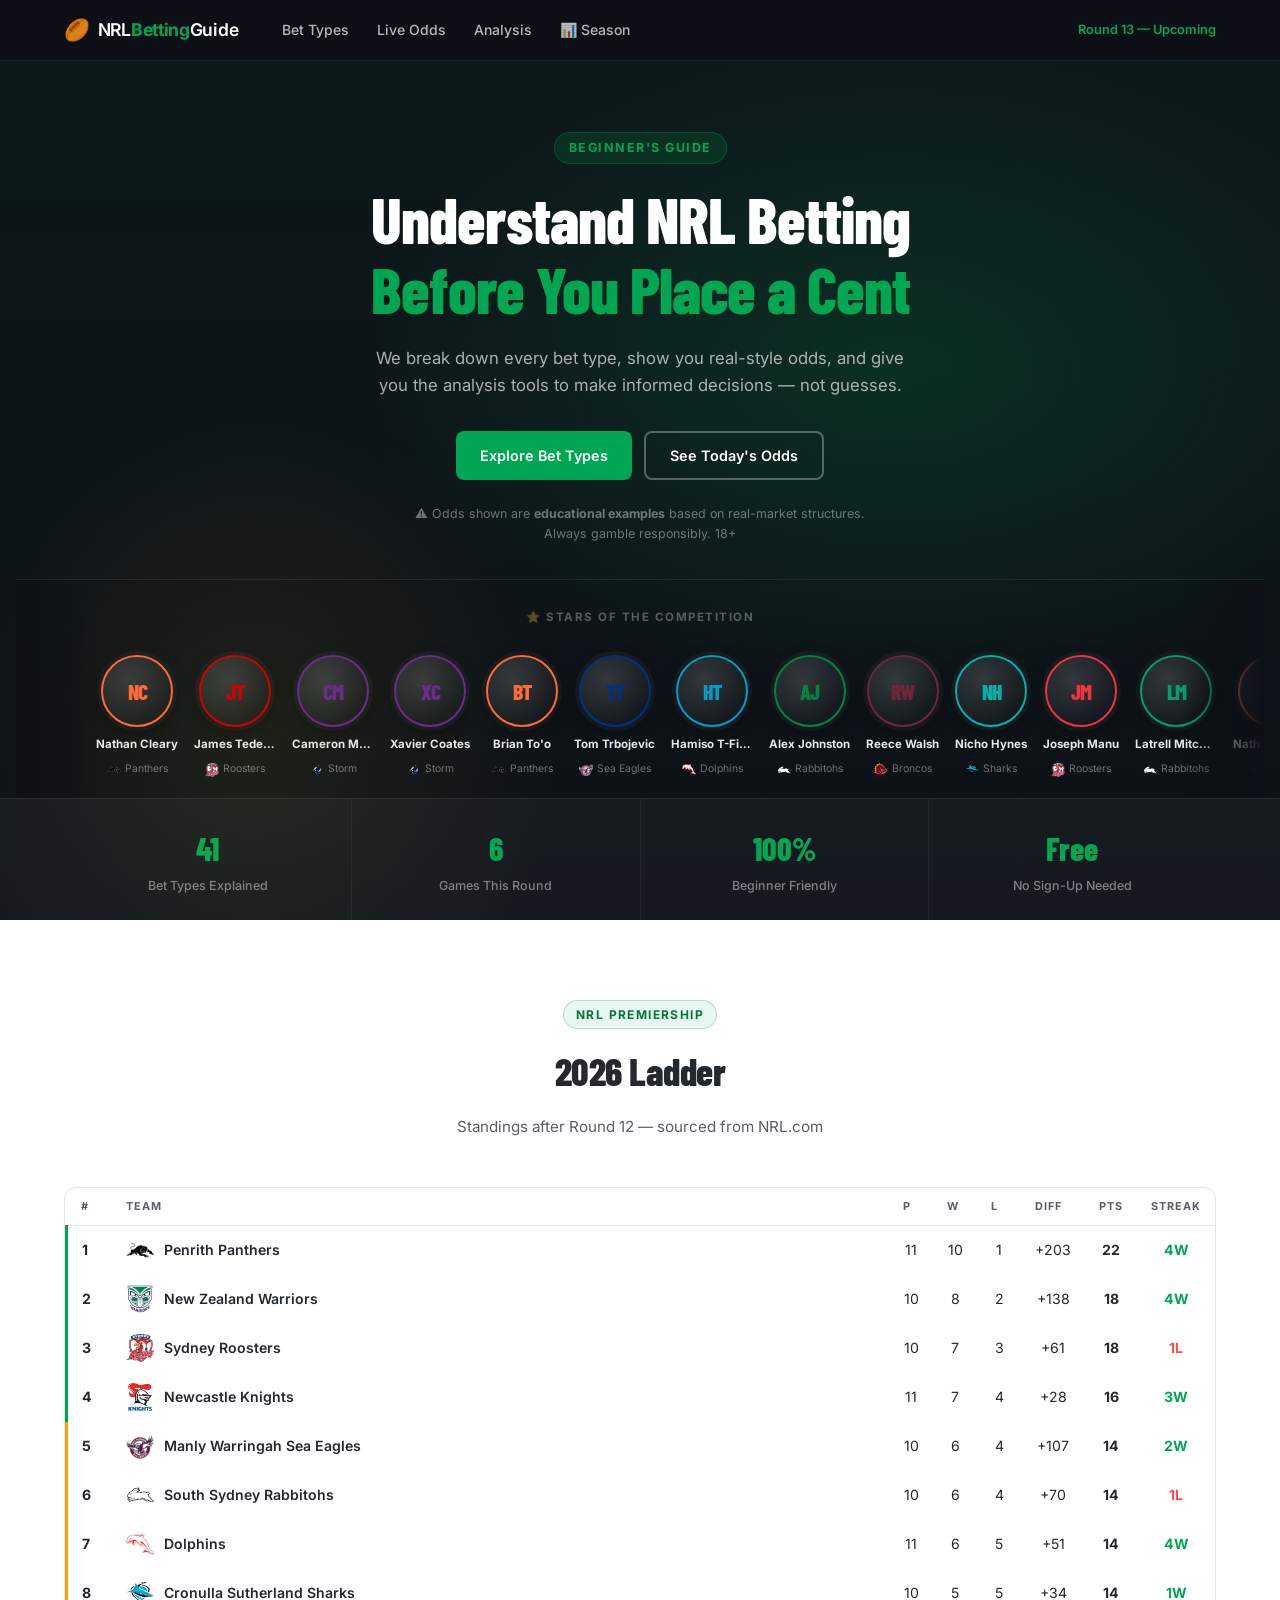
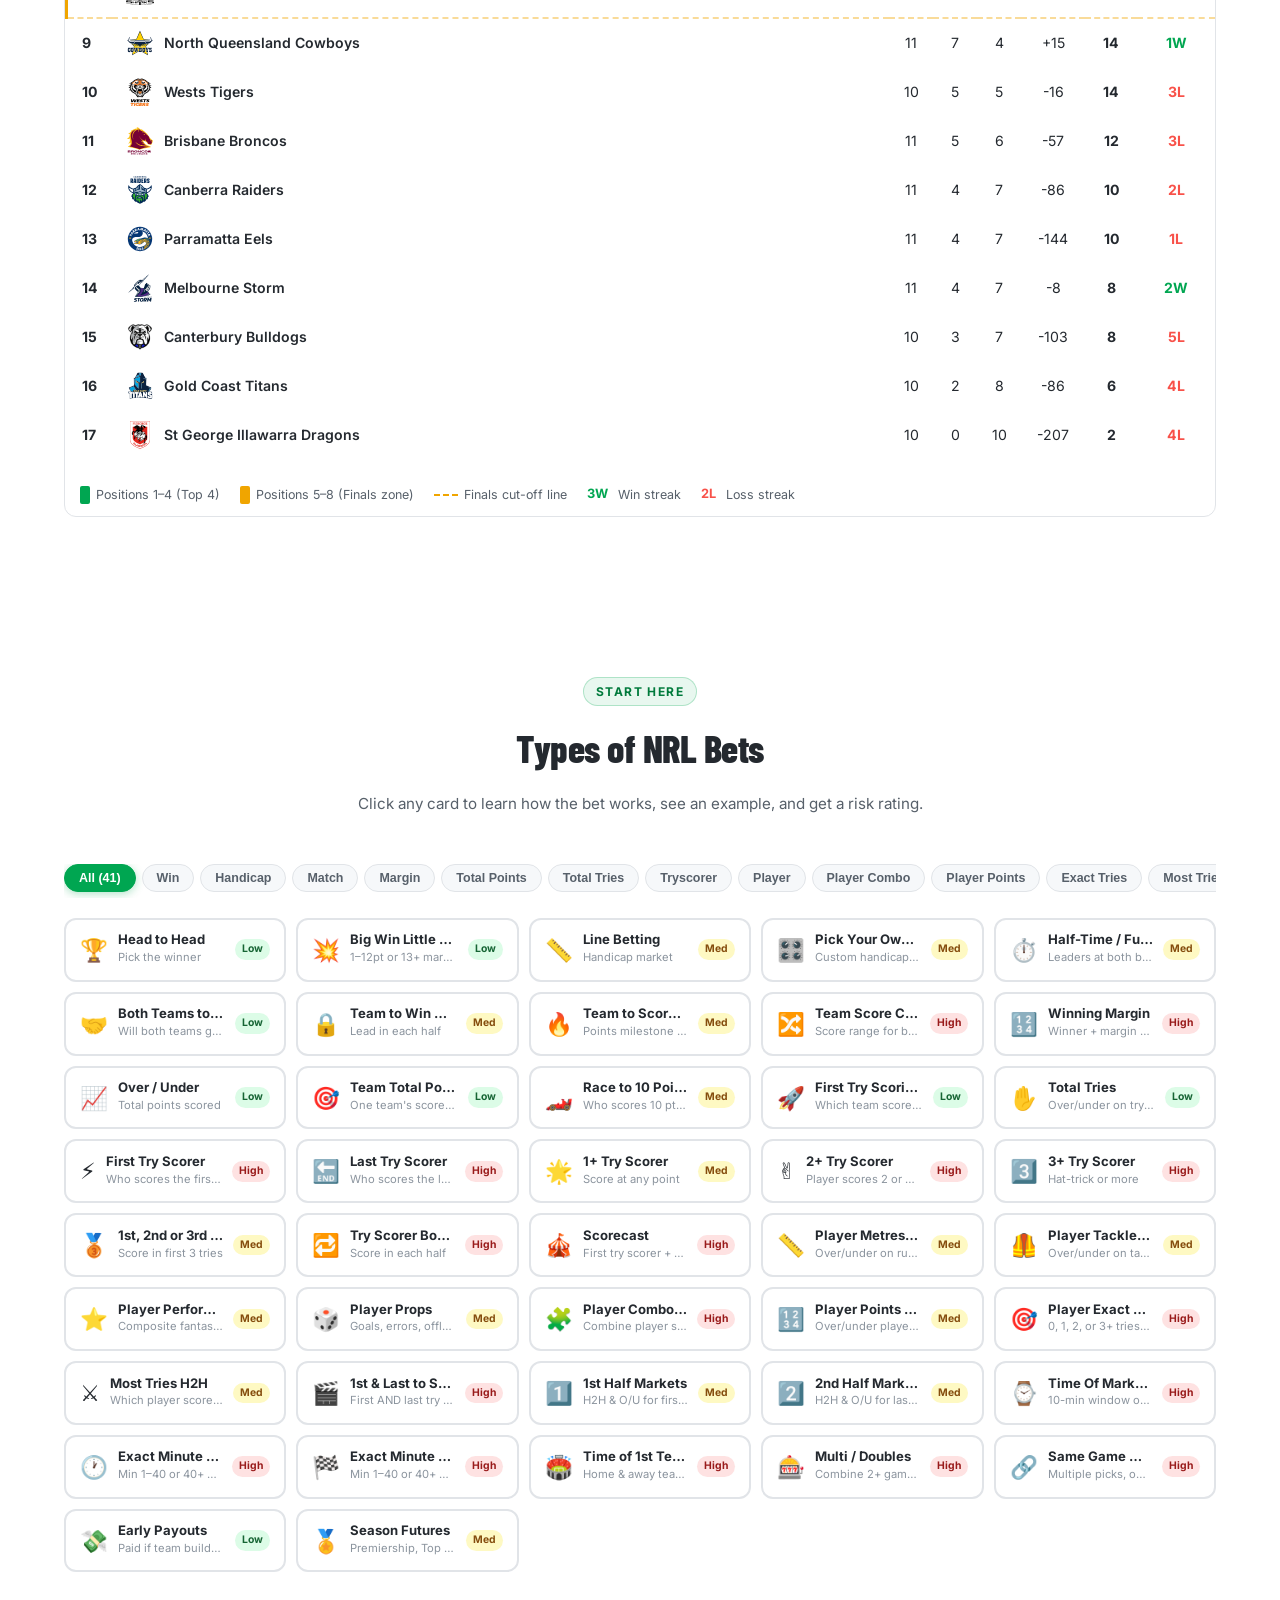
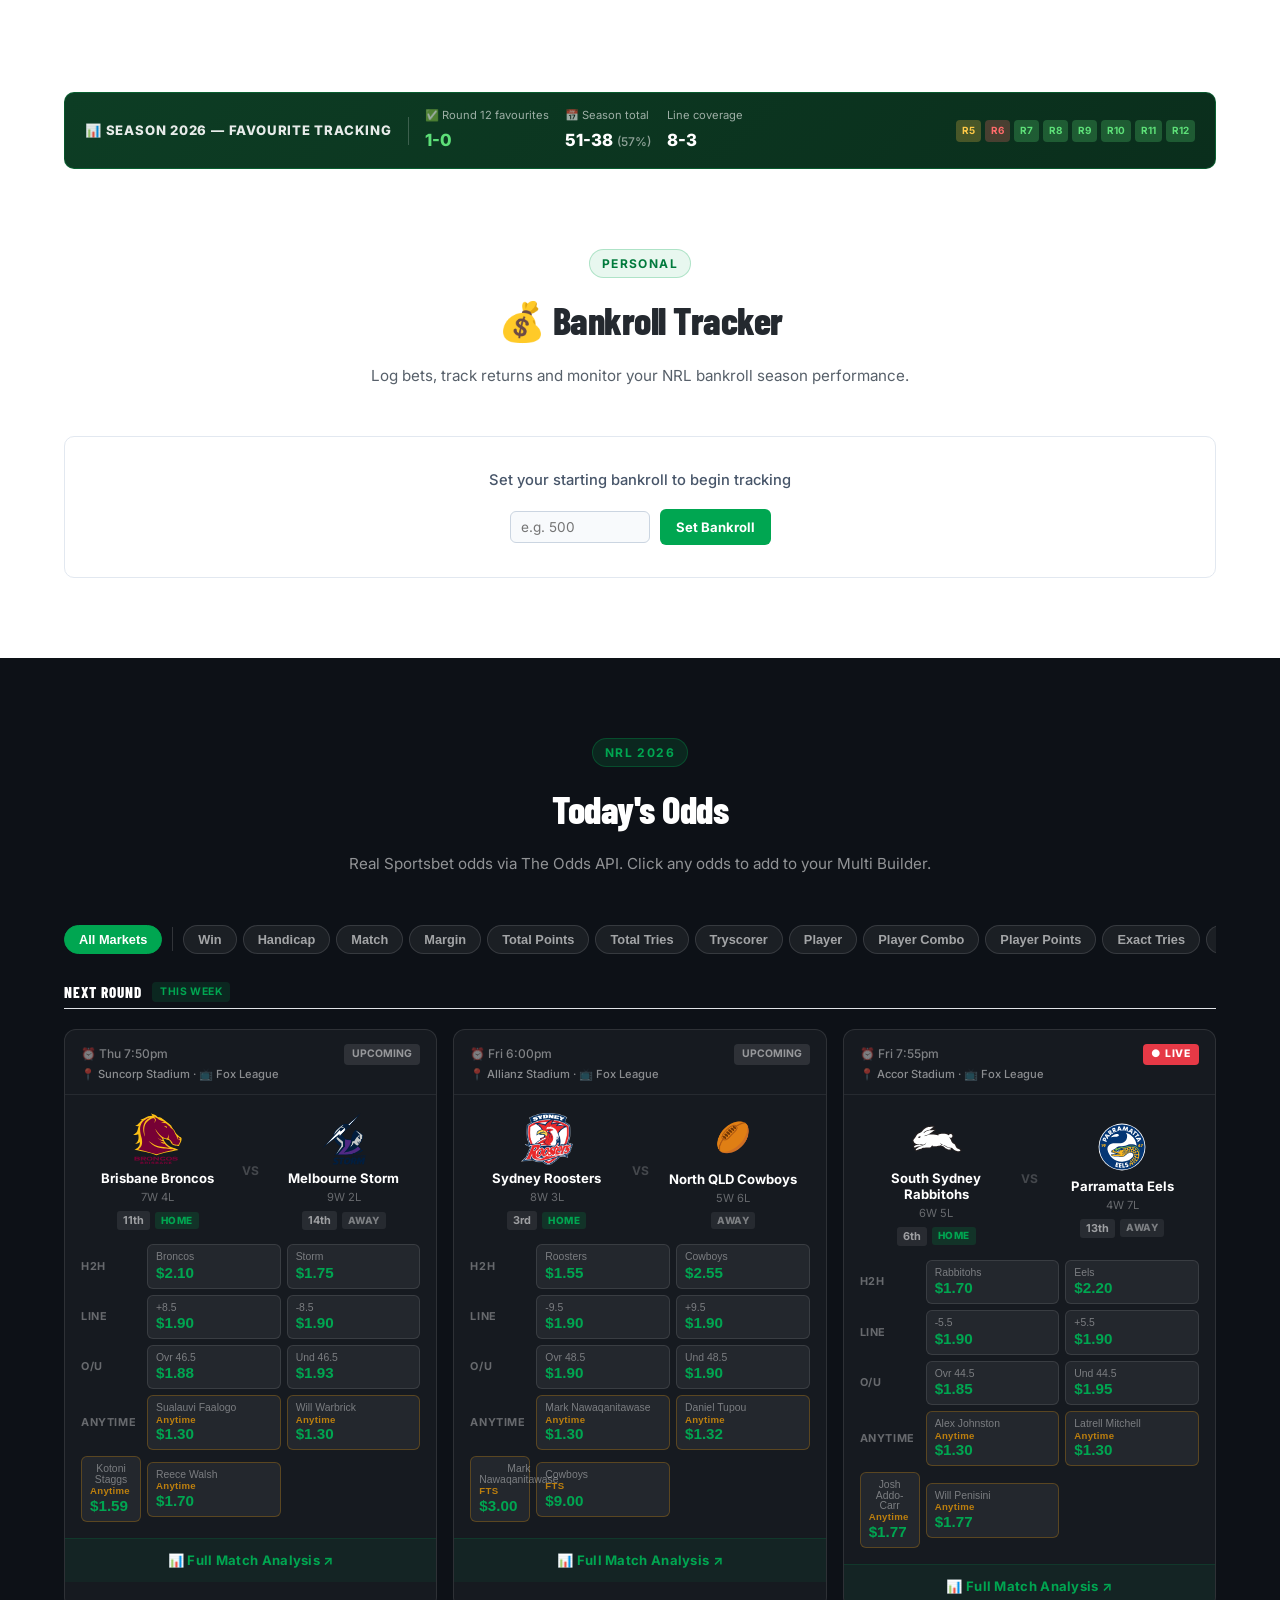
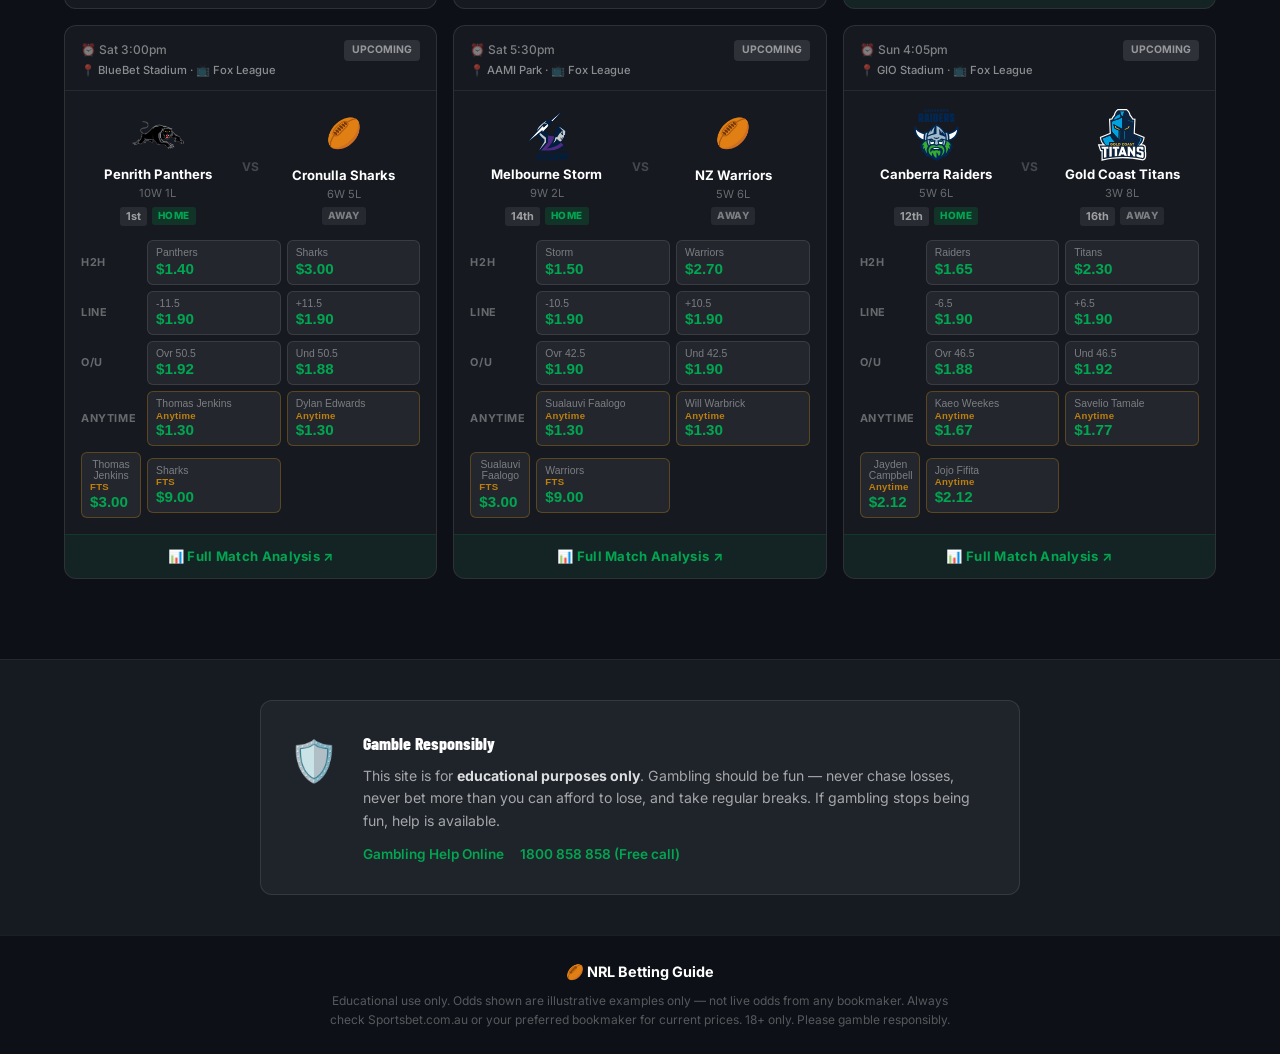
==== index.html @ 74391b48 "Update" ====
<!DOCTYPE html>
<html lang="en">
<head>
  <meta charset="UTF-8" />
  <meta name="viewport" content="width=device-width, initial-scale=1.0" />
  <title>NRL Betting Guide — Learn Smart, Bet Informed</title>
  <link rel="stylesheet" href="src/styles.css?v=25" />
  <link rel="preconnect" href="https://fonts.googleapis.com" />
  <link href="https://fonts.googleapis.com/css2?family=Inter:wght@400;500;600;700;800&family=Barlow+Condensed:wght@600;700;800&display=swap" rel="stylesheet" />
</head>
<body>

  <!-- NAV -->
  <header class="nav">
    <div class="nav__inner container">
      <div class="nav__logo">
        <span class="logo-icon">🏉</span>
        <span class="logo-text">NRL<strong>Betting</strong>Guide</span>
      </div>
      <nav class="nav__links">
        <a href="#bet-types">Bet Types</a>
        <a href="#live-odds">Live Odds</a>
        <a href="#analysis">Analysis</a>
        <a href="season.html">📊 Season</a>
      </nav>
      <div class="nav__badge" id="roundBadge">
        <span class="pulse" id="roundBadgeDot"></span> <span id="roundBadgeLabel">Round 11 — Upcoming</span>
      </div>
    </div>
  </header>

  <!-- HERO -->
  <section class="hero">
    <div class="hero__bg"></div>
    <div class="container hero__content">
      <div class="hero__label">Beginner's Guide</div>
      <h1 class="hero__title">Understand NRL Betting<br /><em>Before You Place a Cent</em></h1>
      <p class="hero__sub">We break down every bet type, show you real-style odds, and give you the analysis tools to make informed decisions — not guesses.</p>
      <div class="hero__ctas">
        <a href="#bet-types" class="btn btn--primary">Explore Bet Types</a>
        <a href="#live-odds" class="btn btn--ghost">See Today's Odds</a>
      </div>
      <div class="hero__disclaimer">
        ⚠️ Odds shown are <strong>educational examples</strong> based on real-market structures. Always gamble responsibly. 18+
      </div>
      <!-- PLAYER SHOWCASE STRIP -->
    <div class="hero__players">
      <p class="hero__players-label">⭐ Stars of the Competition</p>
      <div class="players-strip">

        <div class="player-card" style="--tc:#FF6B35" data-wiki="Nathan_Cleary" data-team="Penrith Panthers">
          <div class="player-avatar">
            <img src="" alt="Nathan Cleary" style="display:none">
            <span class="avatar-init">NC</span>
          </div>
          <span class="player-name">Nathan Cleary</span>
          <span class="player-team">🐾 Panthers</span>
        </div>

        <div class="player-card" style="--tc:#D30000" data-wiki="James_Tedesco" data-team="Sydney Roosters">
          <div class="player-avatar">
            <img src="" alt="James Tedesco" style="display:none">
            <span class="avatar-init">JT</span>
          </div>
          <span class="player-name">James Tedesco</span>
          <span class="player-team">🐓 Roosters</span>
        </div>

        <div class="player-card" style="--tc:#6B2D8B" data-wiki="Cameron_Munster" data-team="Melbourne Storm">
          <div class="player-avatar">
            <img src="" alt="Cameron Munster" style="display:none">
            <span class="avatar-init">CM</span>
          </div>
          <span class="player-name">Cameron Munster</span>
          <span class="player-team">⛈️ Storm</span>
        </div>

        <div class="player-card" style="--tc:#6B2D8B" data-wiki="Xavier_Coates" data-team="Melbourne Storm">
          <div class="player-avatar">
            <img src="" alt="Xavier Coates" style="display:none">
            <span class="avatar-init">XC</span>
          </div>
          <span class="player-name">Xavier Coates</span>
          <span class="player-team">⛈️ Storm</span>
        </div>

        <div class="player-card" style="--tc:#FF6B35" data-wiki="Brian_To'o" data-team="Penrith Panthers">
          <div class="player-avatar">
            <img src="" alt="Brian To'o" style="display:none">
            <span class="avatar-init">BT</span>
          </div>
          <span class="player-name">Brian To'o</span>
          <span class="player-team">🐾 Panthers</span>
        </div>

        <div class="player-card" style="--tc:#003087" data-wiki="Tom_Trbojevic" data-team="Manly Warringah Sea Eagles">
          <div class="player-avatar">
            <img src="" alt="Tom Trbojevic" style="display:none">
            <span class="avatar-init">TT</span>
          </div>
          <span class="player-name">Tom Trbojevic</span>
          <span class="player-team">🦅 Sea Eagles</span>
        </div>

        <div class="player-card" style="--tc:#009DC4" data-wiki="Hamiso_Tabuai-Fidow" data-team="Dolphins">
          <div class="player-avatar">
            <img src="" alt="Hamiso Tabuai-Fidow" style="display:none">
            <span class="avatar-init">HT</span>
          </div>
          <span class="player-name">Hamiso T-Fidow</span>
          <span class="player-team">🐬 Dolphins</span>
        </div>

        <div class="player-card" style="--tc:#00853F" data-wiki="Alex_Johnston_(rugby_league)" data-team="South Sydney Rabbitohs">
          <div class="player-avatar">
            <img src="" alt="Alex Johnston" style="display:none">
            <span class="avatar-init">AJ</span>
          </div>
          <span class="player-name">Alex Johnston</span>
          <span class="player-team">🐰 Rabbitohs</span>
        </div>

        <div class="player-card" style="--tc:#6F263D" data-wiki="Reece_Walsh" data-team="Brisbane Broncos">
          <div class="player-avatar">
            <img src="" alt="Reece Walsh" style="display:none">
            <span class="avatar-init">RW</span>
          </div>
          <span class="player-name">Reece Walsh</span>
          <span class="player-team">🐻 Broncos</span>
        </div>

        <div class="player-card" style="--tc:#00B2A9" data-wiki="Nicho_Hynes" data-team="Cronulla Sutherland Sharks">
          <div class="player-avatar">
            <img src="" alt="Nicho Hynes" style="display:none">
            <span class="avatar-init">NH</span>
          </div>
          <span class="player-name">Nicho Hynes</span>
          <span class="player-team">🦈 Sharks</span>
        </div>

        <div class="player-card" style="--tc:#EF3340" data-wiki="Joseph_Manu" data-team="Sydney Roosters">
          <div class="player-avatar">
            <img src="" alt="Joseph Manu" style="display:none">
            <span class="avatar-init">JM</span>
          </div>
          <span class="player-name">Joseph Manu</span>
          <span class="player-team">🐓 Roosters</span>
        </div>

        <div class="player-card" style="--tc:#009F6B" data-wiki="Latrell_Mitchell" data-team="South Sydney Rabbitohs">
          <div class="player-avatar">
            <img src="" alt="Latrell Mitchell" style="display:none">
            <span class="avatar-init">LM</span>
          </div>
          <span class="player-name">Latrell Mitchell</span>
          <span class="player-team">🐰 Rabbitohs</span>
        </div>

      </div>
    </div>
    </div>

    <div class="hero__stats">
      <div class="container">
        <div class="stats-row">
          <div class="stat">
            <span class="stat__num">41</span>
            <span class="stat__label">Bet Types Explained</span>
          </div>
          <div class="stat">
            <span class="stat__num">6</span>
            <span class="stat__label">Games This Round</span>
          </div>
          <div class="stat">
            <span class="stat__num">100%</span>
            <span class="stat__label">Beginner Friendly</span>
          </div>
          <div class="stat">
            <span class="stat__num">Free</span>
            <span class="stat__label">No Sign-Up Needed</span>
          </div>
        </div>
      </div>
    </div>
  </section>

  <!-- LADDER -->
  <section class="section" id="ladder">
    <div class="container">
      <div class="section-header">
        <div class="section-label">NRL Premiership</div>
        <h2 class="section-title">2026 Ladder</h2>
        <p class="section-sub" id="ladderSub">Loading ladder…</p>
      </div>
      <div class="ladder-wrap">
        <table class="ladder-table" id="ladderTable">
          <thead>
            <tr>
              <th class="col-pos">#</th>
              <th class="col-team">Team</th>
              <th class="col-num">P</th>
              <th class="col-num">W</th>
              <th class="col-num">L</th>
              <th class="col-num">Diff</th>
              <th class="col-pts">Pts</th>
              <th class="col-streak">Streak</th>
            </tr>
          </thead>
          <tbody id="ladderBody">
            <tr><td colspan="8" class="ladder-loading">Loading…</td></tr>
          </tbody>
        </table>
        <div class="ladder-legend">
          <span class="legend-item">
            <span class="legend-swatch legend-swatch--top4"></span>Positions 1–4 (Top 4)
          </span>
          <span class="legend-item">
            <span class="legend-swatch legend-swatch--top8"></span>Positions 5–8 (Finals zone)
          </span>
          <span class="legend-item">
            <span class="legend-dash"></span>Finals cut-off line
          </span>
          <span class="legend-item">
            <span class="legend-streak legend-streak--w">3W</span>&nbsp;Win streak
          </span>
          <span class="legend-item">
            <span class="legend-streak legend-streak--l">2L</span>&nbsp;Loss streak
          </span>
        </div>
      </div>
    </div>
  </section>

  <!-- BET TYPES -->
  <section class="section" id="bet-types">
    <div class="container">
      <div class="section-header">
        <div class="section-label">Start Here</div>
        <h2 class="section-title">Types of NRL Bets</h2>
        <p class="section-sub">Click any card to learn how the bet works, see an example, and get a risk rating.</p>
      </div>

      <div class="category-filters">
        <button class="cat-btn active" data-cat="all">All (41)</button>
        <button class="cat-btn" data-cat="win">Win</button>
        <button class="cat-btn" data-cat="handicap">Handicap</button>
        <button class="cat-btn" data-cat="match">Match</button>
        <button class="cat-btn" data-cat="margin">Margin</button>
        <button class="cat-btn" data-cat="totalpoints">Total Points</button>
        <button class="cat-btn" data-cat="totaltries">Total Tries</button>
        <button class="cat-btn" data-cat="tryscorer">Tryscorer</button>
        <button class="cat-btn" data-cat="player">Player</button>
        <button class="cat-btn" data-cat="playercombo">Player Combo</button>
        <button class="cat-btn" data-cat="playerpoints">Player Points</button>
        <button class="cat-btn" data-cat="exacttries">Exact Tries</button>
        <button class="cat-btn" data-cat="mosttries">Most Tries H2H</button>
        <button class="cat-btn" data-cat="firstandlast">1st &amp; Last</button>
        <button class="cat-btn" data-cat="firsthalf">1st Half</button>
        <button class="cat-btn" data-cat="secondhalf">2nd Half</button>
        <button class="cat-btn" data-cat="timeof">Time Of</button>
        <button class="cat-btn" data-cat="doubles">Doubles</button>
        <button class="cat-btn" data-cat="earlypayout">Early Payouts</button>
        <button class="cat-btn" data-cat="futures">Futures</button>
      </div>

      <div class="bet-type-cards" id="betTypeCards">
        <!-- Win Markets -->
        <div class="bt-card" data-tab="h2h" data-cat="win"><span class="bt-icon">🏆</span><div class="bt-info"><strong>Head to Head</strong><span>Pick the winner</span></div><span class="bt-risk risk--low">Low</span></div>
        <div class="bt-card" data-tab="bigwin" data-cat="win"><span class="bt-icon">💥</span><div class="bt-info"><strong>Big Win Little Win</strong><span>1–12pt or 13+ margin</span></div><span class="bt-risk risk--low">Low</span></div>
        <!-- Handicap Markets -->
        <div class="bt-card" data-tab="line" data-cat="handicap"><span class="bt-icon">📏</span><div class="bt-info"><strong>Line Betting</strong><span>Handicap market</span></div><span class="bt-risk risk--medium">Med</span></div>
        <div class="bt-card" data-tab="pickyourline" data-cat="handicap"><span class="bt-icon">🎛️</span><div class="bt-info"><strong>Pick Your Own Line</strong><span>Custom handicap price</span></div><span class="bt-risk risk--medium">Med</span></div>
        <!-- Match Markets -->
        <div class="bt-card" data-tab="halftime" data-cat="match"><span class="bt-icon">⏱️</span><div class="bt-info"><strong>Half-Time / Full-Time</strong><span>Leaders at both breaks</span></div><span class="bt-risk risk--medium">Med</span></div>
        <div class="bt-card" data-tab="bothteams" data-cat="match"><span class="bt-icon">🤝</span><div class="bt-info"><strong>Both Teams to Score</strong><span>Will both teams get a try?</span></div><span class="bt-risk risk--low">Low</span></div>
        <div class="bt-card" data-tab="winboth" data-cat="match"><span class="bt-icon">🔒</span><div class="bt-info"><strong>Team to Win Both Halves</strong><span>Lead in each half</span></div><span class="bt-risk risk--medium">Med</span></div>
        <div class="bt-card" data-tab="score20" data-cat="match"><span class="bt-icon">🔥</span><div class="bt-info"><strong>Team to Score 20+/30+</strong><span>Points milestone market</span></div><span class="bt-risk risk--medium">Med</span></div>
        <div class="bt-card" data-tab="teamscorecombo" data-cat="match"><span class="bt-icon">🔀</span><div class="bt-info"><strong>Team Score Combo</strong><span>Score range for both teams</span></div><span class="bt-risk risk--high">High</span></div>
        <!-- Margin Markets -->
        <div class="bt-card" data-tab="margin" data-cat="margin"><span class="bt-icon">🔢</span><div class="bt-info"><strong>Winning Margin</strong><span>Winner + margin band</span></div><span class="bt-risk risk--high">High</span></div>
        <!-- Total Points Markets -->
        <div class="bt-card" data-tab="ou" data-cat="totalpoints"><span class="bt-icon">📈</span><div class="bt-info"><strong>Over / Under</strong><span>Total points scored</span></div><span class="bt-risk risk--low">Low</span></div>
        <div class="bt-card" data-tab="teamtotal" data-cat="totalpoints"><span class="bt-icon">🎯</span><div class="bt-info"><strong>Team Total Points</strong><span>One team's score O/U</span></div><span class="bt-risk risk--low">Low</span></div>
        <div class="bt-card" data-tab="race" data-cat="totalpoints"><span class="bt-icon">🏎️</span><div class="bt-info"><strong>Race to 10 Points</strong><span>Who scores 10 pts first</span></div><span class="bt-risk risk--medium">Med</span></div>
        <div class="bt-card" data-tab="firstteam" data-cat="totalpoints"><span class="bt-icon">🚀</span><div class="bt-info"><strong>First Try Scoring Team</strong><span>Which team scores first</span></div><span class="bt-risk risk--low">Low</span></div>
        <!-- Total Tries Markets -->
        <div class="bt-card" data-tab="tries" data-cat="totaltries"><span class="bt-icon">✋</span><div class="bt-info"><strong>Total Tries</strong><span>Over/under on try count</span></div><span class="bt-risk risk--low">Low</span></div>
        <!-- Tryscorer Markets -->
        <div class="bt-card" data-tab="fts" data-cat="tryscorer"><span class="bt-icon">⚡</span><div class="bt-info"><strong>First Try Scorer</strong><span>Who scores the first try</span></div><span class="bt-risk risk--high">High</span></div>
        <div class="bt-card" data-tab="lts" data-cat="tryscorer"><span class="bt-icon">🔚</span><div class="bt-info"><strong>Last Try Scorer</strong><span>Who scores the last try</span></div><span class="bt-risk risk--high">High</span></div>
        <div class="bt-card" data-tab="anytime" data-cat="tryscorer"><span class="bt-icon">🌟</span><div class="bt-info"><strong>1+ Try Scorer</strong><span>Score at any point</span></div><span class="bt-risk risk--medium">Med</span></div>
        <div class="bt-card" data-tab="twoplus" data-cat="tryscorer"><span class="bt-icon">✌️</span><div class="bt-info"><strong>2+ Try Scorer</strong><span>Player scores 2 or more</span></div><span class="bt-risk risk--high">High</span></div>
        <div class="bt-card" data-tab="threeplus" data-cat="tryscorer"><span class="bt-icon">3️⃣</span><div class="bt-info"><strong>3+ Try Scorer</strong><span>Hat-trick or more</span></div><span class="bt-risk risk--high">High</span></div>
        <div class="bt-card" data-tab="firstsecondthird" data-cat="tryscorer"><span class="bt-icon">🥉</span><div class="bt-info"><strong>1st, 2nd or 3rd Try</strong><span>Score in first 3 tries</span></div><span class="bt-risk risk--medium">Med</span></div>
        <div class="bt-card" data-tab="bothhalf" data-cat="tryscorer"><span class="bt-icon">🔁</span><div class="bt-info"><strong>Try Scorer Both Halves</strong><span>Score in each half</span></div><span class="bt-risk risk--high">High</span></div>
        <div class="bt-card" data-tab="scorecast" data-cat="tryscorer"><span class="bt-icon">🎪</span><div class="bt-info"><strong>Scorecast</strong><span>First try scorer + winner</span></div><span class="bt-risk risk--high">High</span></div>
        <!-- Player Markets -->
        <div class="bt-card" data-tab="metres" data-cat="player"><span class="bt-icon">📏</span><div class="bt-info"><strong>Player Metres Run</strong><span>Over/under on run metres</span></div><span class="bt-risk risk--medium">Med</span></div>
        <div class="bt-card" data-tab="tackles" data-cat="player"><span class="bt-icon">🦺</span><div class="bt-info"><strong>Player Tackles Made</strong><span>Over/under on tackles</span></div><span class="bt-risk risk--medium">Med</span></div>
        <div class="bt-card" data-tab="performance" data-cat="player"><span class="bt-icon">⭐</span><div class="bt-info"><strong>Player Performance Pts</strong><span>Composite fantasy score</span></div><span class="bt-risk risk--medium">Med</span></div>
        <div class="bt-card" data-tab="props" data-cat="player"><span class="bt-icon">🎲</span><div class="bt-info"><strong>Player Props</strong><span>Goals, errors, offloads</span></div><span class="bt-risk risk--medium">Med</span></div>
        <!-- Player Combo Markets -->
        <div class="bt-card" data-tab="playercombo" data-cat="playercombo"><span class="bt-icon">🧩</span><div class="bt-info"><strong>Player Combo Markets</strong><span>Combine player stat legs</span></div><span class="bt-risk risk--high">High</span></div>
        <!-- Player Points Scored -->
        <div class="bt-card" data-tab="playerpoints" data-cat="playerpoints"><span class="bt-icon">🔢</span><div class="bt-info"><strong>Player Points Scored</strong><span>Over/under player's total pts</span></div><span class="bt-risk risk--medium">Med</span></div>
        <!-- Player Exact Tries Scored -->
        <div class="bt-card" data-tab="exacttries" data-cat="exacttries"><span class="bt-icon">🎯</span><div class="bt-info"><strong>Player Exact Tries</strong><span>0, 1, 2, or 3+ tries exactly</span></div><span class="bt-risk risk--high">High</span></div>
        <!-- Most Tries H2H -->
        <div class="bt-card" data-tab="mosttries" data-cat="mosttries"><span class="bt-icon">⚔️</span><div class="bt-info"><strong>Most Tries H2H</strong><span>Which player scores more</span></div><span class="bt-risk risk--medium">Med</span></div>
        <!-- 1st & Last to Score -->
        <div class="bt-card" data-tab="firstandlast" data-cat="firstandlast"><span class="bt-icon">🎬</span><div class="bt-info"><strong>1st &amp; Last to Score</strong><span>First AND last try scorer</span></div><span class="bt-risk risk--high">High</span></div>
        <!-- 1st Half Markets -->
        <div class="bt-card" data-tab="firsthalf" data-cat="firsthalf"><span class="bt-icon">1️⃣</span><div class="bt-info"><strong>1st Half Markets</strong><span>H2H &amp; O/U for first 40</span></div><span class="bt-risk risk--medium">Med</span></div>
        <!-- 2nd Half Markets -->
        <div class="bt-card" data-tab="secondhalf" data-cat="secondhalf"><span class="bt-icon">2️⃣</span><div class="bt-info"><strong>2nd Half Markets</strong><span>H2H &amp; O/U for last 40</span></div><span class="bt-risk risk--medium">Med</span></div>
        <!-- Time Of Markets -->
        <div class="bt-card" data-tab="timeofmarkets" data-cat="timeof"><span class="bt-icon">⌚</span><div class="bt-info"><strong>Time Of Markets</strong><span>10-min window of first try</span></div><span class="bt-risk risk--high">High</span></div>
        <!-- Exact Minute of 1st Try -->
        <div class="bt-card" data-tab="exactminute" data-cat="timeof"><span class="bt-icon">🕐</span><div class="bt-info"><strong>Exact Minute of 1st Try</strong><span>Min 1–40 or 40+ catchall</span></div><span class="bt-risk risk--high">High</span></div>
        <!-- Exact Minute of Last Try -->
        <div class="bt-card" data-tab="exactminutelast" data-cat="timeof"><span class="bt-icon">🏁</span><div class="bt-info"><strong>Exact Minute of Last Try</strong><span>Min 1–40 or 40+ catchall</span></div><span class="bt-risk risk--high">High</span></div>
        <!-- Time of 1st Team Try -->
        <div class="bt-card" data-tab="timeofteam" data-cat="timeof"><span class="bt-icon">🏟️</span><div class="bt-info"><strong>Time of 1st Team Try</strong><span>Home &amp; away team timing</span></div><span class="bt-risk risk--high">High</span></div>
        <!-- Doubles Markets -->
        <div class="bt-card" data-tab="multi" data-cat="doubles"><span class="bt-icon">🎰</span><div class="bt-info"><strong>Multi / Doubles</strong><span>Combine 2+ games</span></div><span class="bt-risk risk--high">High</span></div>
        <div class="bt-card" data-tab="sgm" data-cat="doubles"><span class="bt-icon">🔗</span><div class="bt-info"><strong>Same Game Multi</strong><span>Multiple picks, one game</span></div><span class="bt-risk risk--high">High</span></div>
        <!-- Early Payouts -->
        <div class="bt-card" data-tab="earlypayout" data-cat="earlypayout"><span class="bt-icon">💸</span><div class="bt-info"><strong>Early Payouts</strong><span>Paid if team builds big lead</span></div><span class="bt-risk risk--low">Low</span></div>
        <!-- Futures -->
        <div class="bt-card" data-tab="futures" data-cat="futures"><span class="bt-icon">🏅</span><div class="bt-info"><strong>Season Futures</strong><span>Premiership, Top 8, awards</span></div><span class="bt-risk risk--medium">Med</span></div>
      </div>

      <!-- Detail panel — rendered by JS on card click -->
      <div class="panel-detail hidden" id="panelDetail"></div>
    </div>
  </section>

  <!-- NEXT GAME COUNTDOWN -->
  <div id="countdownSection" style="display:none;padding:12px 0 0">
    <div class="container">
      <div id="countdownChip" style="display:inline-flex;align-items:center;gap:8px;background:var(--dark-2);border:1px solid var(--border);border-radius:8px;padding:8px 16px;font-size:0.82rem;color:var(--text-muted)"></div>
    </div>
  </div>

  <!-- RESULTS HISTORY -->
  <section class="section" id="results-section" style="padding:20px 0 0;display:none">
    <div class="container">
      <div id="resultsBar" style="background:linear-gradient(135deg,#0d3d24 0%,#0a2e1c 100%);border:1px solid rgba(0,178,81,0.3);border-radius:10px;padding:14px 20px;display:flex;align-items:center;flex-wrap:wrap;gap:16px">
      </div>
    </div>
  </section>

  <!-- BANKROLL TRACKER -->
  <section class="section" id="bankroll">
    <div class="container">
      <div class="section-header">
        <div class="section-label">PERSONAL</div>
        <h2 class="section-title">💰 Bankroll Tracker</h2>
        <p class="section-sub">Log bets, track returns and monitor your NRL bankroll season performance.</p>
      </div>

      <!-- Summary Stats -->
      <div class="bank-stats" id="bankStats">
        <div class="bank-stat">
          <span class="bank-stat-label">Starting Bank</span>
          <span class="bank-stat-value" id="bankStart">$0.00</span>
        </div>
        <div class="bank-stat">
          <span class="bank-stat-label">Current Bank</span>
          <span class="bank-stat-value" id="bankCurrent">$0.00</span>
        </div>
        <div class="bank-stat">
          <span class="bank-stat-label">P&amp;L</span>
          <span class="bank-stat-value" id="bankPnl">$0.00</span>
        </div>
        <div class="bank-stat">
          <span class="bank-stat-label">ROI</span>
          <span class="bank-stat-value" id="bankRoi">0.0%</span>
        </div>
        <div class="bank-stat">
          <span class="bank-stat-label">Record</span>
          <span class="bank-stat-value" id="bankRecord">0W-0L</span>
        </div>
        <div class="bank-stat">
          <span class="bank-stat-label">Strike Rate</span>
          <span class="bank-stat-value" id="bankStrike">–</span>
        </div>
      </div>

      <!-- Log a Bet Form -->
      <div class="bank-form" id="bankForm">
        <div class="bank-form-title">＋ Log a Bet</div>
        <div class="bank-form-row">
          <div class="bank-field">
            <label class="bank-label">Game</label>
            <input class="bank-input" id="betGame" type="text" placeholder="e.g. Broncos vs Storm">
          </div>
          <div class="bank-field">
            <label class="bank-label">Pick</label>
            <input class="bank-input" id="betPick" type="text" placeholder="e.g. Broncos -1.5">
          </div>
          <div class="bank-field bank-field--sm">
            <label class="bank-label">Odds</label>
            <input class="bank-input" id="betOdd" type="number" step="0.01" min="1.01" placeholder="1.90">
          </div>
          <div class="bank-field bank-field--sm">
            <label class="bank-label">Stake ($)</label>
            <input class="bank-input" id="betStake" type="number" step="0.50" min="0.50" placeholder="10.00">
          </div>
          <div class="bank-field bank-field--sm">
            <label class="bank-label">&nbsp;</label>
            <button class="bank-btn bank-btn--add" onclick="logBet()">Add Bet</button>
          </div>
        </div>
      </div>

      <!-- Bet History -->
      <div id="bankTableWrap" style="display:none">
        <table class="bank-table">
          <thead>
            <tr>
              <th>Date</th>
              <th>Game</th>
              <th>Pick</th>
              <th>Odds</th>
              <th>Stake</th>
              <th>Return</th>
              <th>Result</th>
              <th></th>
            </tr>
          </thead>
          <tbody id="bankTableBody"></tbody>
        </table>
      </div>

      <!-- Setup prompt (shown when bank not configured) -->
      <div id="bankSetup" style="display:none">
        <div class="bank-setup">
          <div class="bank-setup-text">Set your starting bankroll to begin tracking</div>
          <div class="bank-setup-row">
            <input class="bank-input bank-input--setup" id="bankStartInput" type="number" min="1" step="10" placeholder="e.g. 500">
            <button class="bank-btn bank-btn--add" onclick="initBank()">Set Bankroll</button>
          </div>
        </div>
      </div>

    </div>
  </section>

  <!-- LIVE ODDS -->
  <section class="section section--dark" id="live-odds">
    <div class="container">
      <div class="section-header">
        <div class="section-label">NRL 2026</div>
        <h2 class="section-title">Today's Odds</h2>
        <p class="section-sub">Real Sportsbet odds via The Odds API. Click any odds to add to your Multi Builder.</p>
        <span id="oddsUpdated" style="display:none;font-size:0.75rem;color:var(--nrl-green);margin-top:4px;display:block"></span>
      </div>

      <div class="odds-filter" id="oddsFilter">
        <button class="filter-btn active" data-filter="all">All Markets</button>
        <div class="filter-divider"></div>
        <button class="filter-btn" data-filter="win">Win</button>
        <button class="filter-btn" data-filter="handicap">Handicap</button>
        <button class="filter-btn" data-filter="match">Match</button>
        <button class="filter-btn" data-filter="margin">Margin</button>
        <button class="filter-btn" data-filter="totalPoints">Total Points</button>
        <button class="filter-btn" data-filter="totalTries">Total Tries</button>
        <button class="filter-btn" data-filter="tryscorer">Tryscorer</button>
        <button class="filter-btn" data-filter="player">Player</button>
        <button class="filter-btn" data-filter="playerCombo">Player Combo</button>
        <button class="filter-btn" data-filter="playerPoints">Player Points</button>
        <button class="filter-btn" data-filter="playerExact">Exact Tries</button>
        <button class="filter-btn" data-filter="mostTries">Most Tries H2H</button>
        <button class="filter-btn" data-filter="firstLast">1st &amp; Last</button>
        <button class="filter-btn" data-filter="firstHalf">1st Half</button>
        <button class="filter-btn" data-filter="secondHalf">2nd Half</button>
        <button class="filter-btn" data-filter="timeOf">Time Of 1st Try</button>
        <button class="filter-btn" data-filter="exactMinute">Exact Min 1st Try</button>
        <button class="filter-btn" data-filter="exactMinuteLast">Exact Min Last Try</button>
        <button class="filter-btn" data-filter="timeOfTeam">Time Of Team Try</button>
        <button class="filter-btn" data-filter="doubles">Doubles</button>
        <button class="filter-btn" data-filter="earlyPayout">Early Payout</button>
        <button class="filter-btn" data-filter="byo">BYO</button>
      </div>
      <p id="est-notice" style="display:none;font-size:0.76rem;color:var(--text-3,#8b949e);margin-top:-4px;margin-bottom:12px">
        ⚡ Estimated odds — mathematically derived from live H2H prices. For educational reference only.
      </p>

      <div class="games-grid" id="gamesGrid"></div>
    </div>
  </section>

  <!-- CALCULATOR -->

  <!-- MULTI BUILDER (floating, populated from Live Odds) -->
  <div class="multi-floating" id="multiFloating" style="display:none">
    <div class="multi-header">
      <span>🎰 Multi Builder</span>
      <span class="multi-count" id="multiCount">0 legs</span>
    </div>
    <div class="multi-legs" id="multiLegs">
      <div class="multi-empty">Click any odds button to add a leg.</div>
    </div>
    <div class="multi-result">
      <div class="multi-row"><span>Combined Odds</span><span id="multiOdds">—</span></div>
      <div class="multi-row"><span>$10 stake returns</span><span id="multiReturn">—</span></div>
      <div class="multi-row"><span>Est. win chance</span><span id="multiChance">—</span></div>
    </div>
  </div>

  <!-- RESPONSIBLE GAMBLING -->
  <section class="rg-section">
    <div class="container">
      <div class="rg-card">
        <div class="rg-icon">🛡️</div>
        <div class="rg-content">
          <h3>Gamble Responsibly</h3>
          <p>This site is for <strong>educational purposes only</strong>. Gambling should be fun — never chase losses, never bet more than you can afford to lose, and take regular breaks. If gambling stops being fun, help is available.</p>
          <div class="rg-links">
            <a href="https://www.gamblinghelponline.org.au" target="_blank" rel="noopener">Gambling Help Online</a>
            <a href="tel:1800858858">1800 858 858 (Free call)</a>
          </div>
        </div>
      </div>
    </div>
  </section>

  <!-- FOOTER -->
  <footer class="footer">
    <div class="container footer__inner">
      <div class="footer__logo">🏉 NRL Betting Guide</div>
      <p>Educational use only. Odds shown are illustrative examples only — not live odds from any bookmaker. Always check Sportsbet.com.au or your preferred bookmaker for current prices. 18+ only. Please gamble responsibly.</p>
    </div>
  </footer>

  <script src="src/data.js?v=23"></script>
  <script src="src/teamData.js?v=23"></script>
  <script src="src/oddsEngine.js?v=23"></script>
  <script src="src/betTypes.js?v=23"></script>
  <script src="src/app.js?v=24"></script>
</body>
</html>
---- src/styles.css ----
/* ── Reset & Base ── */
*, *::before, *::after { box-sizing: border-box; margin: 0; padding: 0; }

:root {
  --nrl-green: #00a651;
  --nrl-green-dark: #007a3c;
  --nrl-green-light: #e8f7ef;
  --nrl-yellow: #f5c518;
  --nrl-red: #e63946;
  --nrl-orange: #ff6b35;
  --dark: #0d1117;
  --dark-2: #161b22;
  --dark-3: #21262d;
  --surface: #ffffff;
  --surface-2: #f6f8fa;
  --border: #e1e4e8;
  --text: #24292f;
  --text-2: #57606a;
  --text-3: #8b949e;
  --radius: 12px;
  --radius-sm: 8px;
  --shadow: 0 4px 24px rgba(0,0,0,0.08);
  --shadow-lg: 0 8px 48px rgba(0,0,0,0.14);
  --transition: 0.2s ease;
  --font: 'Inter', system-ui, sans-serif;
  --font-heading: 'Barlow Condensed', system-ui, sans-serif;
}

html { scroll-behavior: smooth; overflow-x: hidden; }

body {
  font-family: var(--font);
  color: var(--text);
  background: var(--surface);
  line-height: 1.6;
  font-size: 15px;
  overflow-x: hidden;
}

.container {
  max-width: 1200px;
  margin: 0 auto;
  padding: 0 24px;
}

a { color: var(--nrl-green); text-decoration: none; }
a:hover { text-decoration: underline; }

/* ── Nav ── */
.nav {
  position: fixed;
  top: 0;
  left: 0;
  right: 0;
  z-index: 100;
  background: rgba(13, 17, 23, 0.97);
  backdrop-filter: blur(12px);
  border-bottom: 1px solid rgba(255,255,255,0.08);
}

.nav__inner {
  display: flex;
  align-items: center;
  gap: 32px;
  height: 60px;
}

.nav__logo {
  display: flex;
  align-items: center;
  gap: 8px;
  color: #fff;
  font-size: 1.1rem;
  font-weight: 600;
  letter-spacing: -0.3px;
  white-space: nowrap;
}

.logo-icon { font-size: 1.3rem; }

.logo-text strong { color: var(--nrl-green); }

.nav__links {
  display: flex;
  gap: 4px;
  flex: 1;
}

.nav__links a {
  color: rgba(255,255,255,0.7);
  font-size: 0.875rem;
  font-weight: 500;
  padding: 6px 12px;
  border-radius: 6px;
  transition: all var(--transition);
}

.nav__links a:hover {
  color: #fff;
  background: rgba(255,255,255,0.08);
  text-decoration: none;
}

.nav__badge {
  display: flex;
  align-items: center;
  gap: 8px;
  color: var(--nrl-green);
  font-size: 0.8rem;
  font-weight: 600;
  white-space: nowrap;
}

.pulse {
  width: 8px;
  height: 8px;
  border-radius: 50%;
  background: var(--nrl-green);
  display: none; /* hidden until JS sets live state */
  animation: pulse 2s infinite;
}
.badge--live .pulse { display: inline-block; }
.badge--live #roundBadgeLabel { color: var(--nrl-green); }
.nav__badge:not(.badge--live) #roundBadgeLabel { color: var(--text-muted); }

@keyframes pulse {
  0%, 100% { opacity: 1; transform: scale(1); }
  50% { opacity: 0.5; transform: scale(1.4); }
}

/* ── Buttons ── */
.btn {
  display: inline-flex;
  align-items: center;
  gap: 8px;
  padding: 11px 24px;
  border-radius: var(--radius-sm);
  font-weight: 600;
  font-size: 0.9rem;
  cursor: pointer;
  border: none;
  transition: all var(--transition);
  text-decoration: none !important;
}

.btn--primary {
  background: var(--nrl-green);
  color: #fff;
}

.btn--primary:hover {
  background: var(--nrl-green-dark);
  transform: translateY(-1px);
  box-shadow: 0 4px 16px rgba(0,166,81,0.35);
}

.btn--ghost {
  background: transparent;
  color: #fff;
  border: 2px solid rgba(255,255,255,0.3);
}

.btn--ghost:hover {
  border-color: rgba(255,255,255,0.7);
  background: rgba(255,255,255,0.05);
}

.full-width { width: 100%; justify-content: center; }

/* ── Hero ── */
.hero {
  position: relative;
  background: var(--dark);
  overflow: hidden;
  display: flex;
  flex-direction: column;
  padding-top: 60px;
}

.hero__bg {
  position: absolute;
  inset: 0;
  background:
    radial-gradient(ellipse 60% 50% at 70% 40%, rgba(0,166,81,0.18) 0%, transparent 70%),
    radial-gradient(ellipse 40% 60% at 20% 80%, rgba(245,197,24,0.08) 0%, transparent 60%),
    linear-gradient(180deg, rgba(0,166,81,0.05) 0%, transparent 100%);
}

.hero__content {
  position: relative;
  text-align: center;
  display: flex;
  flex-direction: column;
  align-items: center;
  padding: 72px 0 0;
}

.hero__label {
  display: inline-block;
  background: rgba(0,166,81,0.15);
  color: var(--nrl-green);
  border: 1px solid rgba(0,166,81,0.3);
  font-size: 0.78rem;
  font-weight: 700;
  letter-spacing: 1.5px;
  text-transform: uppercase;
  padding: 5px 14px;
  border-radius: 100px;
  margin-bottom: 20px;
}

.hero__title {
  font-family: var(--font-heading);
  font-size: clamp(2.4rem, 5vw, 4rem);
  font-weight: 800;
  color: #fff;
  line-height: 1.1;
  letter-spacing: -1px;
  margin-bottom: 20px;
}

.hero__title em {
  font-style: normal;
  color: var(--nrl-green);
}

.hero__sub {
  font-size: 1.05rem;
  color: rgba(255,255,255,0.65);
  max-width: 560px;
  margin: 0 auto 32px;
}

.hero__ctas {
  display: flex;
  gap: 12px;
  justify-content: center;
  margin-bottom: 24px;
}

.hero__disclaimer {
  font-size: 0.78rem;
  color: rgba(255,255,255,0.4);
  max-width: 480px;
  margin: 0 auto;
}

/* ── Player Showcase Strip ── */
.hero__players {
  position: relative;
  padding: 28px 0 8px;
  border-top: 1px solid rgba(255,255,255,0.08);
  overflow: hidden;
  margin-top: 36px;
  /* break out of .container's 24px padding */
  margin-left: -24px;
  margin-right: -24px;
  width: calc(100% + 48px);
  /* Force compositing layer so child transforms are properly contained on iOS Safari */
  transform: translateZ(0);
}

.hero__players::before,
.hero__players::after {
  content: '';
  position: absolute;
  top: 0;
  bottom: 0;
  width: 80px;
  z-index: 2;
  pointer-events: none;
}

.hero__players::before {
  left: 0;
  background: linear-gradient(to right, var(--dark), transparent);
}

.hero__players::after {
  right: 0;
  background: linear-gradient(to left, var(--dark), transparent);
}

.hero__players-label {
  text-align: center;
  font-size: 0.72rem;
  font-weight: 700;
  letter-spacing: 1.5px;
  text-transform: uppercase;
  color: rgba(255,255,255,0.3);
  margin-bottom: 20px;
}

.players-strip {
  display: flex;
  gap: 16px;
  /* No overflow-x:auto here — conflicts with translateX animation on iOS Safari */
  padding: 8px 80px 12px;
  scrollbar-width: none;
  /* auto-scroll via animation */
  animation: scroll-players 40s linear infinite;
  will-change: transform;
  backface-visibility: hidden;
}

.players-strip:hover {
  animation-play-state: paused;
}

.players-strip::-webkit-scrollbar { display: none; }

@keyframes scroll-players {
  0%   { transform: translateX(0); }
  100% { transform: translateX(-50%); }
}

.player-card {
  flex: 0 0 auto;
  display: flex;
  flex-direction: column;
  align-items: center;
  gap: 8px;
  scroll-snap-align: start;
  cursor: default;
  transition: transform 0.2s ease;
}

.player-card:hover {
  transform: translateY(-4px);
}

.player-avatar {
  width: 72px;
  height: 72px;
  border-radius: 50%;
  overflow: hidden;
  border: 2.5px solid var(--tc, #00a651);
  box-shadow: 0 0 0 4px rgba(255,255,255,0.04), 0 4px 16px rgba(0,0,0,0.35);
  background: linear-gradient(135deg, rgba(255,255,255,0.08), rgba(255,255,255,0.02));
  display: flex;
  align-items: center;
  justify-content: center;
  position: relative;
}

.player-avatar img {
  width: 100%;
  height: 100%;
  object-fit: cover;
  object-position: top center;
  display: block;
}

.avatar-init {
  font-family: var(--font-heading);
  font-size: 1.35rem;
  font-weight: 800;
  color: var(--tc, #00a651);
  letter-spacing: -1px;
  display: flex;
  align-items: center;
  justify-content: center;
  width: 100%;
  height: 100%;
  background: radial-gradient(circle at 40% 35%, rgba(255,255,255,0.1), transparent 70%);
}

.player-name {
  font-size: 0.72rem;
  font-weight: 700;
  color: rgba(255,255,255,0.9);
  text-align: center;
  white-space: nowrap;
  max-width: 82px;
  overflow: hidden;
  text-overflow: ellipsis;
}

.player-team {
  font-size: 0.65rem;
  color: rgba(255,255,255,0.4);
  text-align: center;
  white-space: nowrap;
  display: flex;
  align-items: center;
  gap: 4px;
}

.team-logo-xs {
  width: 14px;
  height: 14px;
  object-fit: contain;
  vertical-align: middle;
}

/* Game card team logos */
.team-logo-wrap {
  display: flex;
  align-items: center;
  justify-content: center;
  height: 56px;
  margin-bottom: 4px;
}

.team-logo {
  width: 52px;
  height: 52px;
  object-fit: contain;
}

.team-emoji {
  font-size: 2.5rem;
  line-height: 1;
}

.hero__stats {
  background: rgba(255,255,255,0.04);
  border-top: 1px solid rgba(255,255,255,0.08);
}

.stats-row {
  display: flex;
  gap: 0;
  justify-content: center;
}

.stat {
  flex: 1;
  display: flex;
  flex-direction: column;
  align-items: center;
  padding: 24px 16px;
  border-right: 1px solid rgba(255,255,255,0.06);
}

.stat:last-child { border-right: none; }

.stat__num {
  font-family: var(--font-heading);
  font-size: 2rem;
  font-weight: 800;
  color: var(--nrl-green);
}

.stat__label {
  font-size: 0.78rem;
  color: rgba(255,255,255,0.45);
  font-weight: 500;
  margin-top: 2px;
}

/* ── Sections ── */
.section {
  padding: 80px 0;
}

.section--dark {
  background: var(--dark);
  color: #fff;
}

.section--dark .section-sub { color: rgba(255,255,255,0.55); }
.section--dark .section-label { background: rgba(0,166,81,0.15); color: var(--nrl-green); border-color: rgba(0,166,81,0.3); }

.section-header {
  text-align: center;
  margin-bottom: 48px;
}

.section-label {
  display: inline-block;
  background: var(--nrl-green-light);
  color: var(--nrl-green-dark);
  border: 1px solid rgba(0,166,81,0.25);
  font-size: 0.75rem;
  font-weight: 700;
  letter-spacing: 1.4px;
  text-transform: uppercase;
  padding: 4px 12px;
  border-radius: 100px;
  margin-bottom: 12px;
}

.section-title {
  font-family: var(--font-heading);
  font-size: clamp(1.8rem, 3vw, 2.6rem);
  font-weight: 800;
  letter-spacing: -0.5px;
  margin-bottom: 12px;
}

.section--dark .section-title { color: #fff; }

.section-sub {
  color: var(--text-2);
  font-size: 0.95rem;
  max-width: 600px;
  margin: 0 auto;
}

/* ── Category Filters ── */
.category-filters {
  display: flex;
  gap: 6px;
  overflow-x: auto;
  flex-wrap: nowrap;
  margin-bottom: 20px;
  padding-bottom: 6px;
  scrollbar-width: thin;
  scrollbar-color: rgba(0,0,0,0.15) transparent;
  -webkit-overflow-scrolling: touch;
}
.category-filters::-webkit-scrollbar { height: 4px; }
.category-filters::-webkit-scrollbar-track { background: transparent; }
.category-filters::-webkit-scrollbar-thumb { background: rgba(0,0,0,0.15); border-radius: 2px; }

.cat-btn {
  background: var(--surface-2);
  border: 1px solid var(--border);
  padding: 6px 14px;
  border-radius: 100px;
  font-size: 0.78rem;
  font-weight: 600;
  color: var(--text-2);
  cursor: pointer;
  transition: all var(--transition);
  white-space: nowrap;
  flex-shrink: 0;
}

.cat-btn:hover { border-color: var(--nrl-green); color: var(--nrl-green-dark); }

.cat-btn.active {
  background: var(--nrl-green);
  border-color: var(--nrl-green);
  color: #fff;
  box-shadow: 0 2px 8px rgba(0,166,81,0.3);
}

/* ── Bet Type Card Grid ── */
.bet-type-cards {
  display: grid;
  grid-template-columns: repeat(auto-fill, minmax(200px, 1fr));
  gap: 10px;
  margin-bottom: 20px;
}

.bt-card {
  display: flex;
  align-items: center;
  gap: 10px;
  padding: 12px 14px;
  background: var(--surface);
  border: 2px solid var(--border);
  border-radius: var(--radius);
  cursor: pointer;
  transition: all var(--transition);
  user-select: none;
}

.bt-card:hover {
  border-color: var(--nrl-green);
  background: var(--nrl-green-light);
  transform: translateY(-1px);
  box-shadow: 0 4px 12px rgba(0,166,81,0.12);
}

.bt-card.active {
  border-color: var(--nrl-green);
  background: var(--nrl-green-light);
  box-shadow: 0 0 0 3px rgba(0,166,81,0.15);
}

.bt-icon { font-size: 1.4rem; flex-shrink: 0; }

.bt-info {
  flex: 1;
  min-width: 0;
  display: flex;
  flex-direction: column;
  gap: 1px;
}

.bt-info strong {
  font-size: 0.82rem;
  color: var(--text);
  line-height: 1.2;
  white-space: nowrap;
  overflow: hidden;
  text-overflow: ellipsis;
}

.bt-info span {
  font-size: 0.7rem;
  color: var(--text-3);
  white-space: nowrap;
  overflow: hidden;
  text-overflow: ellipsis;
}

.bt-risk {
  font-size: 0.65rem;
  font-weight: 700;
  padding: 2px 7px;
  border-radius: 100px;
  white-space: nowrap;
  flex-shrink: 0;
}

/* ── Panel Detail ── */
.panel-detail {
  background: var(--surface);
  border: 1px solid var(--border);
  border-radius: var(--radius);
  overflow: hidden;
  box-shadow: var(--shadow);
  margin-top: 4px;
  animation: fadeIn 0.2s ease;
}

.panel-detail.hidden { display: none; }

@keyframes fadeIn {
  from { opacity: 0; transform: translateY(6px); }
  to { opacity: 1; transform: translateY(0); }
}

/* ── Multi Floating ── */
.multi-floating {
  position: fixed;
  bottom: 20px;
  right: 20px;
  width: 300px;
  background: var(--dark-2);
  border: 1px solid rgba(255,255,255,0.12);
  border-radius: var(--radius);
  box-shadow: 0 8px 32px rgba(0,0,0,0.4);
  z-index: 90;
  overflow: hidden;
}

.panel-content {
  display: grid;
  grid-template-columns: 1fr 400px;
  gap: 0;
}

.panel-info {
  padding: 36px;
  border-right: 1px solid var(--border);
}

.panel-top {
  display: flex;
  align-items: flex-start;
  gap: 16px;
  margin-bottom: 20px;
}

.bet-icon {
  font-size: 2rem;
  line-height: 1;
  flex-shrink: 0;
  margin-top: 2px;
}

.panel-top h3 {
  font-family: var(--font-heading);
  font-size: 1.5rem;
  font-weight: 800;
  letter-spacing: -0.3px;
  line-height: 1.2;
}

.bet-tagline {
  color: var(--text-2);
  font-size: 0.88rem;
  margin-top: 2px;
}

.risk-badge {
  margin-left: auto;
  padding: 4px 12px;
  border-radius: 100px;
  font-size: 0.75rem;
  font-weight: 700;
  white-space: nowrap;
}

.risk--low { background: #dcfce7; color: #166534; }
.risk--medium { background: #fef9c3; color: #854d0e; }
.risk--high { background: #fee2e2; color: #991b1b; }

.panel-desc {
  color: var(--text-2);
  line-height: 1.7;
  margin-bottom: 20px;
  font-size: 0.95rem;
}

.example-box {
  background: var(--surface-2);
  border: 1px solid var(--border);
  border-left: 4px solid var(--nrl-green);
  border-radius: var(--radius-sm);
  padding: 16px;
  margin-bottom: 20px;
  font-size: 0.9rem;
}

.example-label {
  font-weight: 700;
  font-size: 0.8rem;
  color: var(--nrl-green-dark);
  margin-bottom: 6px;
}

.example-box p { color: var(--text); }
.example-box strong { color: var(--dark); }

.tips-grid {
  display: flex;
  flex-direction: column;
  gap: 10px;
}

.tip-card {
  display: flex;
  gap: 12px;
  padding: 12px;
  background: var(--surface-2);
  border-radius: var(--radius-sm);
  border: 1px solid var(--border);
}

.tip-icon { font-size: 1.1rem; flex-shrink: 0; margin-top: 1px; }

.tip-card strong {
  display: block;
  font-size: 0.85rem;
  margin-bottom: 2px;
}

.tip-card p {
  color: var(--text-2);
  font-size: 0.82rem;
  line-height: 1.5;
}

.panel-odds {
  padding: 28px;
  background: var(--surface-2);
  display: flex;
  flex-direction: column;
  gap: 16px;
}

/* ── Odds Preview Card ── */
.odds-preview-card {
  background: var(--surface);
  border: 1px solid var(--border);
  border-radius: var(--radius);
  padding: 20px;
  box-shadow: var(--shadow);
}

.odds-match {
  display: flex;
  align-items: center;
  justify-content: space-between;
  font-weight: 700;
  font-size: 0.9rem;
  margin-bottom: 16px;
  gap: 8px;
}

.vs {
  color: var(--text-3);
  font-size: 0.75rem;
  font-weight: 600;
  flex-shrink: 0;
}

.odds-row {
  display: grid;
  grid-template-columns: 1fr 1fr;
  gap: 8px;
  margin-bottom: 12px;
}

.odd-btn {
  display: flex;
  flex-direction: column;
  align-items: center;
  padding: 12px;
  border: 2px solid var(--border);
  border-radius: var(--radius-sm);
  cursor: pointer;
  transition: all var(--transition);
  gap: 4px;
  text-align: center;
}

.odd-btn:hover {
  border-color: var(--nrl-green);
  background: var(--nrl-green-light);
}

.odd-btn.active-pick {
  border-color: var(--nrl-green);
  background: var(--nrl-green-light);
}

.odd-team { font-size: 0.78rem; color: var(--text-2); font-weight: 600; }
.odd-val { font-size: 1.3rem; font-weight: 800; color: var(--nrl-green-dark); }

.odds-note {
  font-size: 0.78rem;
  color: var(--text-3);
  line-height: 1.5;
}

/* ── Implied Prob ── */
.implied-prob {
  background: var(--surface);
  border: 1px solid var(--border);
  border-radius: var(--radius-sm);
  padding: 16px;
}

.prob-label {
  font-size: 0.78rem;
  font-weight: 700;
  color: var(--text-2);
  text-transform: uppercase;
  letter-spacing: 0.8px;
  margin-bottom: 10px;
}

.prob-bar-wrap {
  display: flex;
  flex-direction: column;
  gap: 6px;
  margin-bottom: 8px;
}

.prob-bar {
  background: var(--nrl-green);
  color: #fff;
  font-size: 0.72rem;
  font-weight: 700;
  padding: 5px 10px;
  border-radius: 4px;
  min-width: 80px;
  white-space: nowrap;
}

.prob-bar--alt {
  background: var(--dark-3);
}

.prob-note {
  font-size: 0.75rem;
  color: var(--text-3);
}

.stat-grid {
  display: flex;
  gap: 12px;
}

.mini-stat {
  flex: 1;
  text-align: center;
  background: var(--surface-2);
  border-radius: var(--radius-sm);
  padding: 10px;
}

.mini-stat span {
  display: block;
  font-size: 1.3rem;
  font-weight: 800;
  color: var(--nrl-green-dark);
}

.mini-stat small {
  font-size: 0.72rem;
  color: var(--text-2);
}

/* ── FTS List ── */
.fts-list {
  display: flex;
  flex-direction: column;
  gap: 6px;
  margin-bottom: 12px;
}

.fts-item {
  display: flex;
  justify-content: space-between;
  align-items: center;
  padding: 10px 12px;
  border: 1px solid var(--border);
  border-radius: var(--radius-sm);
  font-size: 0.87rem;
  background: var(--surface);
  transition: all var(--transition);
}

.fts-item:hover {
  border-color: var(--nrl-green);
  background: var(--nrl-green-light);
}

.fts-item.best-value {
  border-color: var(--nrl-green);
  background: var(--nrl-green-light);
}

.fts-name { font-weight: 600; color: var(--text); }
.fts-name small { display: block; color: var(--text-3); font-weight: 400; font-size: 0.75rem; }
.fts-odd { font-weight: 800; color: var(--nrl-green-dark); font-size: 1rem; }

/* ── Margin Table ── */
.margin-table { font-size: 0.87rem; margin-bottom: 12px; }

.margin-row {
  display: flex;
  justify-content: space-between;
  padding: 8px 10px;
  border-radius: 5px;
  font-weight: 500;
  transition: background var(--transition);
}

.margin-row:hover { background: var(--surface-2); }

.margin-row.header {
  font-size: 0.72rem;
  font-weight: 700;
  text-transform: uppercase;
  letter-spacing: 0.8px;
  color: var(--text-3);
}

.margin-row.best-value {
  background: var(--nrl-green-light);
  color: var(--nrl-green-dark);
  font-weight: 700;
}

.margin-row.separator {
  border-top: 1px solid var(--border);
  margin-top: 4px;
  padding-top: 10px;
  font-size: 0.72rem;
  font-weight: 700;
  text-transform: uppercase;
  letter-spacing: 0.8px;
  color: var(--text-3);
}

/* ── Multi Builder ── */
.multi-builder {
  background: var(--surface);
  border: 1px solid var(--border);
  border-radius: var(--radius);
  overflow: hidden;
}

.multi-header {
  display: flex;
  justify-content: space-between;
  align-items: center;
  padding: 12px 16px;
  background: var(--dark);
  color: #fff;
  font-weight: 700;
  font-size: 0.9rem;
}

.multi-count {
  background: var(--nrl-green);
  color: #fff;
  padding: 2px 8px;
  border-radius: 100px;
  font-size: 0.75rem;
}

.multi-empty {
  padding: 20px;
  text-align: center;
  color: var(--text-3);
  font-size: 0.85rem;
}

.multi-legs {
  min-height: 80px;
}

.multi-leg-item {
  display: flex;
  justify-content: space-between;
  align-items: center;
  padding: 10px 16px;
  border-bottom: 1px solid var(--border);
  font-size: 0.85rem;
}

.multi-leg-item .remove-leg {
  color: var(--nrl-red);
  cursor: pointer;
  background: none;
  border: none;
  font-size: 1rem;
  padding: 0 4px;
}

.multi-result {
  border-top: 1px solid var(--border);
  padding: 12px 16px;
  background: var(--surface-2);
}

.multi-row {
  display: flex;
  justify-content: space-between;
  font-size: 0.85rem;
  padding: 4px 0;
  color: var(--text-2);
}

.multi-row:last-child { font-weight: 700; color: var(--nrl-green-dark); }

/* ── Odds Filter ── */
.odds-filter {
  display: flex;
  gap: 6px;
  margin-bottom: 12px;
  overflow-x: auto;
  padding-bottom: 6px;
  scrollbar-width: thin;
  scrollbar-color: rgba(255,255,255,0.15) transparent;
  -webkit-overflow-scrolling: touch;
  flex-wrap: nowrap;
  align-items: center;
}
.odds-filter::-webkit-scrollbar { height: 4px; }
.odds-filter::-webkit-scrollbar-track { background: transparent; }
.odds-filter::-webkit-scrollbar-thumb { background: rgba(255,255,255,0.15); border-radius: 2px; }

.filter-divider {
  width: 1px;
  height: 24px;
  background: rgba(255,255,255,0.15);
  flex-shrink: 0;
  margin: 0 4px;
}

.filter-btn {
  background: rgba(255,255,255,0.06);
  border: 1px solid rgba(255,255,255,0.12);
  color: rgba(255,255,255,0.6);
  padding: 6px 14px;
  border-radius: 100px;
  font-size: 0.8rem;
  font-weight: 600;
  cursor: pointer;
  transition: all var(--transition);
  white-space: nowrap;
  flex-shrink: 0;
}

.filter-btn:hover {
  background: rgba(255,255,255,0.1);
  color: #fff;
}

.filter-btn.active {
  background: var(--nrl-green);
  border-color: var(--nrl-green);
  color: #fff;
}

/* ── Games Grid ── */
.games-grid {
  display: grid;
  grid-template-columns: repeat(auto-fill, minmax(360px, 1fr));
  gap: 16px;
}

/* ── Round Group Headers ── */
.round-group-header {
  grid-column: 1 / -1;
  display: flex;
  align-items: center;
  gap: 10px;
  padding: 8px 0 4px;
  margin-top: 8px;
  border-bottom: 1px solid var(--border);
  margin-bottom: 4px;
}
.round-group-header:first-child { margin-top: 0; }
.round-group-label {
  font-size: 0.95rem;
  font-weight: 800;
  text-transform: uppercase;
  letter-spacing: 1px;
  color: var(--text-primary);
  font-family: 'Barlow Condensed', system-ui, sans-serif;
}
.round-group-tag {
  font-size: 0.65rem;
  font-weight: 700;
  text-transform: uppercase;
  letter-spacing: 0.6px;
  padding: 2px 8px;
  border-radius: 4px;
  background: rgba(255,255,255,0.07);
  color: var(--text-muted);
}
.round-group-tag--live {
  background: rgba(0,166,81,0.15);
  color: var(--nrl-green);
}

.game-card {
  background: rgba(255,255,255,0.04);
  border: 1px solid rgba(255,255,255,0.1);
  border-radius: var(--radius);
  overflow: hidden;
  transition: all var(--transition);
}

.game-card:hover {
  border-color: rgba(0,166,81,0.4);
  background: rgba(255,255,255,0.06);
  transform: translateY(-2px);
  box-shadow: 0 8px 32px rgba(0,0,0,0.3);
}

.game-header {
  padding: 14px 16px 10px;
  border-bottom: 1px solid rgba(255,255,255,0.07);
  display: flex;
  justify-content: space-between;
  align-items: flex-start;
  gap: 8px;
}

.game-header-left {
  display: flex;
  flex-direction: column;
  gap: 3px;
}

.game-time {
  font-size: 0.75rem;
  color: rgba(255,255,255,0.45);
  font-weight: 500;
}

.game-broadcaster {
  font-size: 0.7rem;
  color: rgba(255,255,255,0.5);
  font-weight: 500;
}

.game-live-badge {
  background: var(--nrl-red);
  color: #fff;
  font-size: 0.65rem;
  font-weight: 800;
  padding: 2px 8px;
  border-radius: 4px;
  letter-spacing: 0.8px;
  animation: pulse-badge 1.5s infinite;
}

@keyframes pulse-badge {
  0%, 100% { opacity: 1; }
  50% { opacity: 0.6; }
}

.game-upcoming-badge {
  background: rgba(255,255,255,0.1);
  color: rgba(255,255,255,0.5);
  font-size: 0.65rem;
  font-weight: 700;
  padding: 2px 8px;
  border-radius: 4px;
}

.game-teams {
  padding: 16px;
}

.team-matchup {
  display: flex;
  align-items: center;
  justify-content: space-between;
  margin-bottom: 14px;
  gap: 8px;
}

.team-info {
  display: flex;
  flex-direction: column;
  align-items: center;
  text-align: center;
  flex: 1;
}

.team-emoji { font-size: 1.8rem; margin-bottom: 4px; }

.team-name {
  font-weight: 700;
  font-size: 0.82rem;
  color: #fff;
  line-height: 1.2;
}

.team-record {
  font-size: 0.7rem;
  color: rgba(255,255,255,0.35);
  margin-top: 2px;
}

.team-meta {
  display: flex;
  align-items: center;
  justify-content: center;
  gap: 5px;
  margin-top: 4px;
  flex-wrap: wrap;
}

.team-ladder-pos {
  font-size: 0.68rem;
  font-weight: 700;
  color: rgba(255,255,255,0.55);
  background: rgba(255,255,255,0.08);
  padding: 1px 6px;
  border-radius: 3px;
  white-space: nowrap;
}

.team-ha {
  font-size: 0.62rem;
  font-weight: 800;
  letter-spacing: 0.5px;
  text-transform: uppercase;
  padding: 1px 6px;
  border-radius: 3px;
  white-space: nowrap;
}

.team-ha--home {
  background: rgba(0,166,81,0.18);
  color: #00a651;
}

.team-ha--away {
  background: rgba(255,255,255,0.07);
  color: rgba(255,255,255,0.4);
}

.match-vs {
  font-size: 0.75rem;
  font-weight: 700;
  color: rgba(255,255,255,0.2);
  flex-shrink: 0;
}

.game-odds {
  display: flex;
  flex-direction: column;
  gap: 6px;
}

.odds-type-row {
  display: grid;
  grid-template-columns: 60px 1fr 1fr;
  gap: 6px;
  align-items: center;
}

.odds-type-label {
  font-size: 0.68rem;
  font-weight: 700;
  color: rgba(255,255,255,0.35);
  text-transform: uppercase;
  letter-spacing: 0.6px;
}

.game-odd-btn {
  background: rgba(255,255,255,0.06);
  border: 1px solid rgba(255,255,255,0.1);
  border-radius: 6px;
  padding: 7px 8px;
  text-align: center;
  cursor: pointer;
  transition: all var(--transition);
  display: flex;
  flex-direction: column;
  gap: 1px;
}

.game-odd-btn:hover, .game-odd-btn.selected {
  background: rgba(0,166,81,0.2);
  border-color: var(--nrl-green);
}

.game-odd-btn.selected {
  box-shadow: 0 0 0 2px var(--nrl-green);
}

.game-odd-label {
  font-size: 0.65rem;
  color: rgba(255,255,255,0.4);
  line-height: 1;
}

.game-odd-sublabel {
  font-size: 0.6rem;
  color: rgba(255,165,0,0.7);
  line-height: 1;
  font-weight: 600;
  letter-spacing: 0.3px;
}

.game-odd-val {
  font-size: 0.95rem;
  font-weight: 800;
  color: var(--nrl-green);
}

.est-btn {
  border-color: rgba(255,165,0,0.25);
}
.est-btn:hover, .est-btn.selected {
  background: rgba(255,165,0,0.15);
  border-color: rgba(255,165,0,0.6);
}
.est-btn.selected {
  box-shadow: 0 0 0 2px rgba(255,165,0,0.5);
}

.game-analysis-toggle {
  display: block;
  width: 100%;
  background: rgba(0,166,81,0.07);
  border: none;
  border-top: 1px solid rgba(0,166,81,0.15);
  color: var(--nrl-green);
  font-size: 0.82rem;
  font-weight: 700;
  padding: 11px;
  cursor: pointer;
  transition: all var(--transition);
  text-align: center;
  text-decoration: none !important;
  letter-spacing: 0.3px;
}

.game-analysis-toggle:hover {
  background: rgba(0,166,81,0.14);
  color: #fff;
}

.analysis-row {
  display: flex;
  justify-content: space-between;
  font-size: 0.8rem;
  padding: 5px 0;
  border-bottom: 1px solid rgba(255,255,255,0.05);
  color: rgba(255,255,255,0.65);
}

.analysis-row:last-child { border-bottom: none; }

.analysis-row strong { color: rgba(255,255,255,0.9); }

.analysis-rec {
  margin-top: 10px;
  padding: 10px;
  background: rgba(0,166,81,0.1);
  border: 1px solid rgba(0,166,81,0.2);
  border-radius: var(--radius-sm);
  font-size: 0.8rem;
  color: var(--nrl-green);
  font-weight: 600;
}

/* ── Analysis Tool ── */
.card {
  background: var(--surface);
  border: 1px solid var(--border);
  border-radius: var(--radius);
  padding: 24px;
  box-shadow: var(--shadow);
}

.card h3 {
  font-family: var(--font-heading);
  font-size: 1.1rem;
  font-weight: 800;
  margin-bottom: 18px;
}

.form-group {
  margin-bottom: 14px;
}

.form-group label {
  display: block;
  font-size: 0.82rem;
  font-weight: 700;
  color: var(--text-2);
  margin-bottom: 5px;
  text-transform: uppercase;
  letter-spacing: 0.5px;
}

.form-group input {
  width: 100%;
  padding: 10px 12px;
  border: 1px solid var(--border);
  border-radius: var(--radius-sm);
  font-size: 1rem;
  font-weight: 600;
  color: var(--text);
  background: var(--surface);
  transition: border-color var(--transition);
  font-family: var(--font);
}

.form-group input:focus {
  outline: none;
  border-color: var(--nrl-green);
  box-shadow: 0 0 0 3px rgba(0,166,81,0.1);
}

.form-group small {
  display: block;
  font-size: 0.72rem;
  color: var(--text-3);
  margin-top: 5px;
}

/* ── Calculator ── */
.calc-layout {
  display: grid;
  grid-template-columns: 1fr 1fr 1fr;
  gap: 20px;
  align-items: start;
}

.calc-result {
  margin-top: 16px;
  border-top: 1px solid var(--border);
  padding-top: 14px;
}

.calc-row {
  display: flex;
  justify-content: space-between;
  font-size: 0.9rem;
  padding: 6px 0;
  color: var(--text-2);
}

.calc-row.profit {
  font-weight: 800;
  color: var(--nrl-green-dark);
  font-size: 1rem;
}

.scenarios {
  display: flex;
  flex-direction: column;
  gap: 6px;
}

.scenario-item {
  display: flex;
  justify-content: space-between;
  align-items: center;
  padding: 10px 12px;
  background: var(--surface-2);
  border: 1px solid var(--border);
  border-radius: var(--radius-sm);
  font-size: 0.85rem;
}

.scenario-odds { font-weight: 700; color: var(--text-2); }
.scenario-return { font-weight: 800; color: var(--nrl-green-dark); }
.scenario-label { font-size: 0.75rem; color: var(--text-3); }

.sizing-guide {
  display: flex;
  flex-direction: column;
  gap: 10px;
}

.sizing-row {
  display: flex;
  gap: 12px;
  align-items: flex-start;
  padding: 12px;
  background: var(--surface-2);
  border-radius: var(--radius-sm);
  border: 1px solid var(--border);
}

.sizing-label {
  background: #dcfce7;
  color: #166534;
  padding: 3px 10px;
  border-radius: 100px;
  font-size: 0.75rem;
  font-weight: 700;
  white-space: nowrap;
  flex-shrink: 0;
}

.sizing--moderate { background: #fef9c3; color: #854d0e; }
.sizing--risky { background: #fee2e2; color: #991b1b; }

.sizing-detail {
  font-size: 0.82rem;
  color: var(--text-2);
  line-height: 1.5;
}

/* ── Responsible Gambling ── */
.rg-section {
  background: var(--dark-2);
  padding: 40px 0;
  border-top: 1px solid rgba(255,255,255,0.06);
}

.rg-card {
  display: flex;
  gap: 24px;
  align-items: flex-start;
  background: rgba(255,255,255,0.04);
  border: 1px solid rgba(255,255,255,0.1);
  border-radius: var(--radius);
  padding: 28px;
  max-width: 760px;
  margin: 0 auto;
}

.rg-icon { font-size: 2.5rem; flex-shrink: 0; }

.rg-content h3 {
  font-family: var(--font-heading);
  font-size: 1.1rem;
  font-weight: 800;
  color: #fff;
  margin-bottom: 8px;
}

.rg-content p {
  color: rgba(255,255,255,0.6);
  font-size: 0.88rem;
  line-height: 1.6;
  margin-bottom: 12px;
}

.rg-content strong { color: rgba(255,255,255,0.85); }

.rg-links {
  display: flex;
  gap: 16px;
  flex-wrap: wrap;
}

.rg-links a {
  color: var(--nrl-green);
  font-size: 0.85rem;
  font-weight: 600;
}

/* ── Footer ── */
.footer {
  background: var(--dark);
  padding: 24px 0;
  border-top: 1px solid rgba(255,255,255,0.06);
}

.footer__inner {
  display: flex;
  flex-direction: column;
  gap: 8px;
  text-align: center;
}

.footer__logo {
  color: #fff;
  font-weight: 700;
  font-size: 0.9rem;
}

.footer p {
  color: rgba(255,255,255,0.3);
  font-size: 0.75rem;
  line-height: 1.6;
  max-width: 640px;
  margin: 0 auto;
}

/* ── Responsive ── */
@media (max-width: 960px) {
  .panel-content {
    grid-template-columns: 1fr;
  }
  .panel-info { border-right: none; border-bottom: 1px solid var(--border); }
  .calc-layout { grid-template-columns: 1fr; }
}

@media (max-width: 720px) {
  .nav__links { display: none; }
  .hero__ctas { flex-direction: column; align-items: center; }
  .stats-row { flex-wrap: wrap; }
  .stat { flex: 0 0 50%; border-right: 1px solid rgba(255,255,255,0.06); }
  .games-grid { grid-template-columns: 1fr; }
  .bet-type-tabs { gap: 3px; }
  .tab-btn { padding: 7px 10px; font-size: 0.78rem; }

  /* Disable auto-scroll animation on mobile — use manual swipe instead */
  .players-strip {
    animation: none;
    overflow-x: auto;
    -webkit-overflow-scrolling: touch;
    scroll-snap-type: x mandatory;
    padding: 8px 24px 12px;
    justify-content: flex-start;
  }
  .player-card { scroll-snap-align: start; }

  /* Pull hero__players flush on mobile without the negative margin trick */
  .hero__players {
    margin-left: -24px;
    margin-right: -24px;
    width: calc(100% + 48px);
  }

  /* Hide the fade gradients on mobile (they obscure cards on small screens) */
  .hero__players::before,
  .hero__players::after { display: none; }
}

/* ── Ladder ── */
.ladder-wrap {
  overflow-x: auto;
  -webkit-overflow-scrolling: touch;
  border-radius: 12px;
  border: 1px solid var(--border);
}

.ladder-table {
  width: 100%;
  border-collapse: collapse;
  min-width: 480px;
  font-size: 0.88rem;
}

.ladder-table thead tr {
  background: rgba(255,255,255,0.04);
}

.ladder-table th {
  padding: 10px 14px;
  text-align: left;
  font-size: 0.68rem;
  font-weight: 700;
  letter-spacing: 1px;
  text-transform: uppercase;
  color: var(--text-2);
  border-bottom: 1px solid var(--border);
  white-space: nowrap;
}

.ladder-table td {
  padding: 10px 14px;
  border-bottom: 1px solid rgba(255,255,255,0.04);
  color: var(--text);
  white-space: nowrap;
}

.ladder-table tbody tr:last-child td { border-bottom: none; }

.ladder-table tbody tr:hover { background: rgba(255,255,255,0.03); }

/* Zone colouring */
.ladder-row--top4  td:first-child { border-left: 3px solid var(--nrl-green); }
.ladder-row--top8  td:first-child { border-left: 3px solid #f0a500; }
.ladder-row--out   td:first-child { border-left: 3px solid transparent; }

/* Finals cutoff line */
.ladder-row--cutoff td {
  border-bottom: 2px dashed rgba(240,165,0,0.4);
}

.col-pos   { width: 36px; }
.col-team  { min-width: 160px; }
.col-num   { width: 44px; text-align: center; }
.col-pts   { width: 44px; text-align: center; font-weight: 700; color: var(--nrl-green); }
.col-streak { width: 64px; text-align: center; }

.ladder-team { display: flex; align-items: center; gap: 10px; }
.ladder-logo { display: flex; align-items: center; flex-shrink: 0; width: 28px; height: 28px; }
.ladder-logo img.team-logo { width: 28px; height: 28px; object-fit: contain; }
.ladder-logo .team-emoji  { font-size: 1.2rem; line-height: 1; }
.ladder-name  { font-weight: 600; }

.ladder-streak--w { color: var(--nrl-green); font-weight: 700; }
.ladder-streak--l { color: #f85149; font-weight: 700; }

.ladder-pos { font-weight: 700; color: var(--text-2); }

.ladder-loading { text-align: center; padding: 24px; color: var(--text-2); }

.ladder-diff--pos { color: var(--nrl-green); }
.ladder-diff--neg { color: #f85149; }

/* Ladder legend */
.ladder-legend {
  display: flex;
  flex-wrap: wrap;
  gap: 8px 20px;
  margin-top: 14px;
  padding: 10px 14px;
  background: rgba(255,255,255,0.03);
  border: 1px solid rgba(255,255,255,0.07);
  border-radius: 8px;
  font-size: 0.78rem;
  color: var(--text-2);
}
.legend-item {
  display: flex;
  align-items: center;
  gap: 6px;
  white-space: nowrap;
}
.legend-swatch {
  display: inline-block;
  width: 10px;
  height: 18px;
  border-radius: 2px;
  flex-shrink: 0;
}
.legend-swatch--top4 { background: var(--nrl-green); }
.legend-swatch--top8 { background: #f0a500; }
.legend-dash {
  display: inline-block;
  width: 24px;
  height: 0;
  border-top: 2px dashed #f0a500;
  flex-shrink: 0;
}
.legend-streak {
  font-weight: 700;
  font-size: 0.8rem;
}
.legend-streak--w { color: var(--nrl-green); }
.legend-streak--l { color: #f85149; }

@media (max-width: 600px) {
  .col-streak { display: none; }
}

/* ── Results History Bar ── */
.results-heading {
  font-weight: 800;
  font-size: 0.82rem;
  color: #fff;
  text-transform: uppercase;
  letter-spacing: 0.06em;
  white-space: nowrap;
  opacity: 0.9;
}
.results-divider {
  width: 1px;
  height: 28px;
  background: rgba(255,255,255,0.2);
  flex-shrink: 0;
}
.results-stat {
  display: flex;
  flex-direction: column;
  gap: 2px;
}
.results-label {
  font-size: 0.7rem;
  color: rgba(255,255,255,0.6);
  white-space: nowrap;
}
.results-value {
  font-size: 1.05rem;
  font-weight: 800;
  color: #fff;
}
.results-value--good { color: #5ddf78; }
.results-value--mid  { color: #ffc947; }
.results-value--bad  { color: #ff6b6b; }
.results-pct {
  font-size: 0.75rem;
  font-weight: 500;
  color: rgba(255,255,255,0.55);
}
.results-form {
  display: flex;
  gap: 4px;
  align-items: center;
  margin-left: auto;
}
.rf-pip {
  font-size: 0.62rem;
  font-weight: 700;
  padding: 3px 6px;
  border-radius: 4px;
  white-space: nowrap;
}
.rf-good { background: rgba(93,223,120,0.25); color: #5ddf78; }
.rf-mid  { background: rgba(255,201,71,0.25);  color: #ffc947; }
.rf-bad  { background: rgba(255,107,107,0.25); color: #ff6b6b; }

/* ── Bankroll Tracker ── */
.bank-header { display: flex; align-items: center; justify-content: space-between; flex-wrap: wrap; gap: 12px; margin-bottom: 18px; }
.bank-stats { display: flex; gap: 20px; flex-wrap: wrap; }
.bank-stat { display: flex; flex-direction: column; gap: 2px; }
.bank-stat-label { font-size: 0.68rem; font-weight: 700; text-transform: uppercase; letter-spacing: 0.8px; color: var(--text-muted); }
.bank-stat-val { font-size: 1.15rem; font-weight: 800; color: var(--text-primary); font-family: 'Barlow Condensed', system-ui, sans-serif; }
.bank-stat-val.pos { color: #3fb950; }
.bank-stat-val.neg { color: #f85149; }
.bank-starting { display: flex; align-items: center; gap: 6px; font-size: 0.8rem; color: var(--text-muted); }
.bank-starting input { width: 70px; background: rgba(255,255,255,0.06); border: 1px solid var(--border); border-radius: 5px; color: var(--text-primary); font-size: 0.82rem; padding: 3px 7px; font-family: inherit; }
.bank-starting input:focus { outline: none; border-color: var(--nrl-green); }
.bank-form { display: grid; grid-template-columns: 1fr 1fr auto auto auto; gap: 8px; align-items: end; margin-bottom: 16px; }
.bank-form-field { display: flex; flex-direction: column; gap: 4px; }
.bank-form-label { font-size: 0.65rem; font-weight: 700; text-transform: uppercase; letter-spacing: 0.8px; color: var(--text-muted); }
.bank-form input { background: rgba(255,255,255,0.06); border: 1px solid var(--border); border-radius: 6px; color: var(--text-primary); font-size: 0.85rem; padding: 7px 10px; font-family: inherit; width: 100%; }
.bank-form input:focus { outline: none; border-color: var(--nrl-green); }
.bank-log-btn { background: var(--nrl-green); color: #fff; border: none; border-radius: 6px; padding: 8px 16px; font-size: 0.82rem; font-weight: 700; cursor: pointer; font-family: inherit; white-space: nowrap; height: 36px; }
.bank-log-btn:hover { background: #008f46; }
.bank-table { width: 100%; border-collapse: collapse; font-size: 0.8rem; }
.bank-table th { font-size: 0.65rem; font-weight: 700; text-transform: uppercase; letter-spacing: 0.6px; color: var(--text-muted); padding: 5px 8px; border-bottom: 1px solid var(--border); text-align: left; }
.bank-table td { padding: 8px; border-bottom: 1px solid rgba(255,255,255,0.04); vertical-align: middle; }
.bank-table tr:last-child td { border-bottom: none; }
.bet-status-btn { border: none; border-radius: 4px; font-size: 0.68rem; font-weight: 700; padding: 2px 8px; cursor: pointer; font-family: inherit; transition: all 0.15s; }
.bet-status-btn.pending { background: rgba(255,255,255,0.07); color: var(--text-muted); }
.bet-status-btn.won  { background: rgba(63,185,80,.18);  color: #3fb950; }
.bet-status-btn.lost { background: rgba(248,81,73,.18);  color: #f85149; }
.bet-delete-btn { background: none; border: none; color: var(--text-muted); cursor: pointer; font-size: 0.85rem; padding: 2px 4px; line-height: 1; }
.bet-delete-btn:hover { color: #f85149; }
.bank-empty { text-align: center; color: var(--text-muted); font-size: 0.85rem; padding: 24px 0; }
.bank-clear-btn { background: none; border: none; color: var(--text-muted); font-size: 0.72rem; cursor: pointer; font-family: inherit; text-decoration: underline; }
.bank-clear-btn:hover { color: #f85149; }
@media (max-width: 700px) {
  .bank-form { grid-template-columns: 1fr 1fr; }
  .bank-log-btn { grid-column: 1 / -1; }
}

/* ── Bankroll Tracker (new layout) ─────────────────────────────────────── */
.bank-stats { display: flex; gap: 0; flex-wrap: wrap; background: #fff; border: 1px solid #e2e8f0; border-radius: 10px; overflow: hidden; margin-bottom: 20px; }
.bank-stat { flex: 1; min-width: 100px; padding: 14px 18px; border-right: 1px solid #e2e8f0; display: flex; flex-direction: column; gap: 3px; }
.bank-stat:last-child { border-right: none; }
.bank-stat-label { font-size: 0.65rem; font-weight: 700; text-transform: uppercase; letter-spacing: 0.8px; color: #64748b; }
.bank-stat-value { font-size: 1.2rem; font-weight: 800; color: #1e293b; font-family: 'Barlow Condensed', system-ui, sans-serif; }
.bank-stat-value.bank-pos { color: #16a34a; }
.bank-stat-value.bank-neg { color: #dc2626; }
.bank-pos { color: #16a34a; }
.bank-neg { color: #dc2626; }

.bank-form { background: #fff; border: 1px solid #e2e8f0; border-radius: 10px; padding: 16px; margin-bottom: 16px; }
.bank-form-title { font-size: 0.78rem; font-weight: 700; text-transform: uppercase; letter-spacing: 0.8px; color: #64748b; margin-bottom: 12px; }
.bank-form-row { display: flex; gap: 10px; align-items: flex-end; flex-wrap: wrap; }
.bank-field { display: flex; flex-direction: column; gap: 4px; flex: 1; min-width: 120px; }
.bank-field--sm { flex: 0 0 100px; min-width: 80px; }
.bank-label { font-size: 0.65rem; font-weight: 700; text-transform: uppercase; letter-spacing: 0.7px; color: #475569; }
.bank-input { background: #f8fafc; border: 1px solid #cbd5e1; border-radius: 6px; color: #1e293b; font-size: 0.85rem; padding: 7px 10px; font-family: inherit; width: 100%; box-sizing: border-box; }
.bank-input:focus { outline: none; border-color: var(--nrl-green); box-shadow: 0 0 0 3px rgba(0,178,81,0.12); }
.bank-input--setup { width: 140px; }

.bank-btn { border: none; border-radius: 6px; padding: 8px 16px; font-size: 0.82rem; font-weight: 700; cursor: pointer; font-family: inherit; white-space: nowrap; transition: background 0.15s; }
.bank-btn--add { background: var(--nrl-green); color: #fff; height: 36px; }
.bank-btn--add:hover { background: #008f46; }
.bank-btn--reset { background: none; border: 1px solid #cbd5e1; color: #94a3b8; font-size: 0.72rem; }
.bank-btn--reset:hover { border-color: #dc2626; color: #dc2626; }

.bank-setup { background: #fff; border: 1px solid #e2e8f0; border-radius: 10px; padding: 32px 24px; text-align: center; }
.bank-setup-text { color: #475569; font-size: 0.92rem; margin-bottom: 16px; font-weight: 500; }
.bank-setup-row { display: flex; gap: 10px; justify-content: center; align-items: center; }

.bank-table { width: 100%; border-collapse: collapse; font-size: 0.8rem; background: #fff; border: 1px solid #e2e8f0; border-radius: 10px; overflow: hidden; }
.bank-table th { font-size: 0.63rem; font-weight: 700; text-transform: uppercase; letter-spacing: 0.6px; color: #64748b; padding: 10px 10px; border-bottom: 1px solid #e2e8f0; text-align: left; background: #f8fafc; }
.bank-table td { padding: 9px 10px; border-bottom: 1px solid #f1f5f9; vertical-align: middle; color: #1e293b; }
.bank-table tr:last-child td { border-bottom: none; }
.bank-row--won td { background: #f0fdf4; }
.bank-row--lost td { background: #fff5f5; }

.bank-badge { display: inline-block; border-radius: 4px; font-size: 0.65rem; font-weight: 700; letter-spacing: 0.5px; padding: 2px 7px; }
.bank-badge--won { background: #dcfce7; color: #16a34a; }
.bank-badge--lost { background: #fee2e2; color: #dc2626; }
.bank-badge--pending { background: #f1f5f9; color: #64748b; }

.bank-actions { white-space: nowrap; display: flex; gap: 4px; }
.bank-action { border: none; border-radius: 4px; font-size: 0.75rem; font-weight: 700; cursor: pointer; font-family: inherit; padding: 3px 8px; transition: all 0.15s; }
.bank-action--won  { background: #dcfce7; color: #16a34a; }
.bank-action--won:hover { background: #bbf7d0; }
.bank-action--lost { background: #fee2e2; color: #dc2626; }
.bank-action--lost:hover { background: #fecaca; }
.bank-action--del  { background: #f1f5f9; color: #94a3b8; }
.bank-action--del:hover { background: #fee2e2; color: #dc2626; }

@media (max-width: 700px) {
  .bank-stat { min-width: calc(50% - 1px); }
  .bank-form-row { flex-direction: column; }
  .bank-field--sm { flex: 1; min-width: unset; }
  .bank-table th:nth-child(1), .bank-table td:nth-child(1) { display: none; }
}
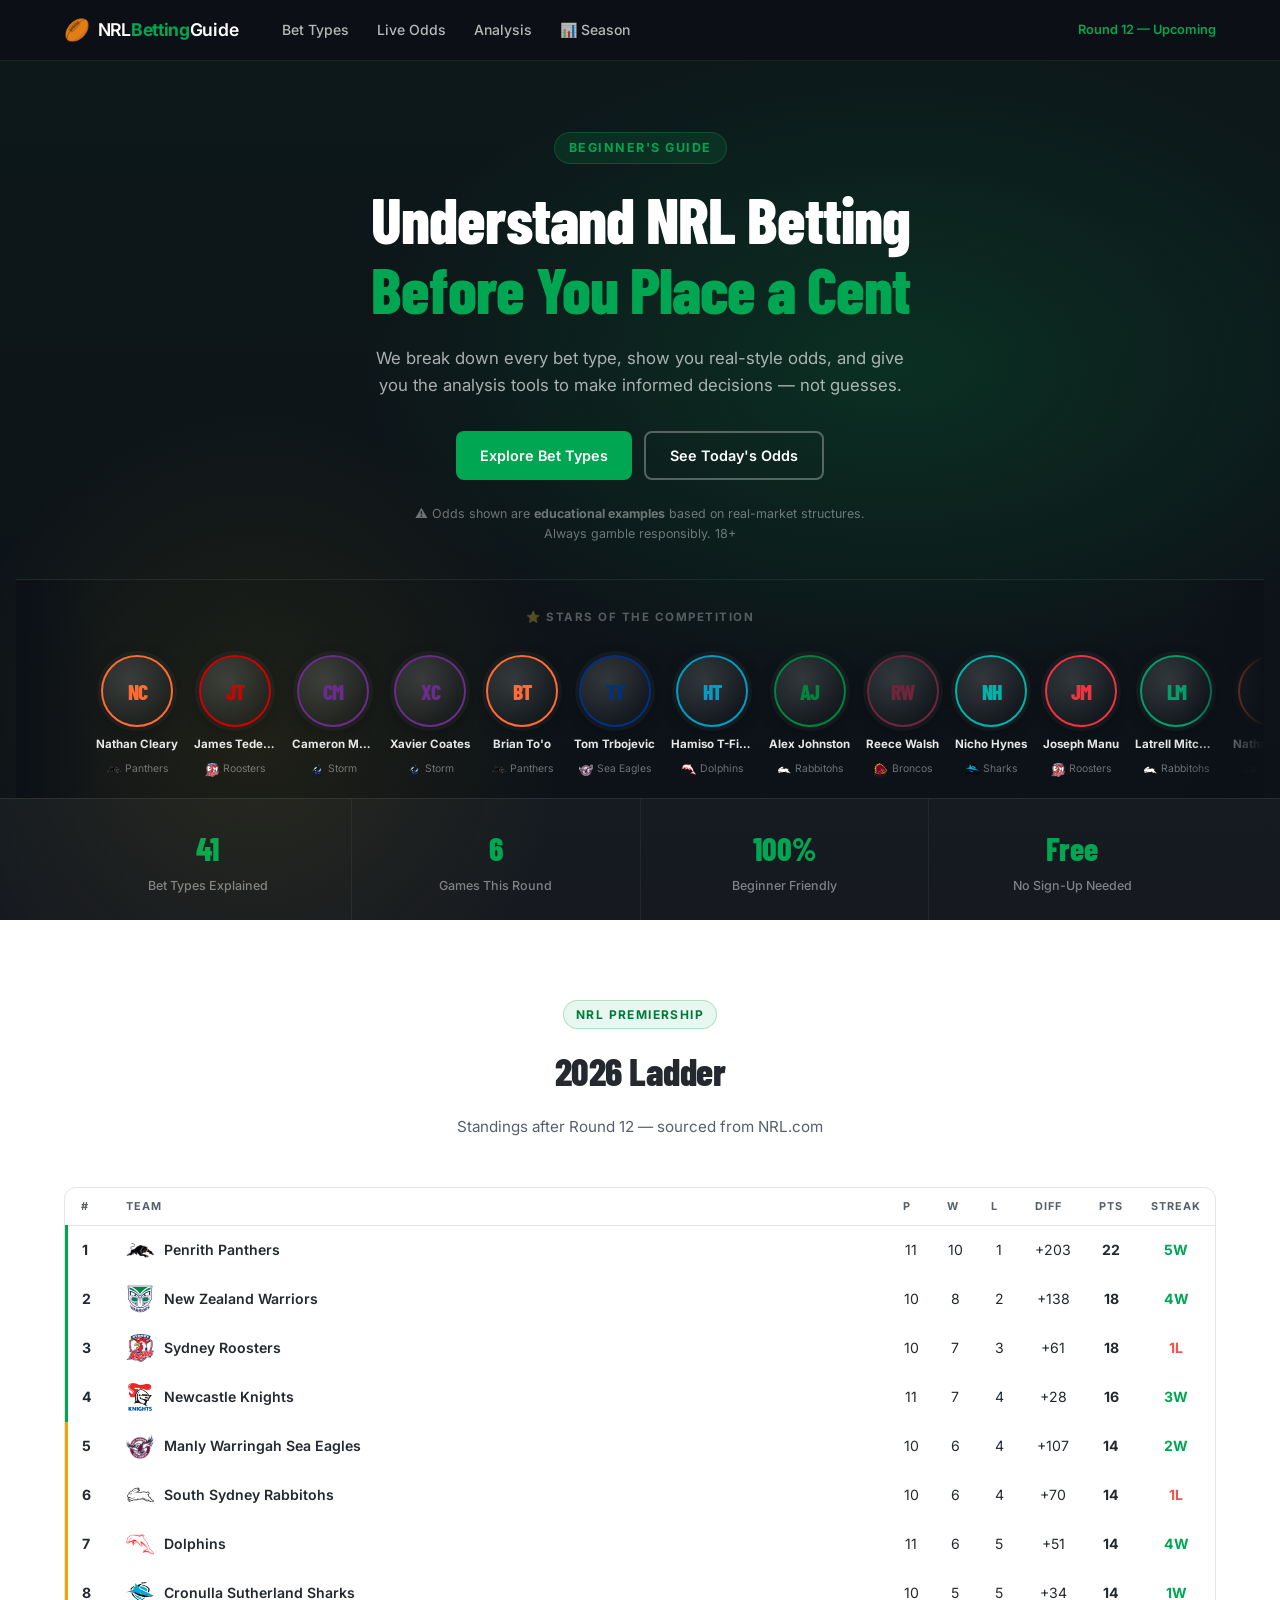
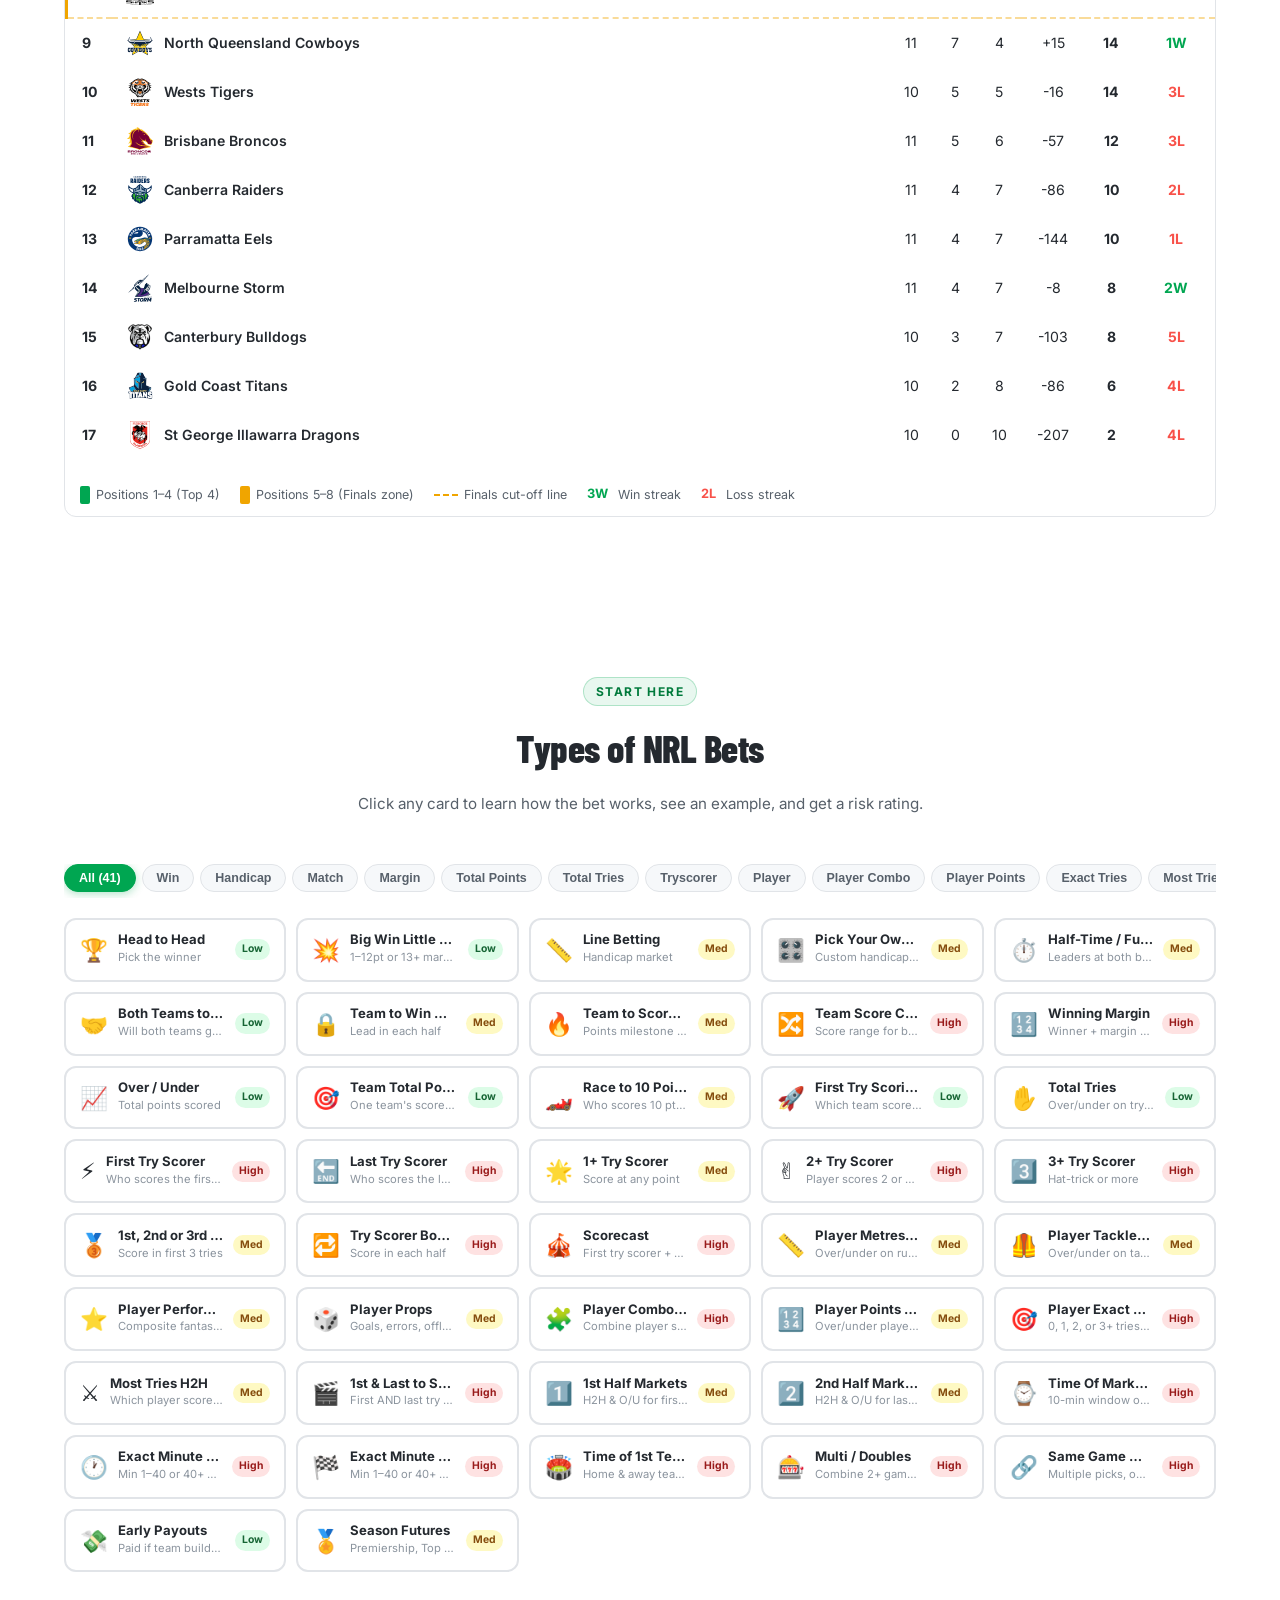
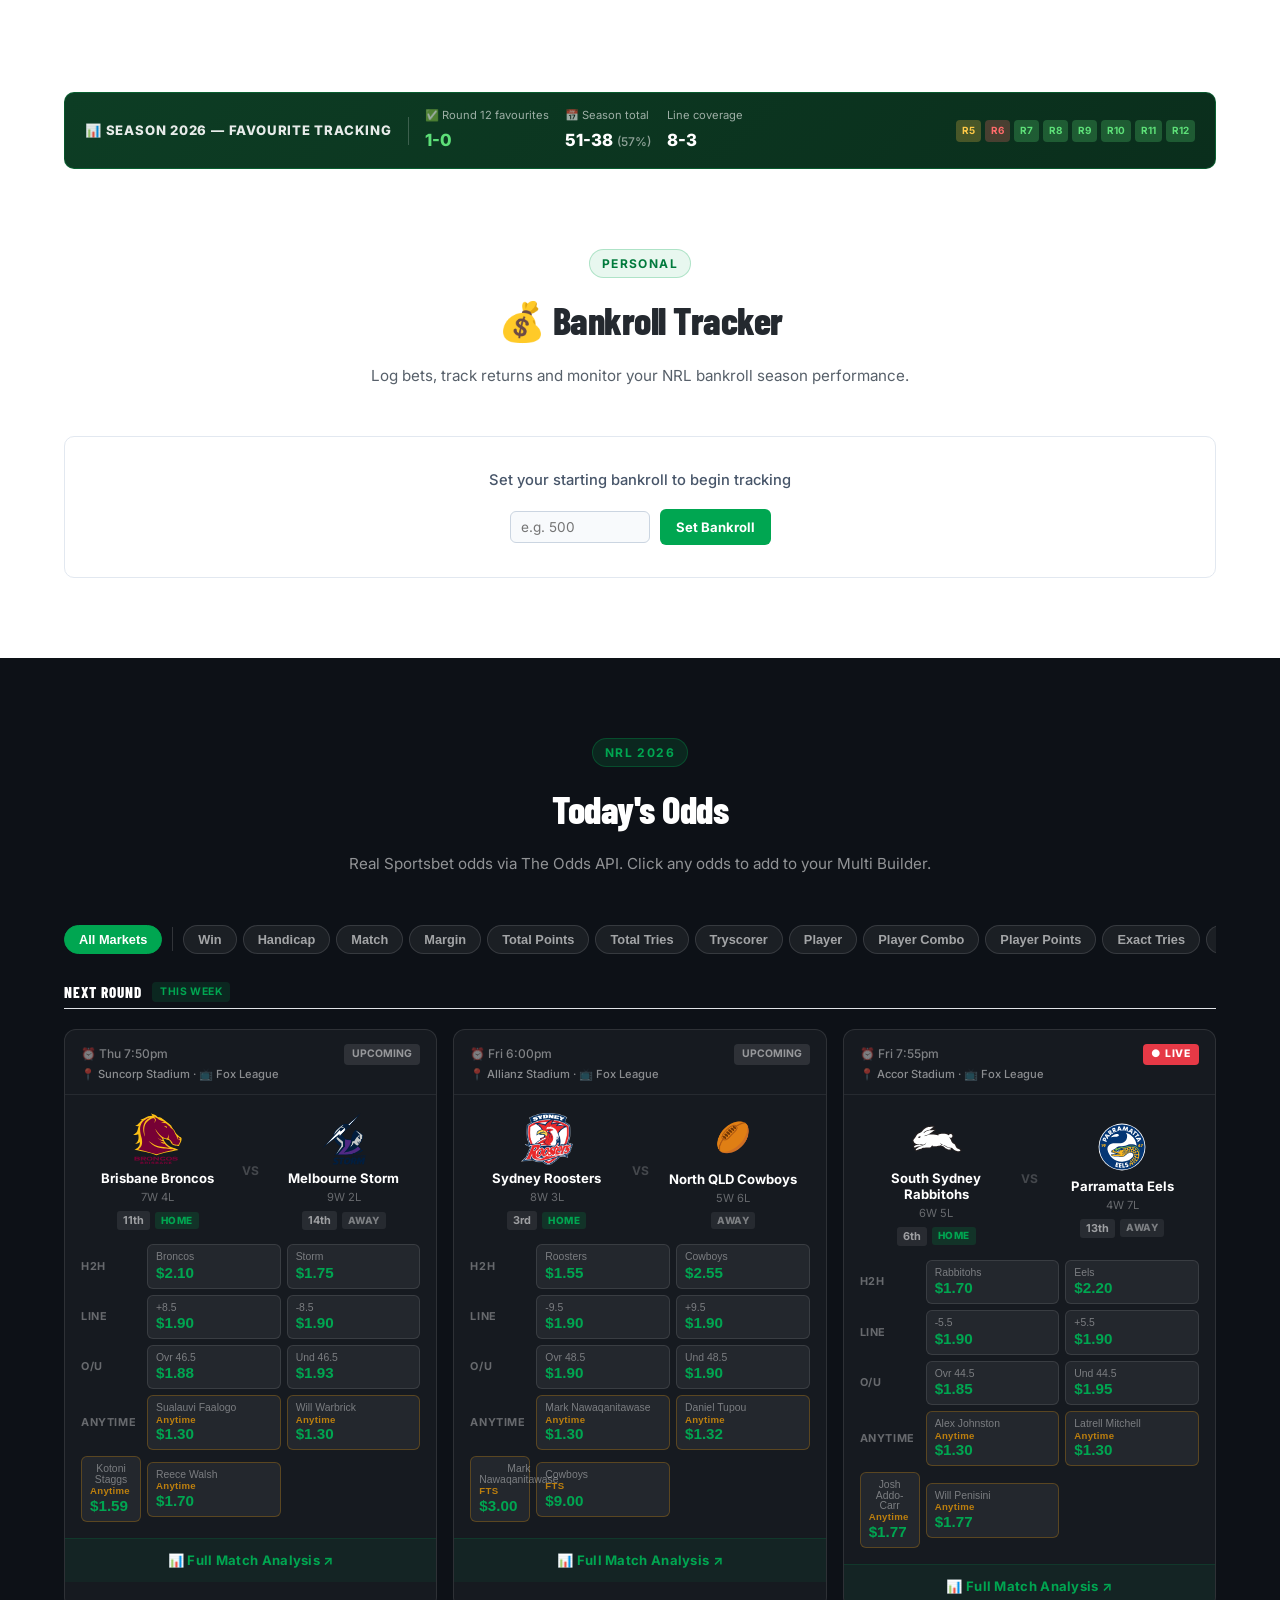
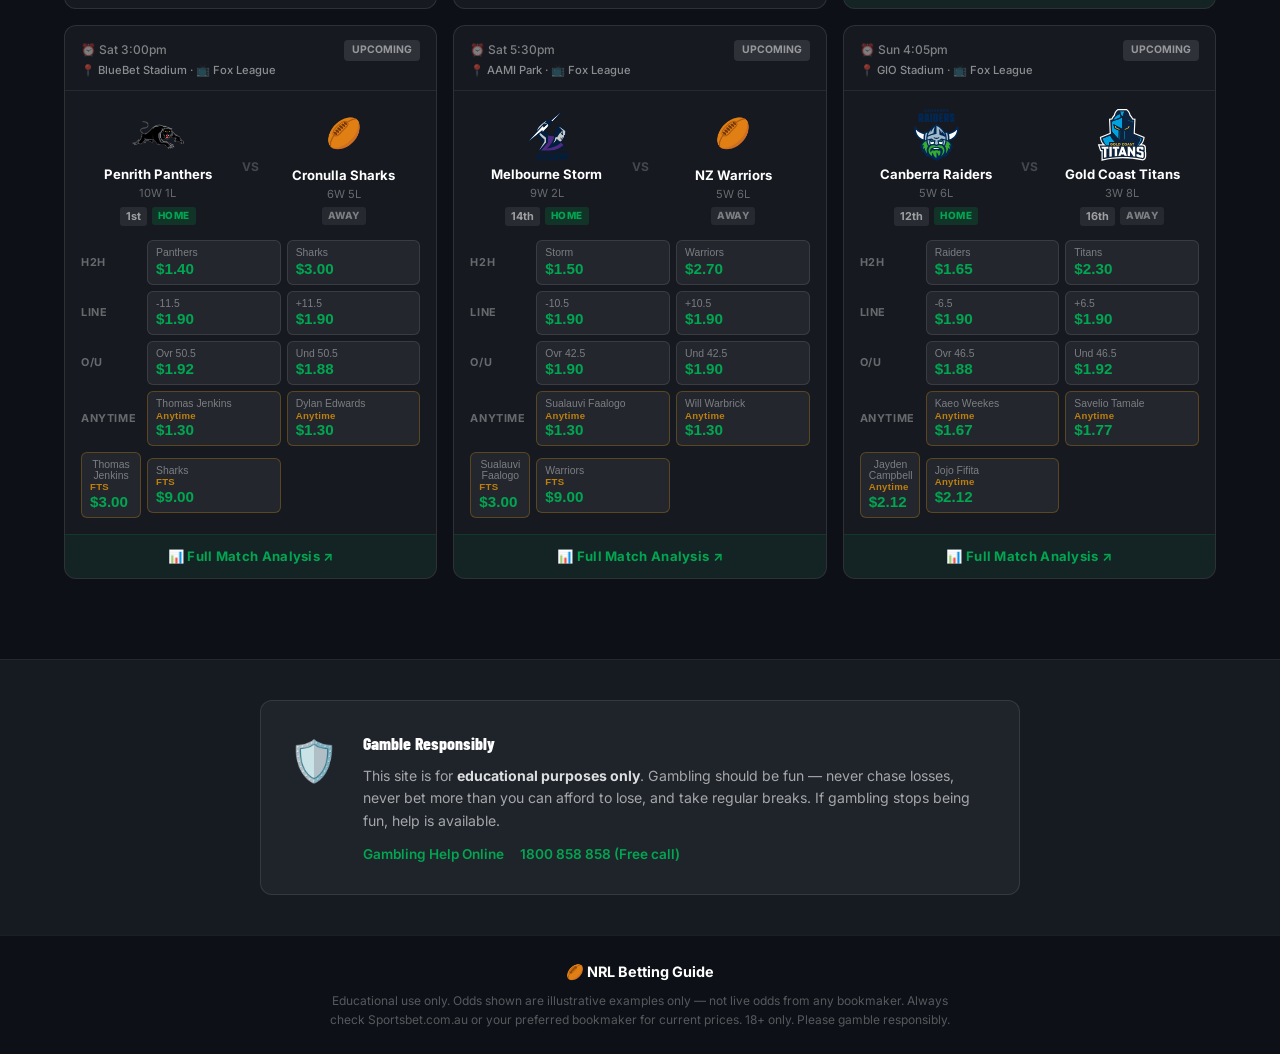
==== commit 9f91ecbb: "fix: correct round badge and ladder label for mid-round states update-form.py now computes upcomingR" ====
--- a/index.html
+++ b/index.html
@@ -538,6 +538,6 @@
   <script src="src/teamData.js?v=23"></script>
   <script src="src/oddsEngine.js?v=23"></script>
   <script src="src/betTypes.js?v=23"></script>
-  <script src="src/app.js?v=24"></script>
+  <script src="src/app.js?v=25"></script>
 </body>
 </html>
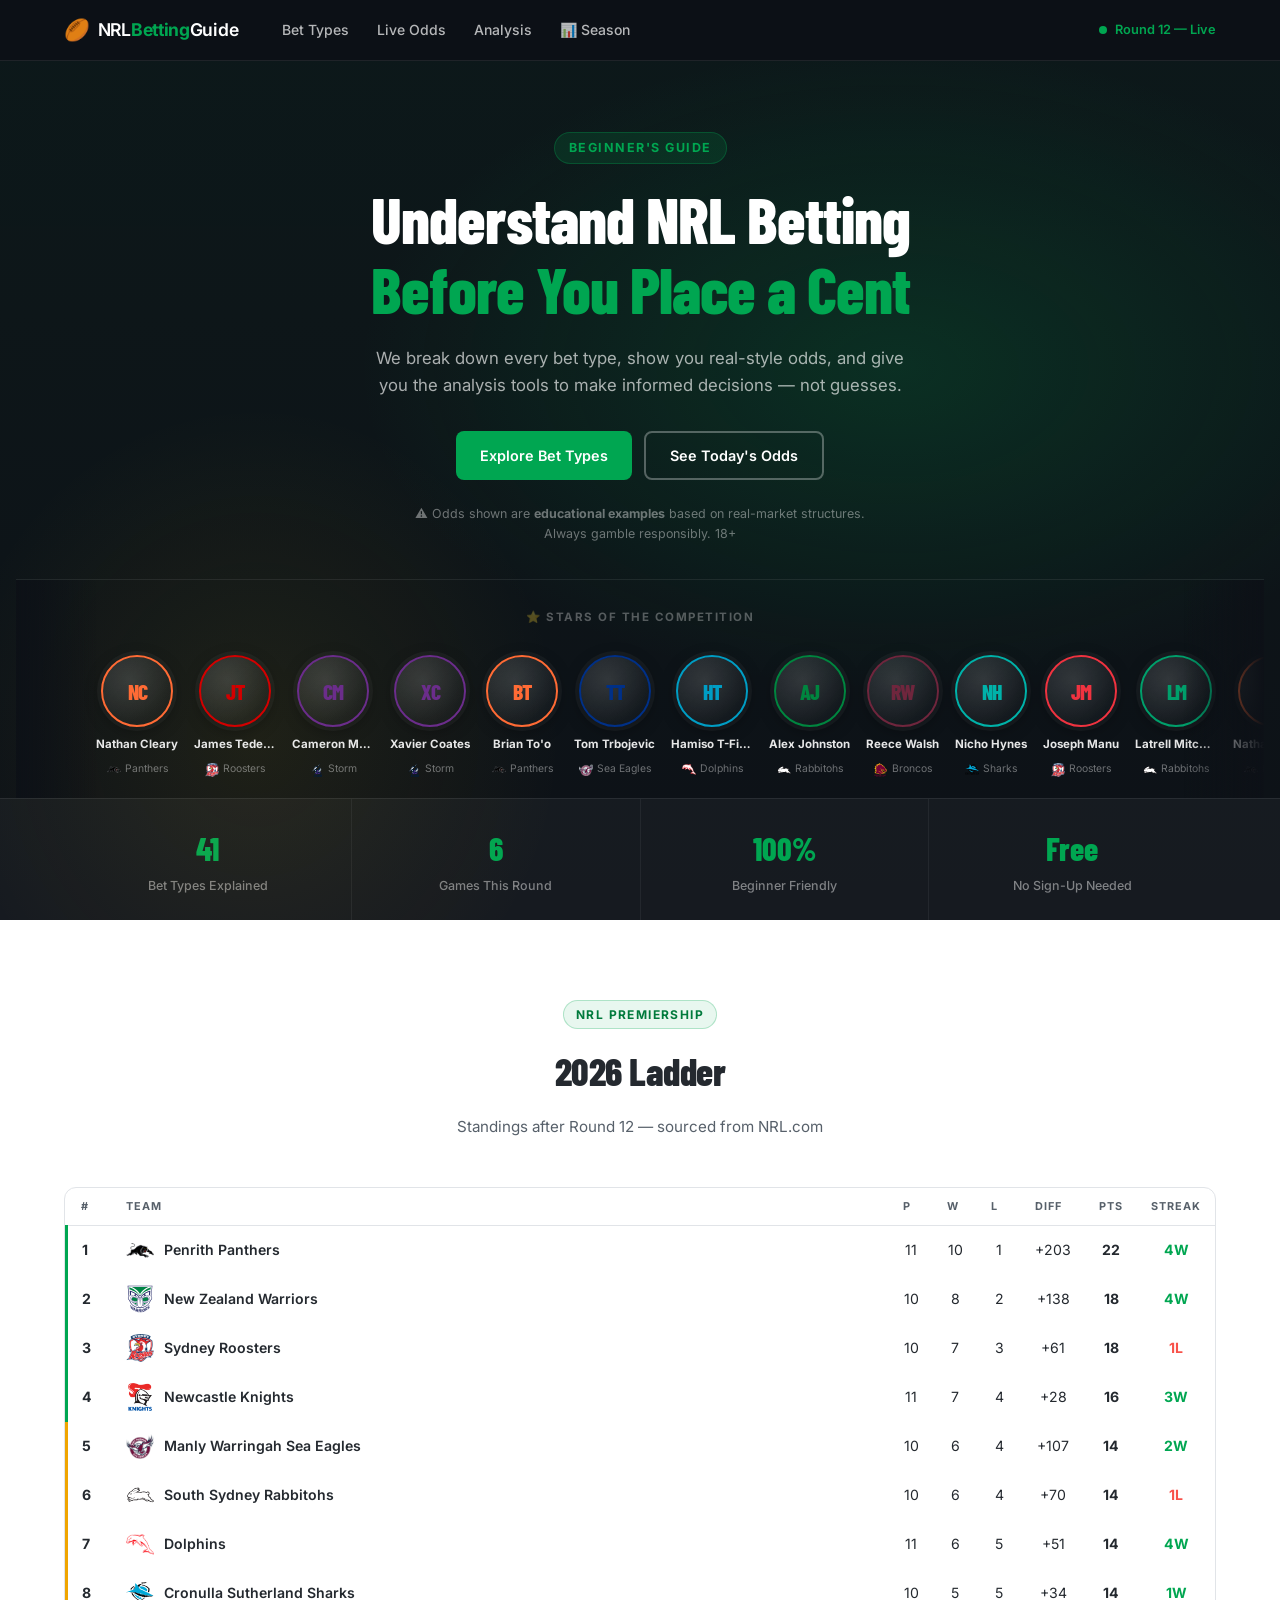
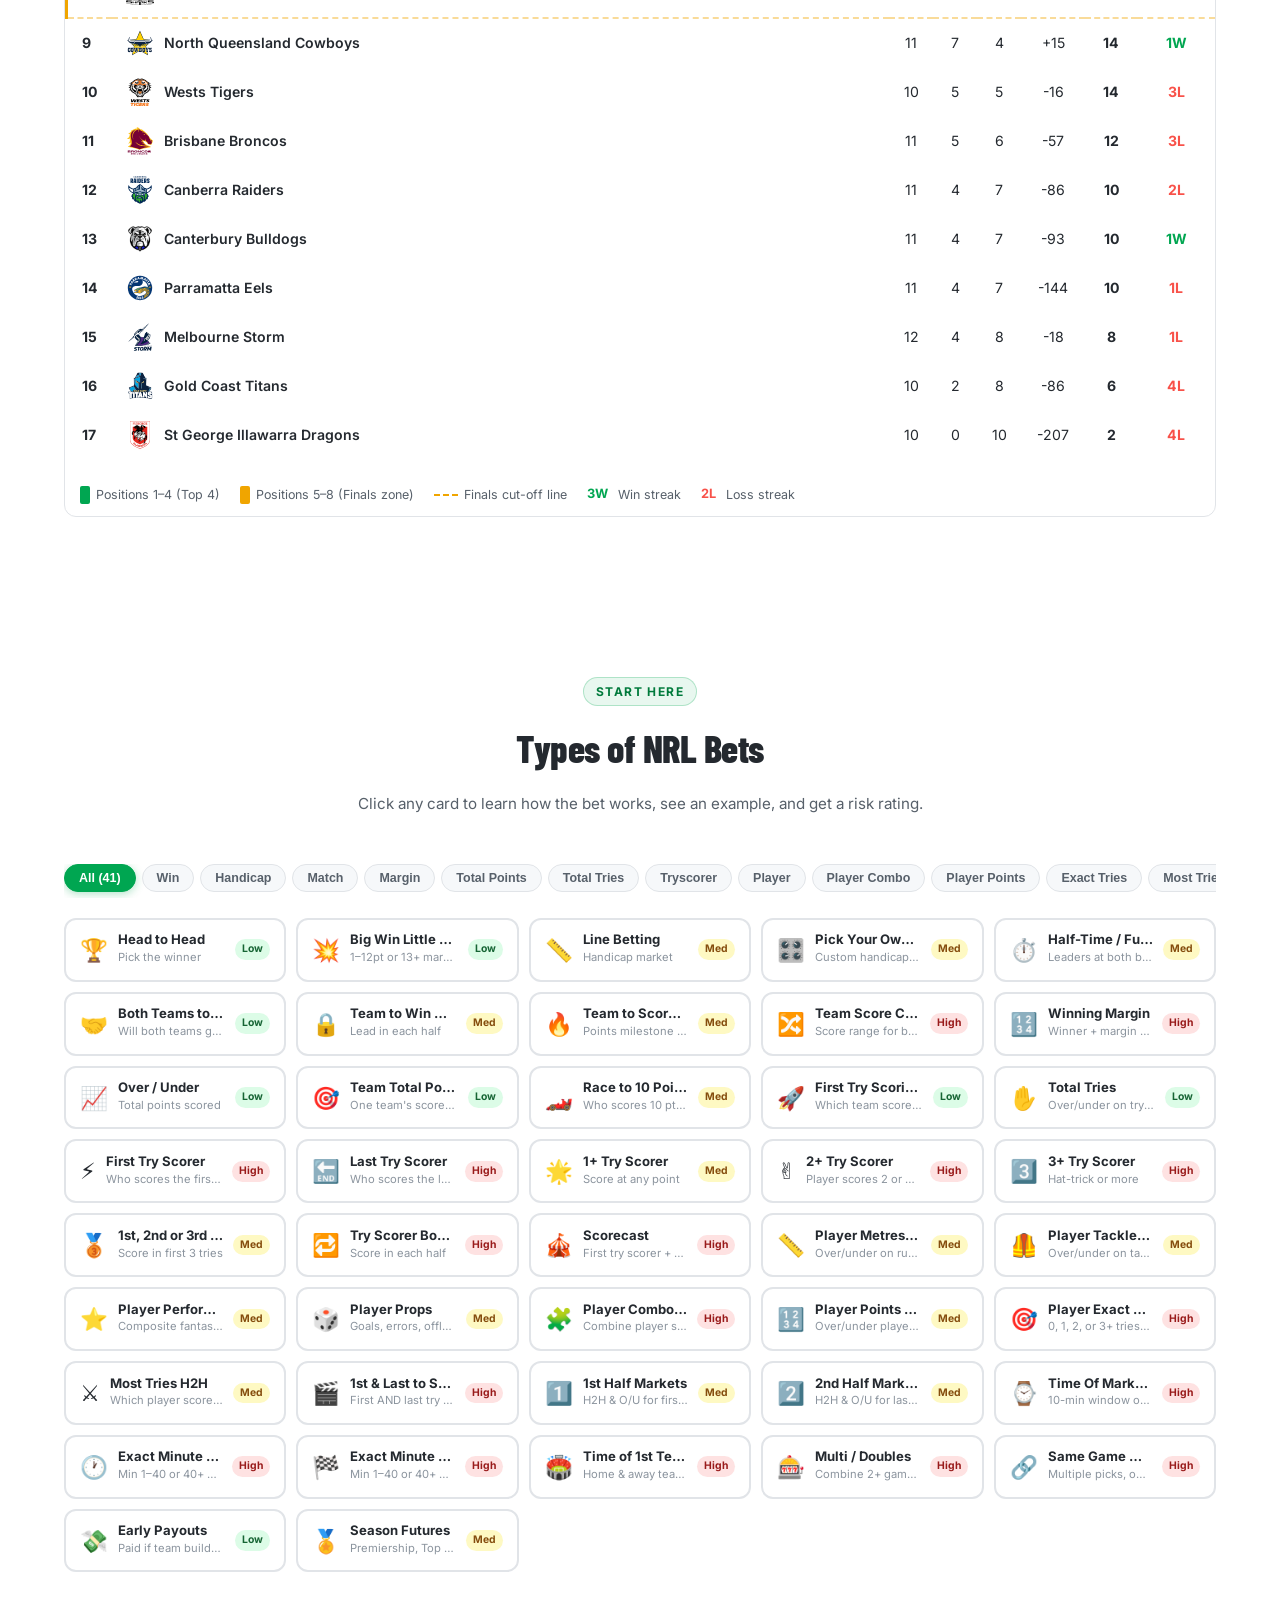
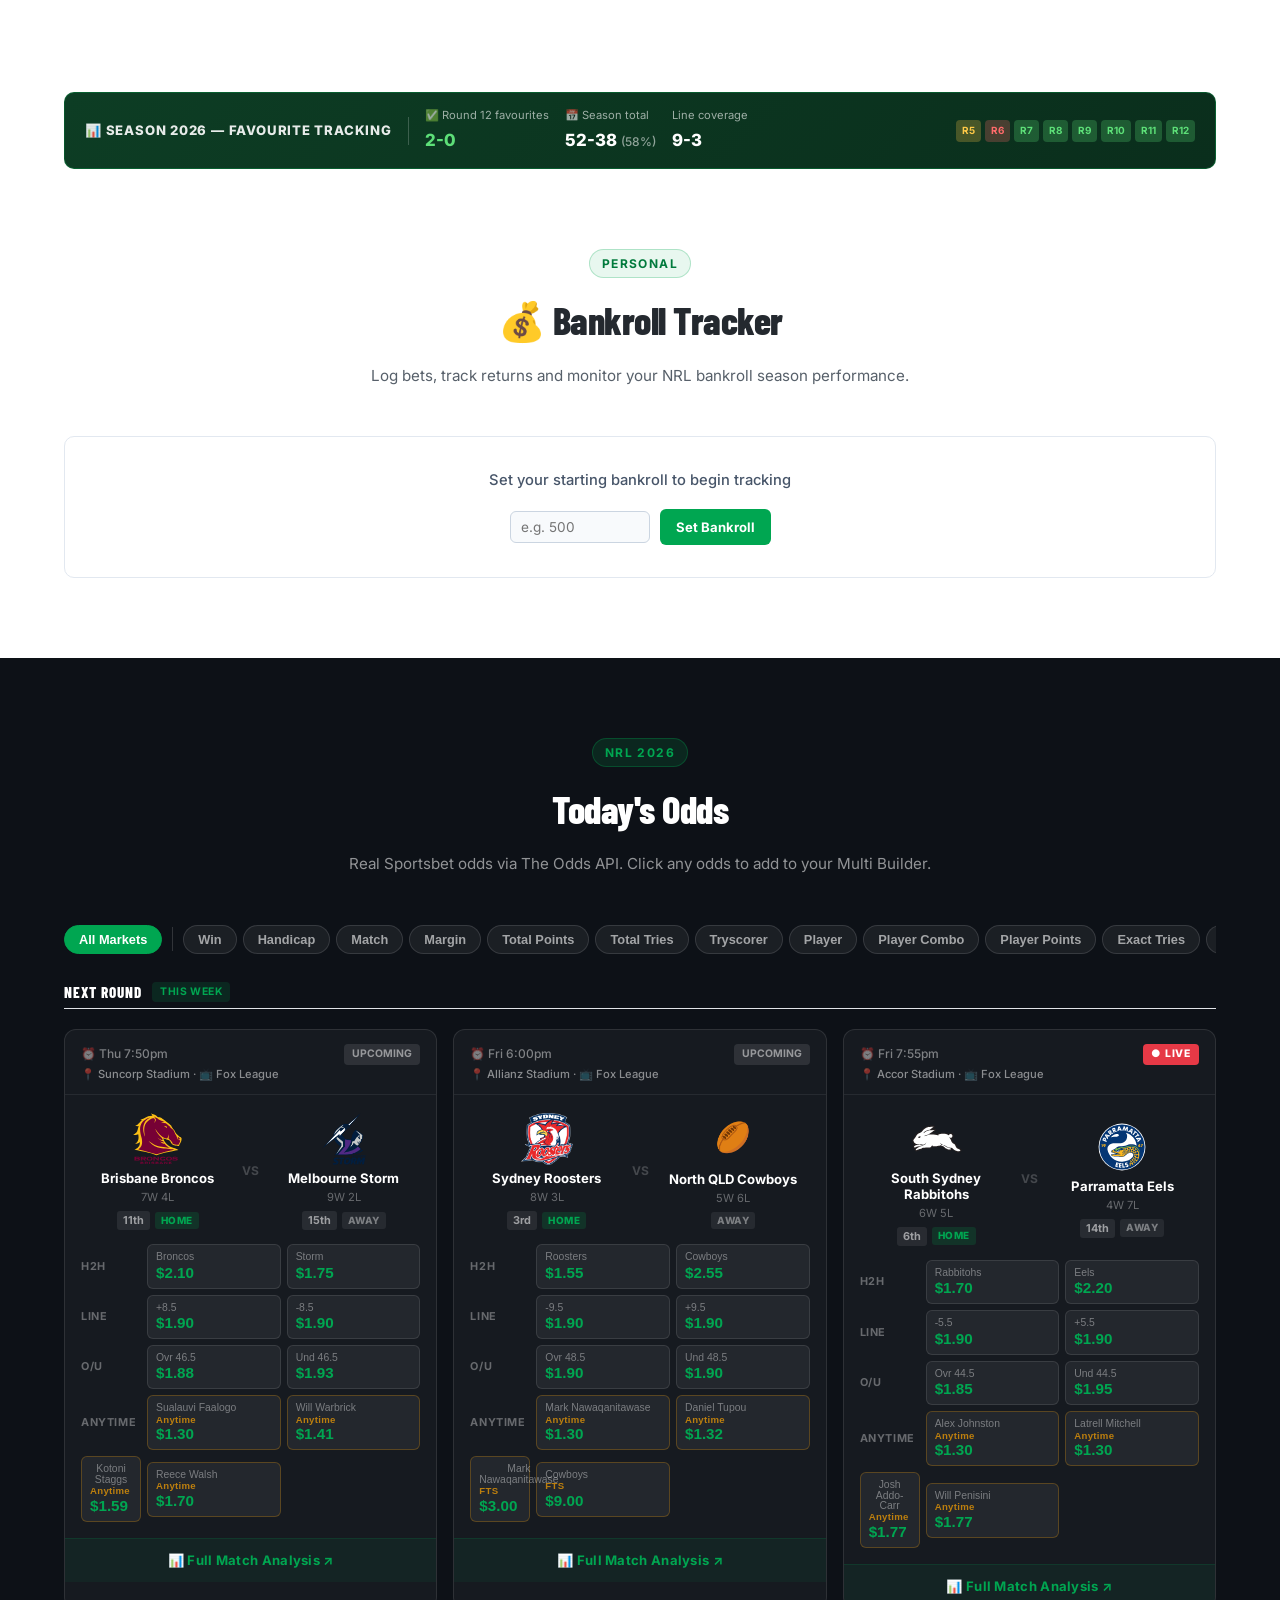
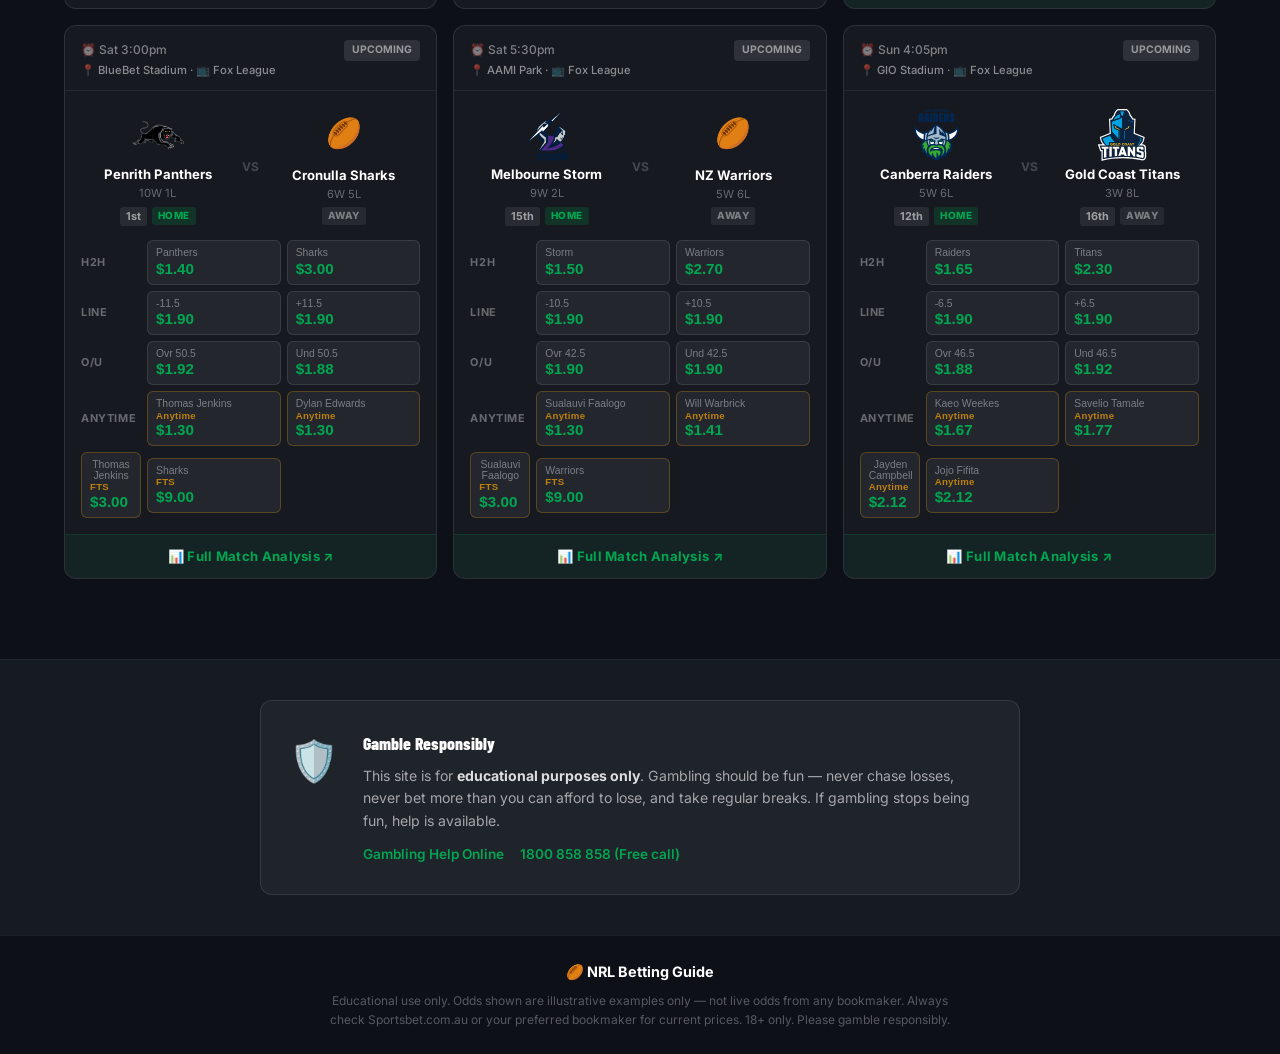
==== commit 4c2be1bc: "fix: show Round X — Live badge when early round games have already kicked off Stores _roundFirstKick" ====
--- a/index.html
+++ b/index.html
@@ -538,6 +538,6 @@
   <script src="src/teamData.js?v=23"></script>
   <script src="src/oddsEngine.js?v=23"></script>
   <script src="src/betTypes.js?v=23"></script>
-  <script src="src/app.js?v=25"></script>
+  <script src="src/app.js?v=26"></script>
 </body>
 </html>
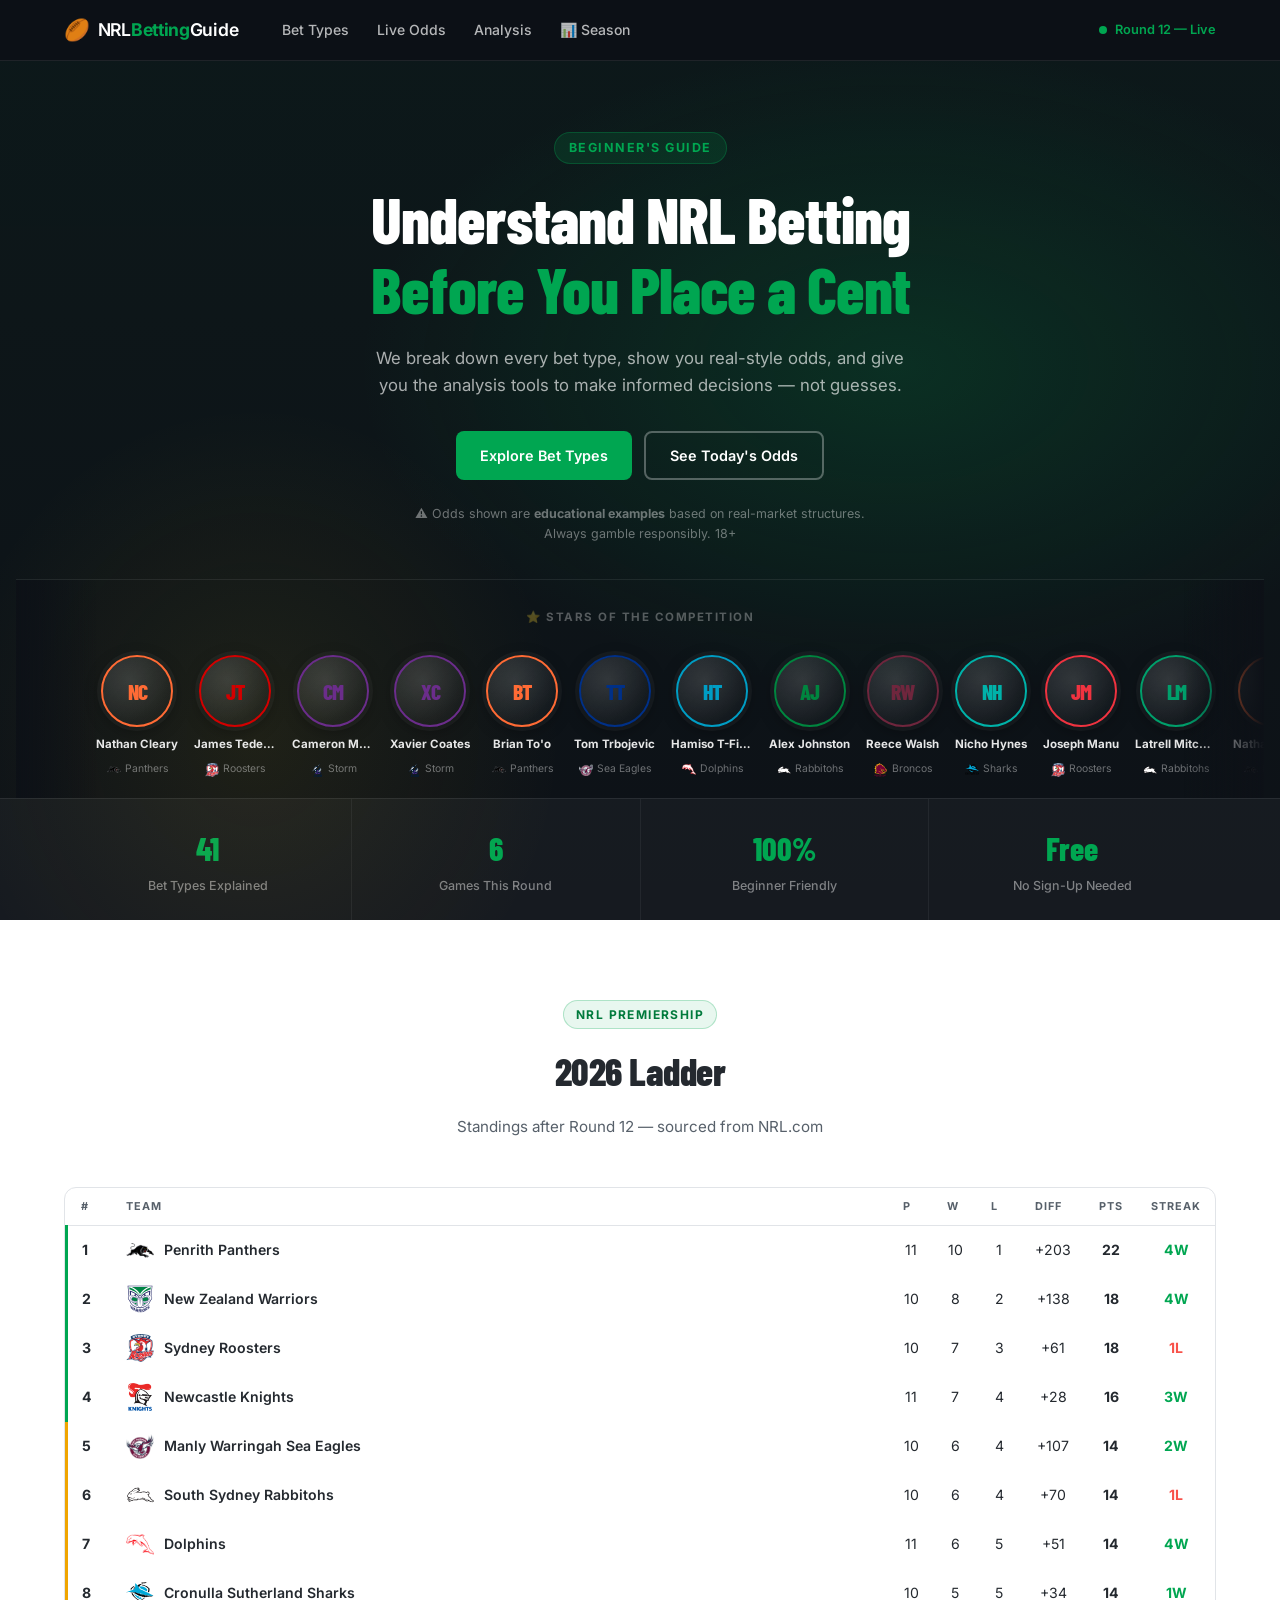
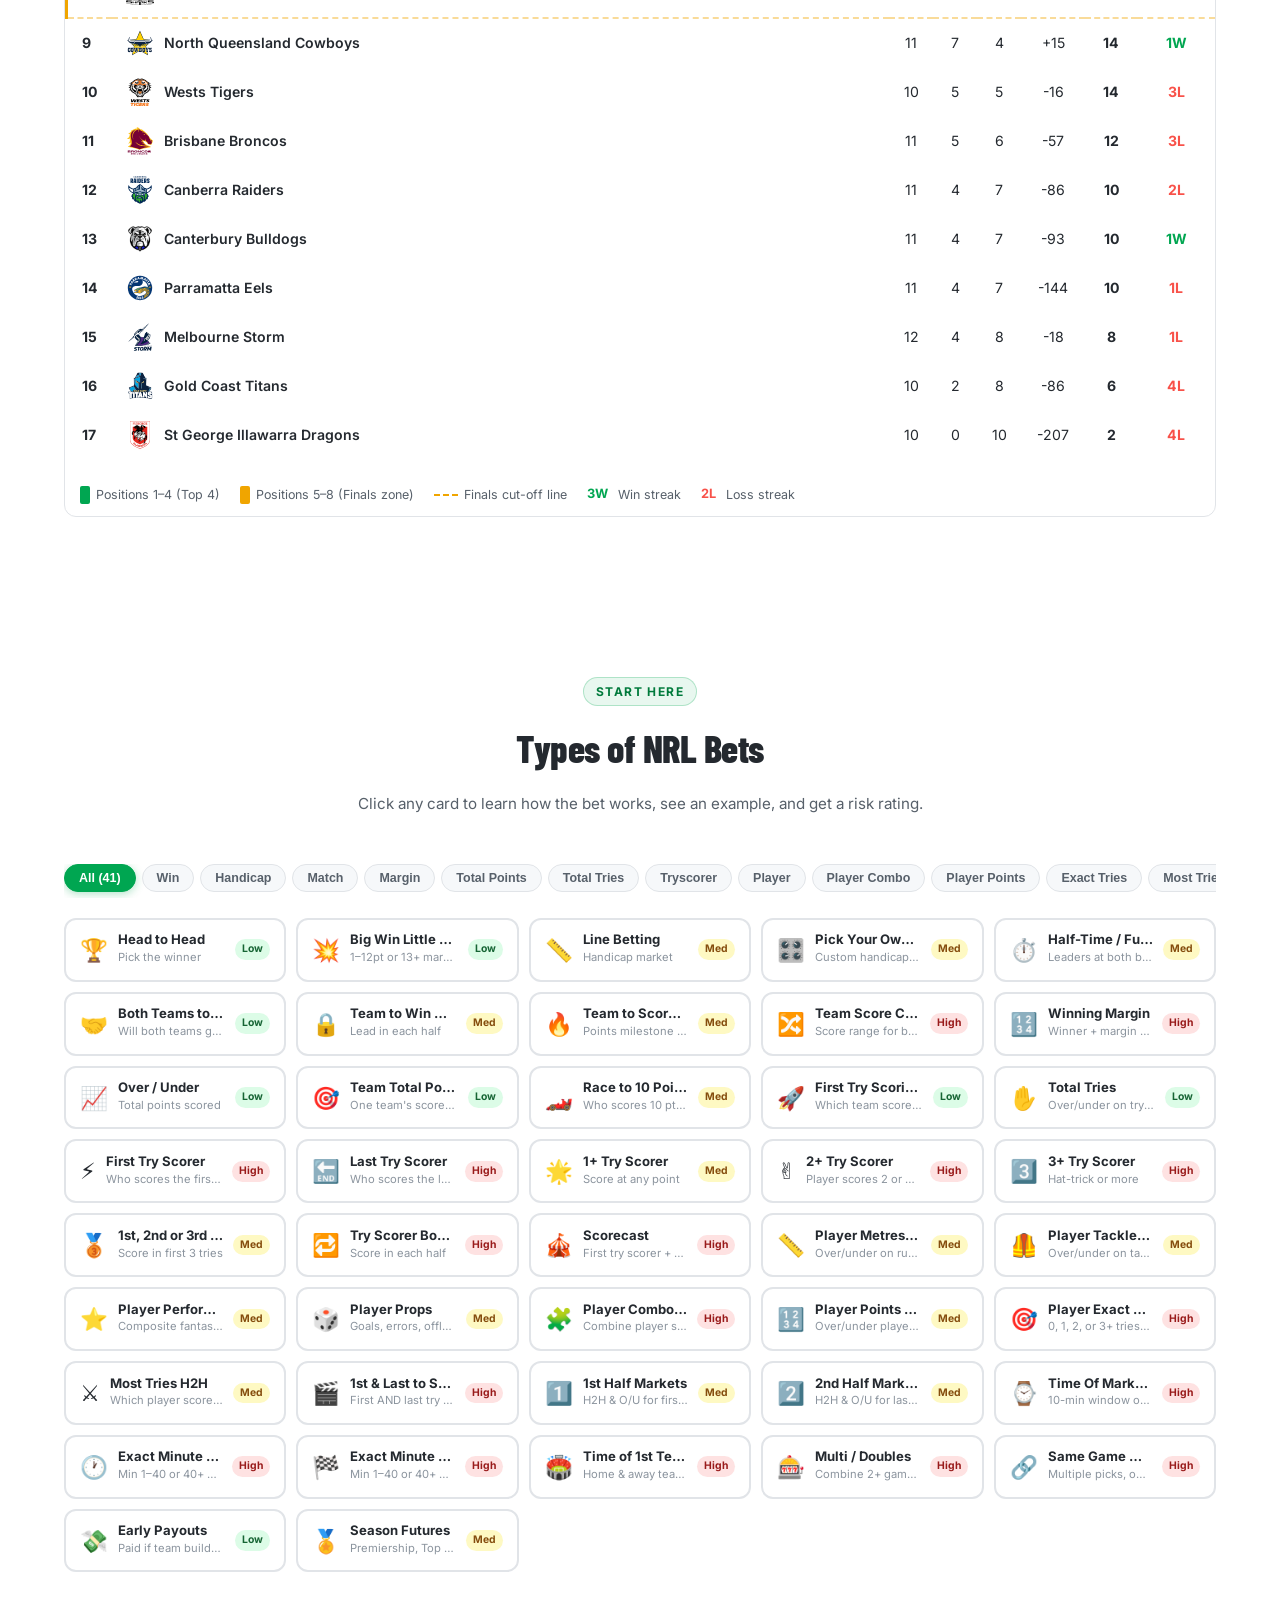
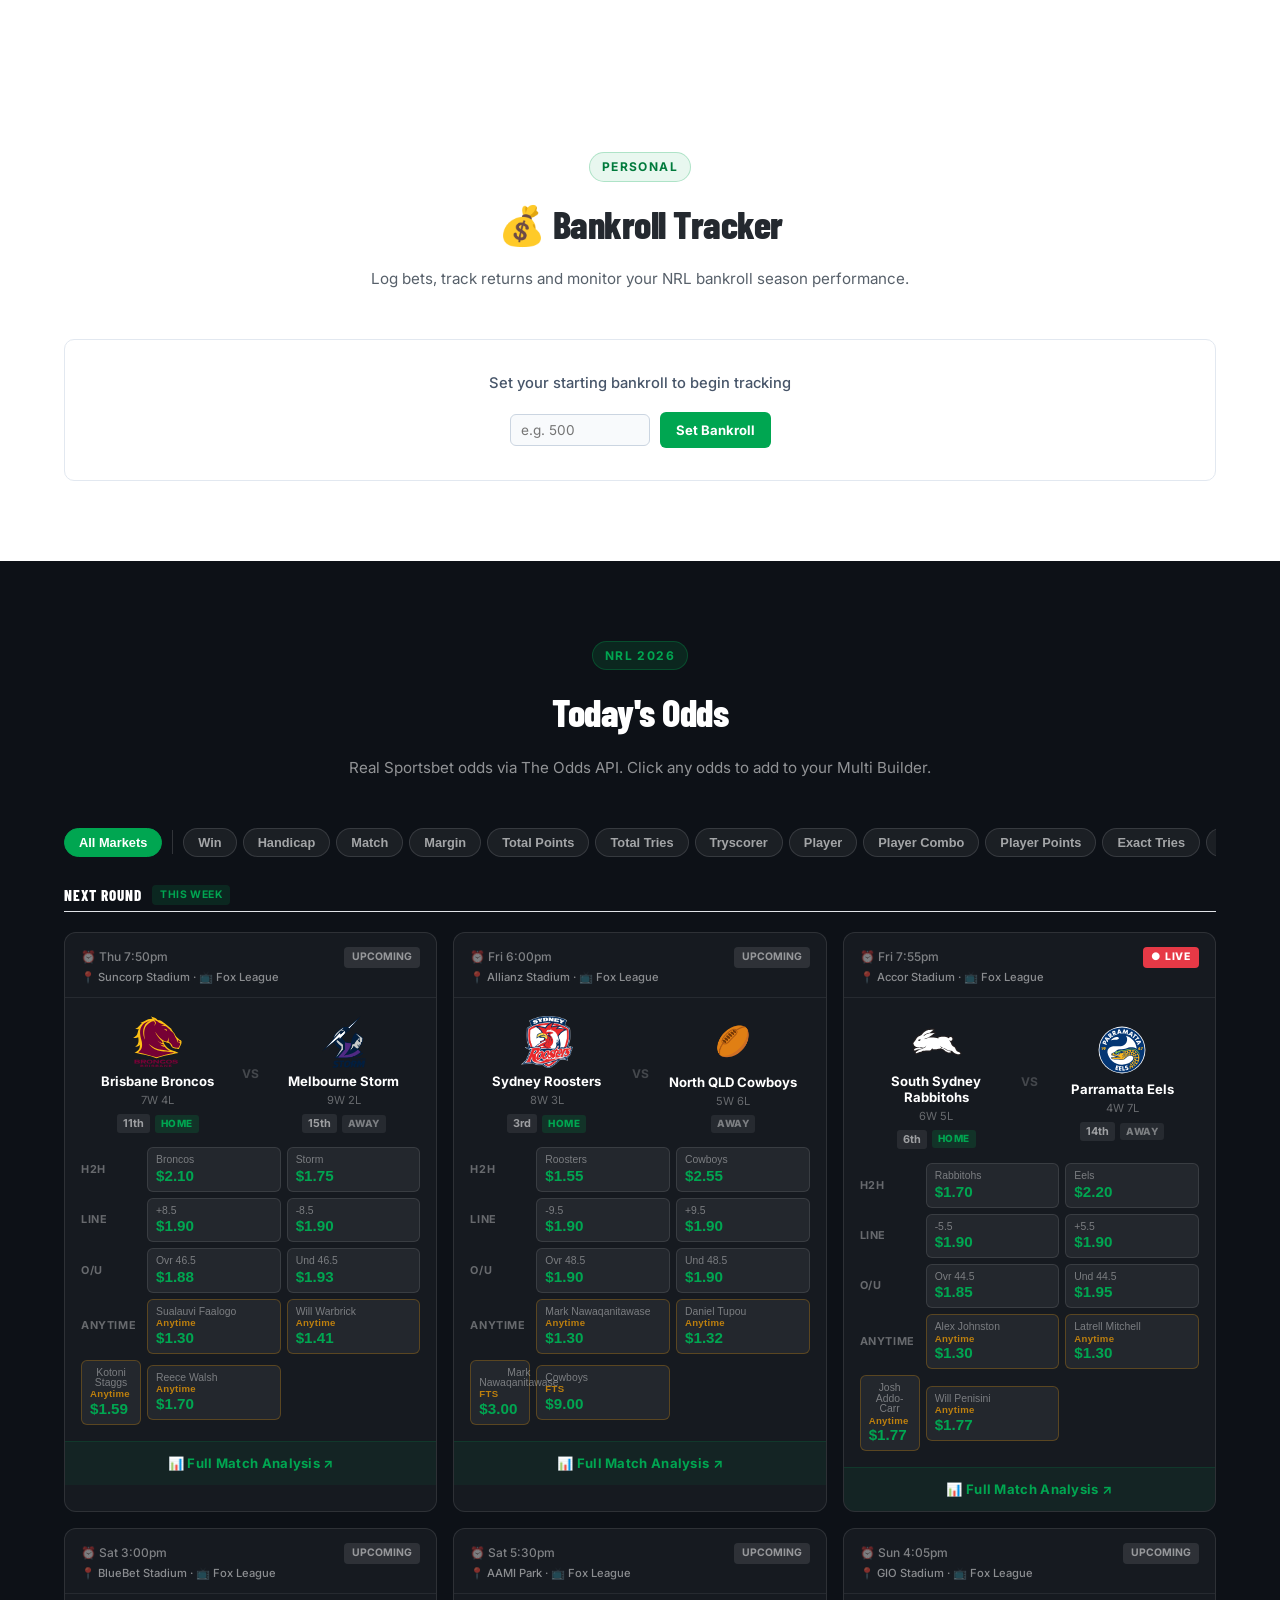
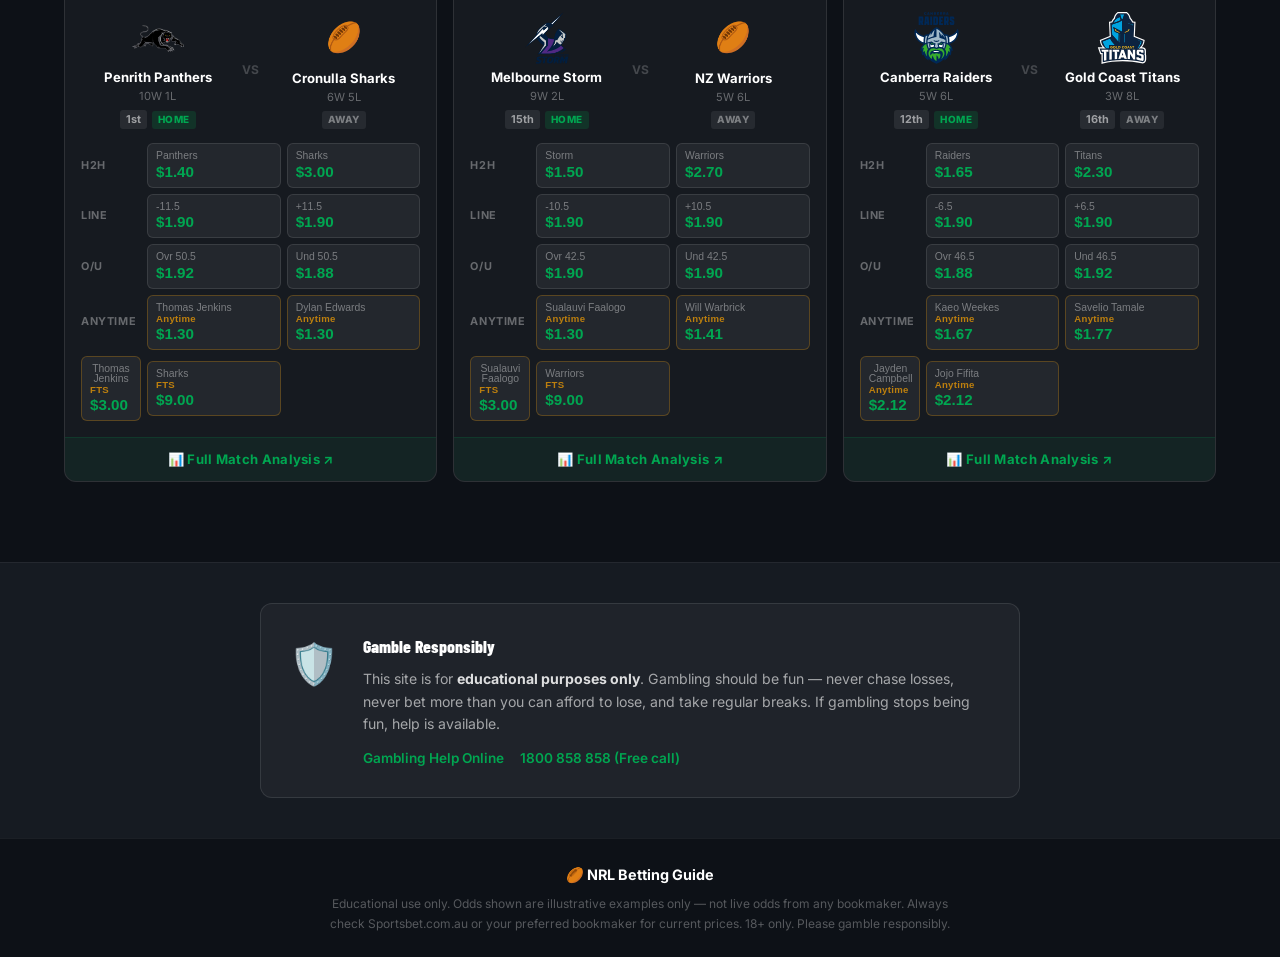
==== commit 893ee14d: "remove: favourite tracking results bar from index page Co-Authored-By: Claude Sonnet 4.6 <noreply@an" ====
--- a/index.html
+++ b/index.html
@@ -342,14 +342,6 @@
     </div>
   </div>
 
-  <!-- RESULTS HISTORY -->
-  <section class="section" id="results-section" style="padding:20px 0 0;display:none">
-    <div class="container">
-      <div id="resultsBar" style="background:linear-gradient(135deg,#0d3d24 0%,#0a2e1c 100%);border:1px solid rgba(0,178,81,0.3);border-radius:10px;padding:14px 20px;display:flex;align-items:center;flex-wrap:wrap;gap:16px">
-      </div>
-    </div>
-  </section>
-
   <!-- BANKROLL TRACKER -->
   <section class="section" id="bankroll">
     <div class="container">
@@ -538,6 +530,6 @@
   <script src="src/teamData.js?v=23"></script>
   <script src="src/oddsEngine.js?v=23"></script>
   <script src="src/betTypes.js?v=23"></script>
-  <script src="src/app.js?v=26"></script>
+  <script src="src/app.js?v=27"></script>
 </body>
 </html>
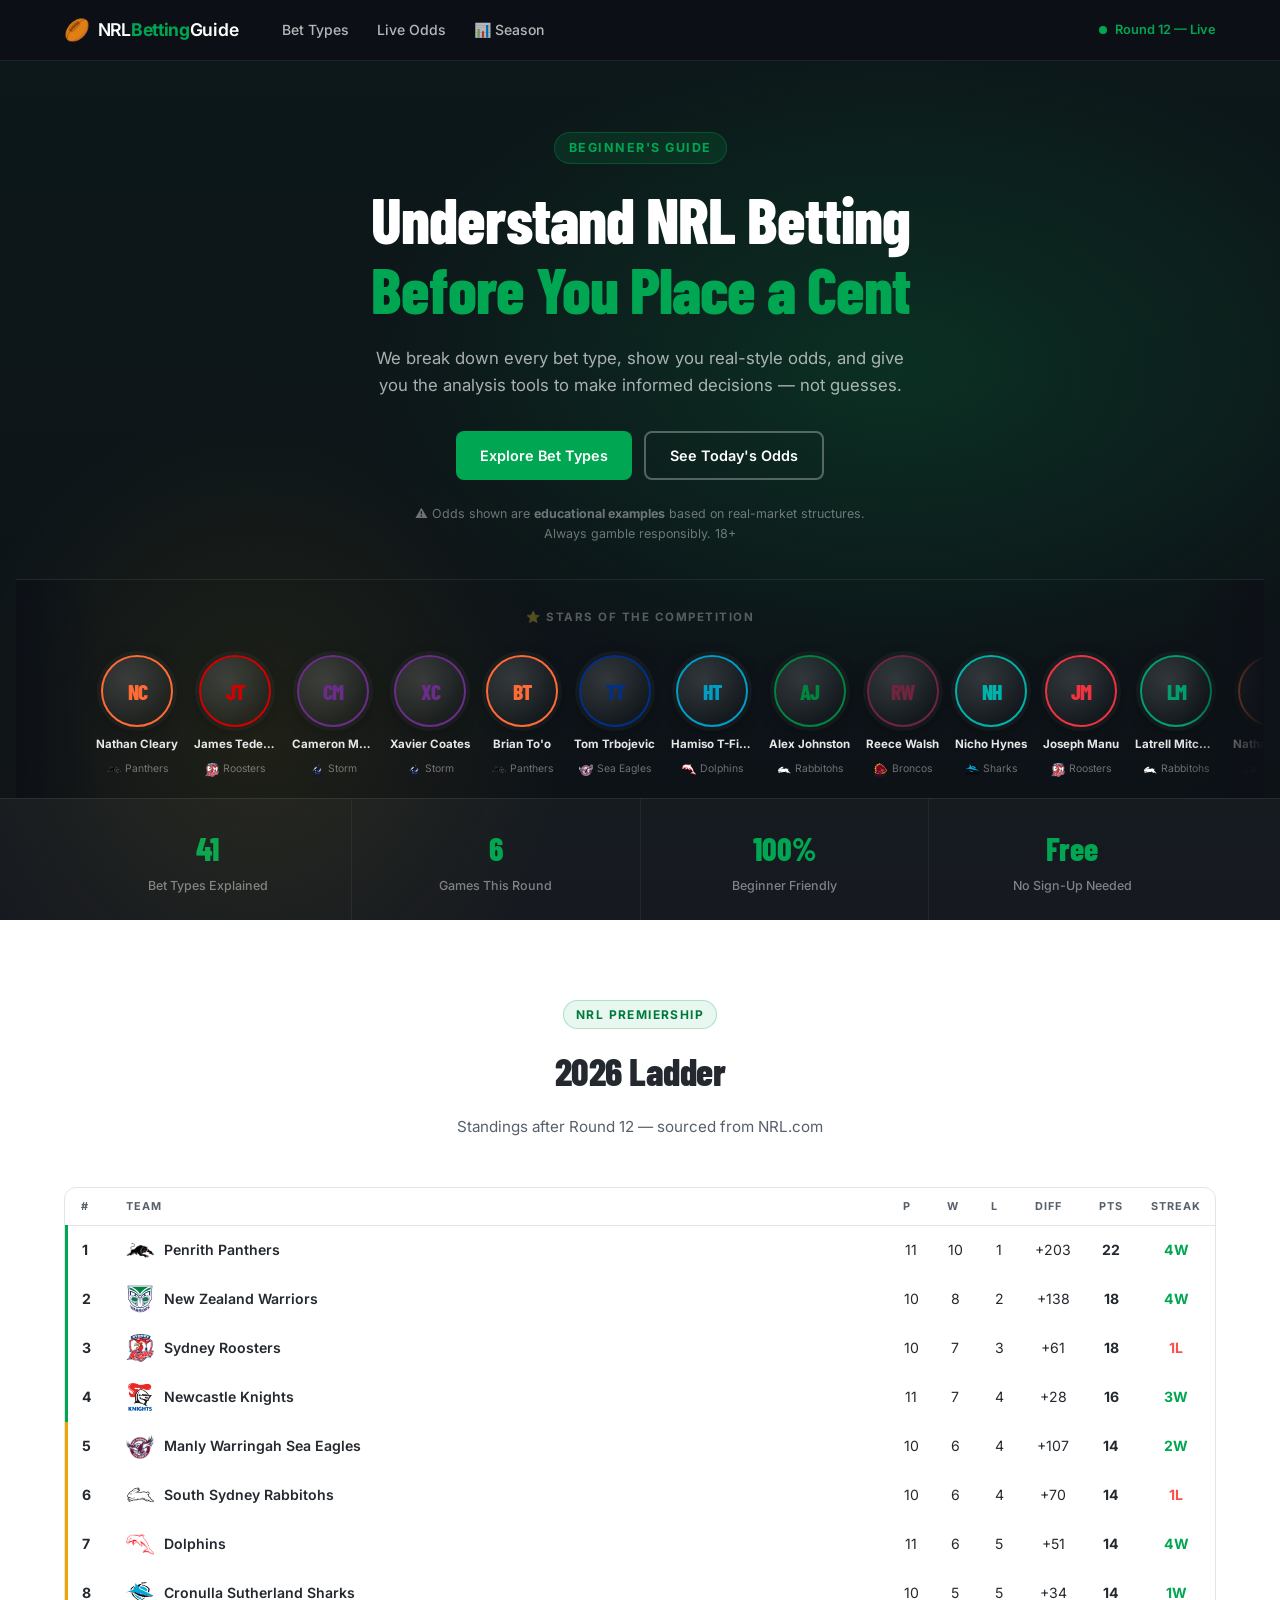
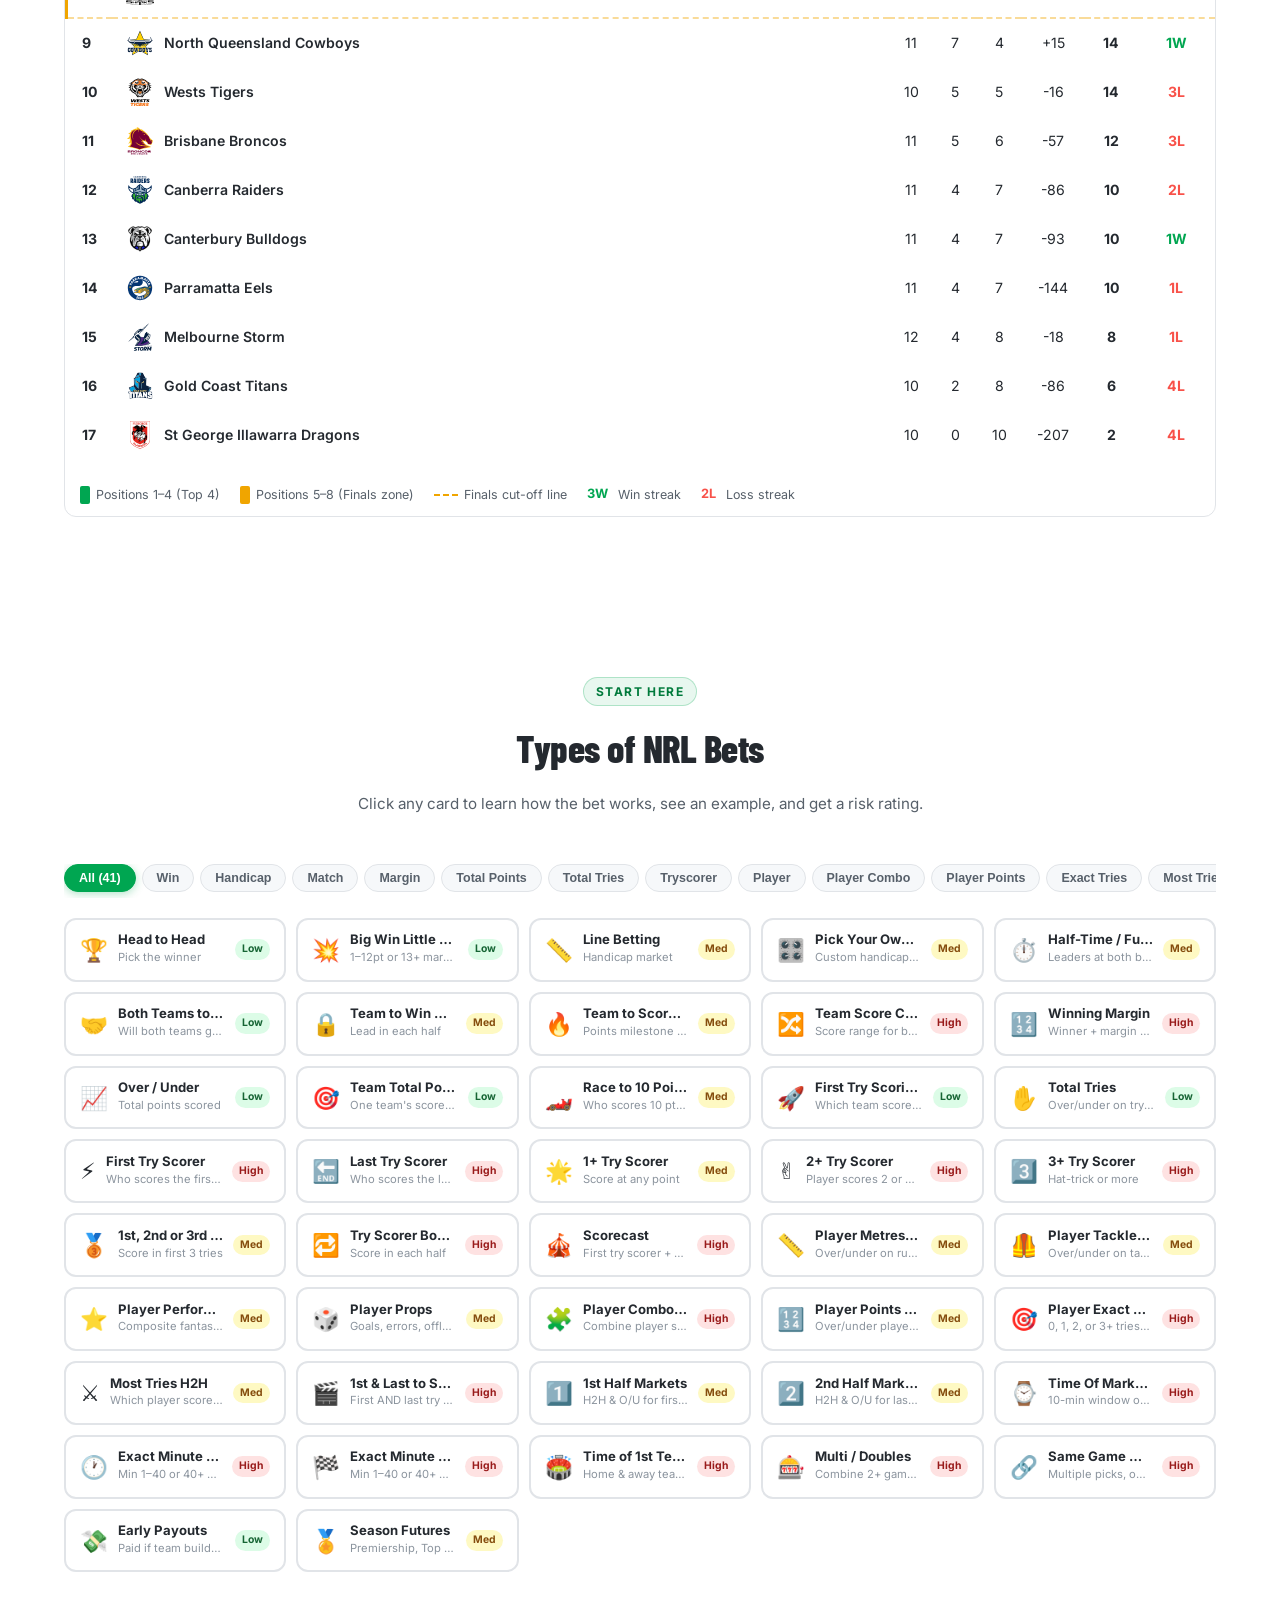
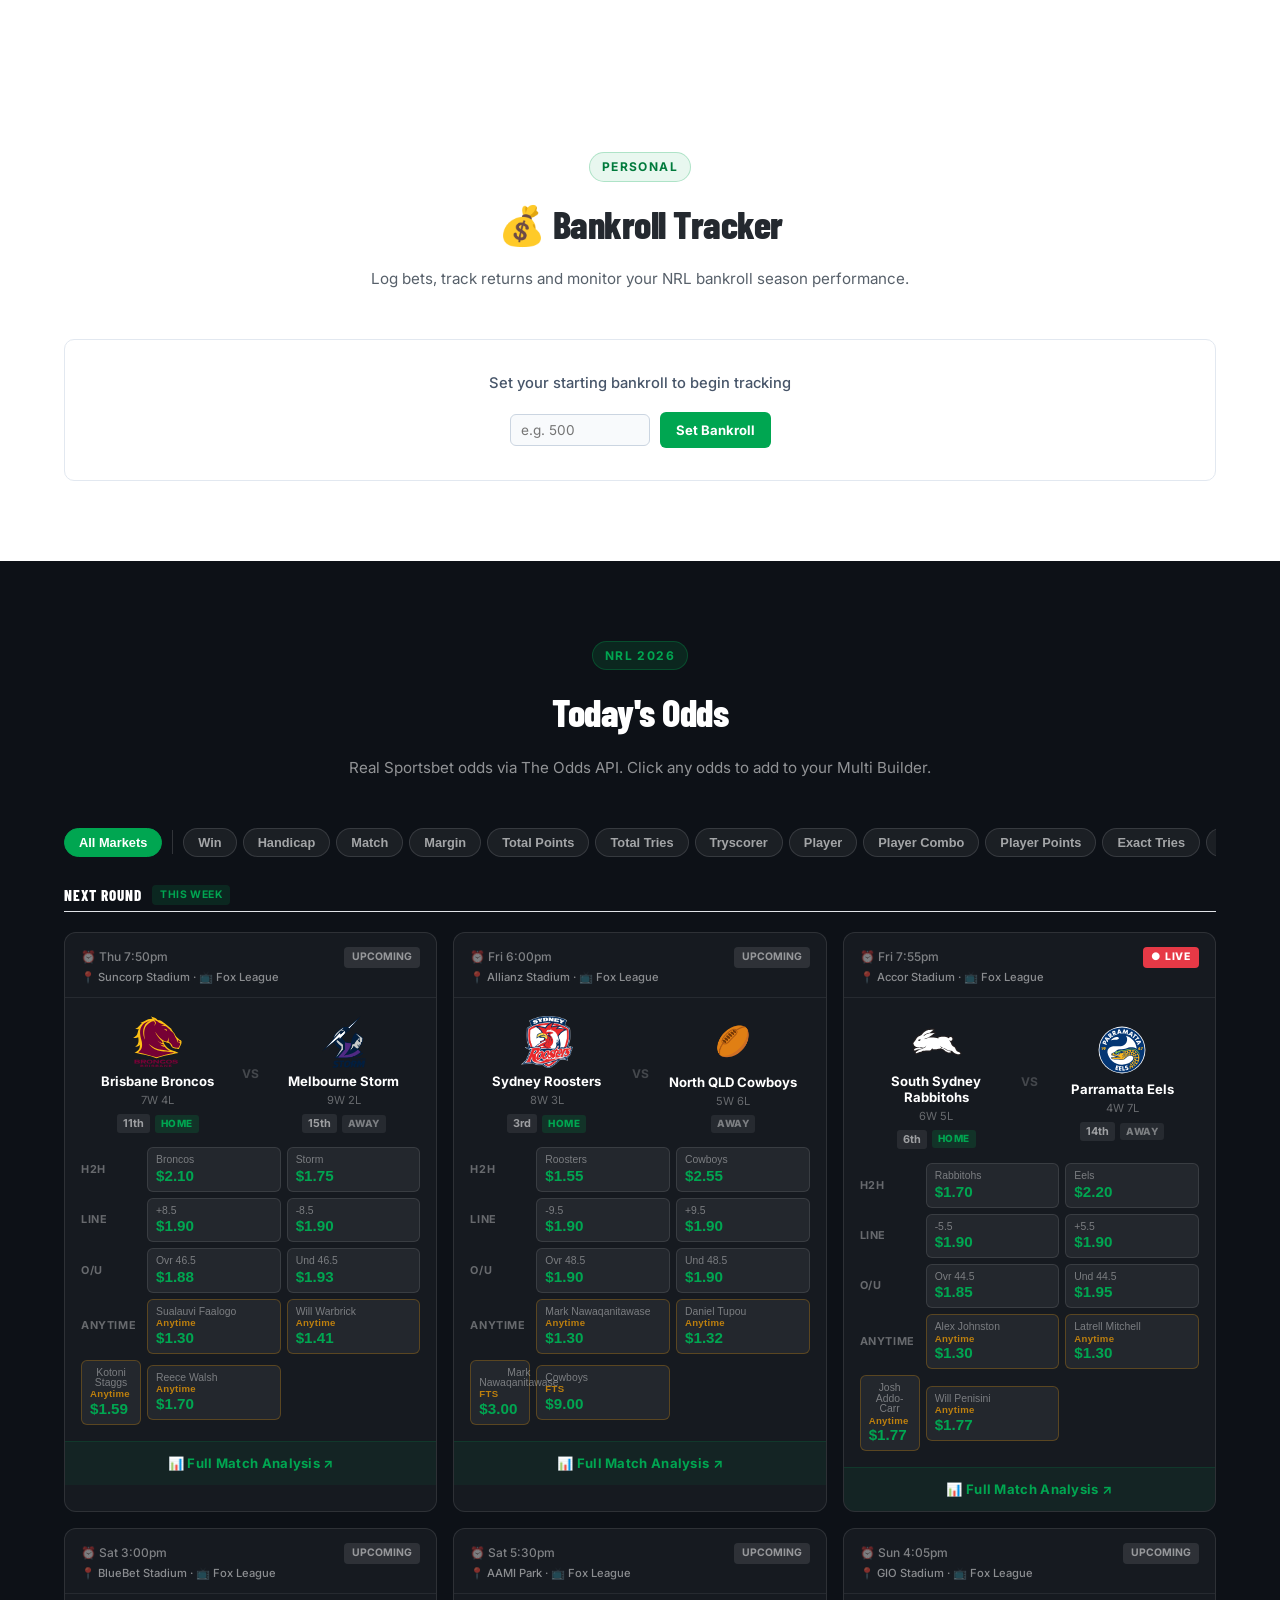
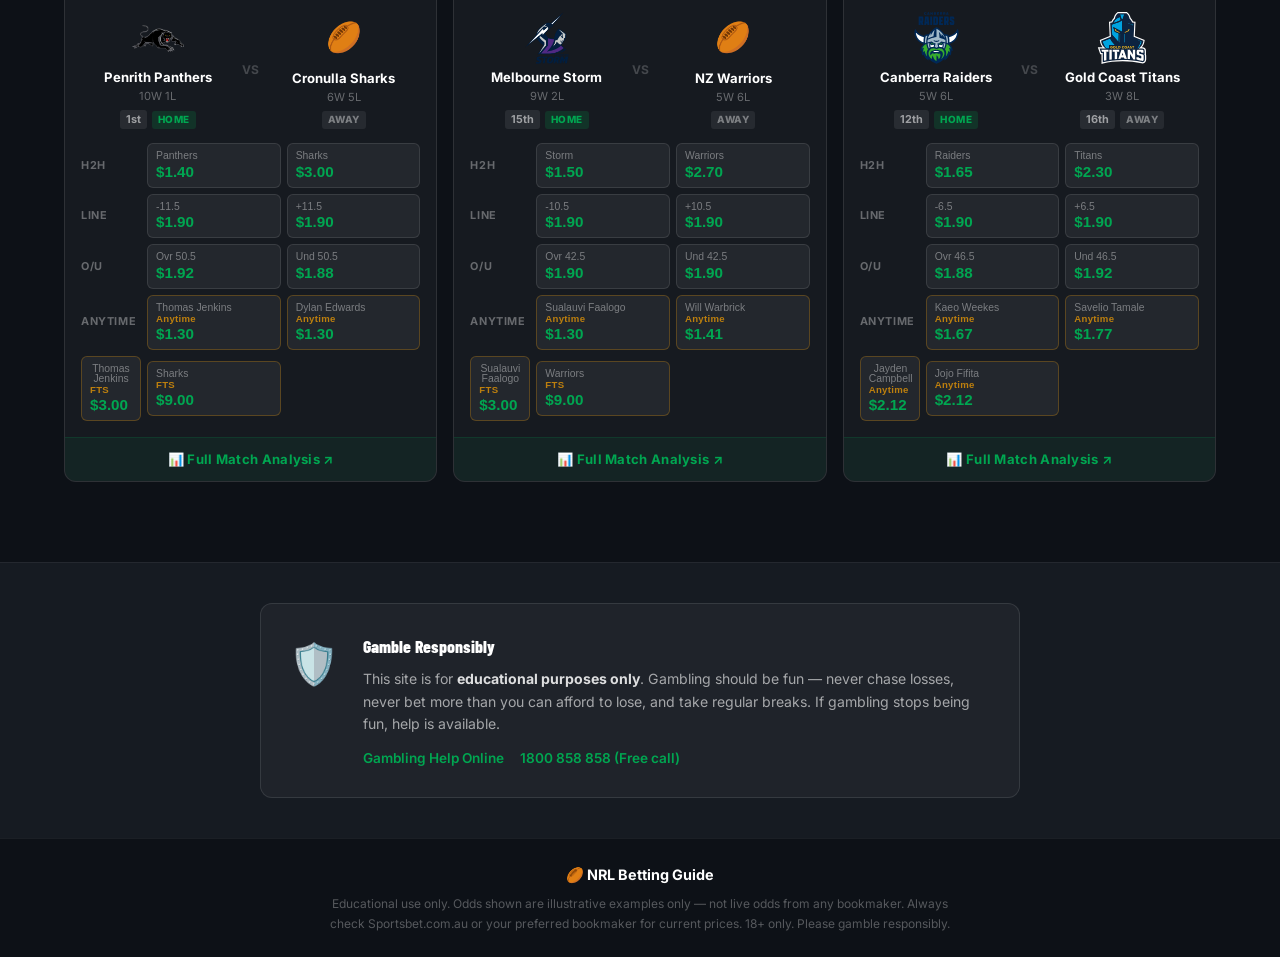
==== commit 135521e8: "remove: Analysis nav link from main navigation Co-Authored-By: Claude Sonnet 4.6 <noreply@anthropic." ====
--- a/index.html
+++ b/index.html
@@ -20,7 +20,6 @@
       <nav class="nav__links">
         <a href="#bet-types">Bet Types</a>
         <a href="#live-odds">Live Odds</a>
-        <a href="#analysis">Analysis</a>
         <a href="season.html">📊 Season</a>
       </nav>
       <div class="nav__badge" id="roundBadge">
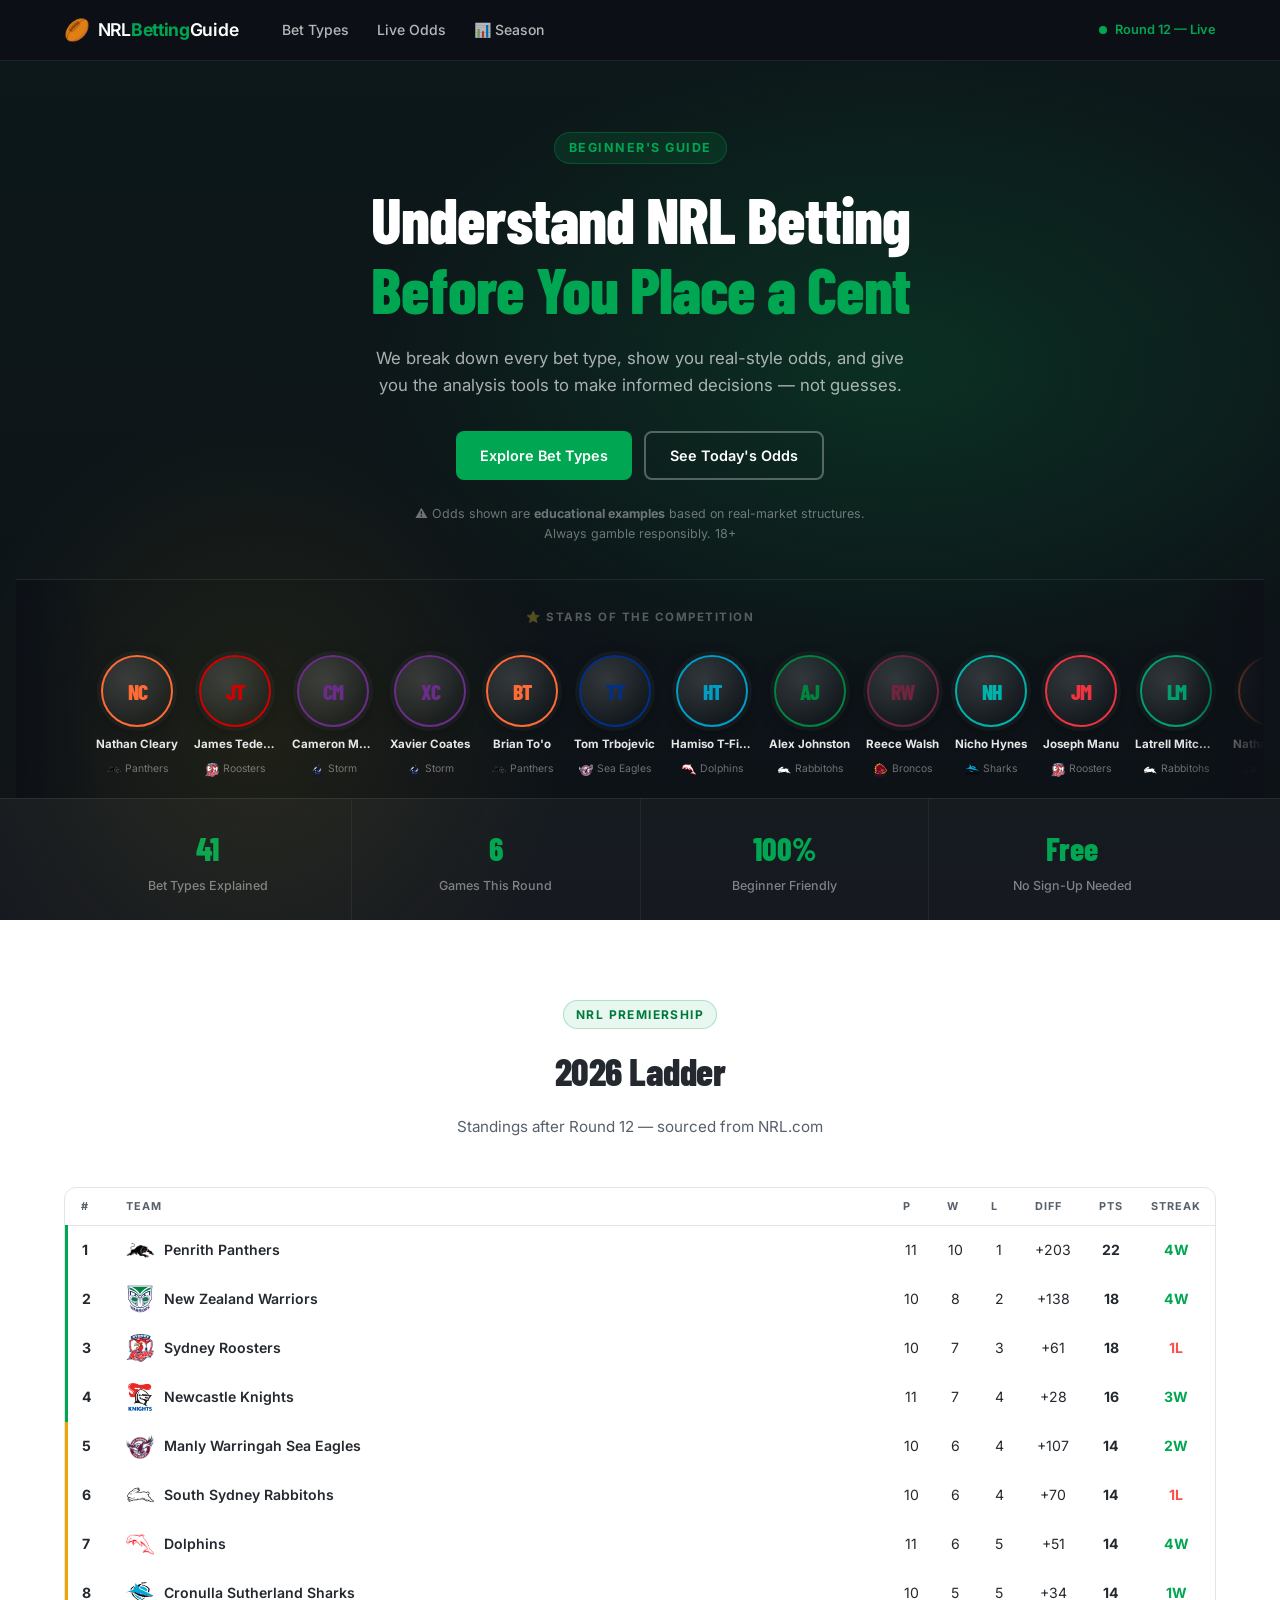
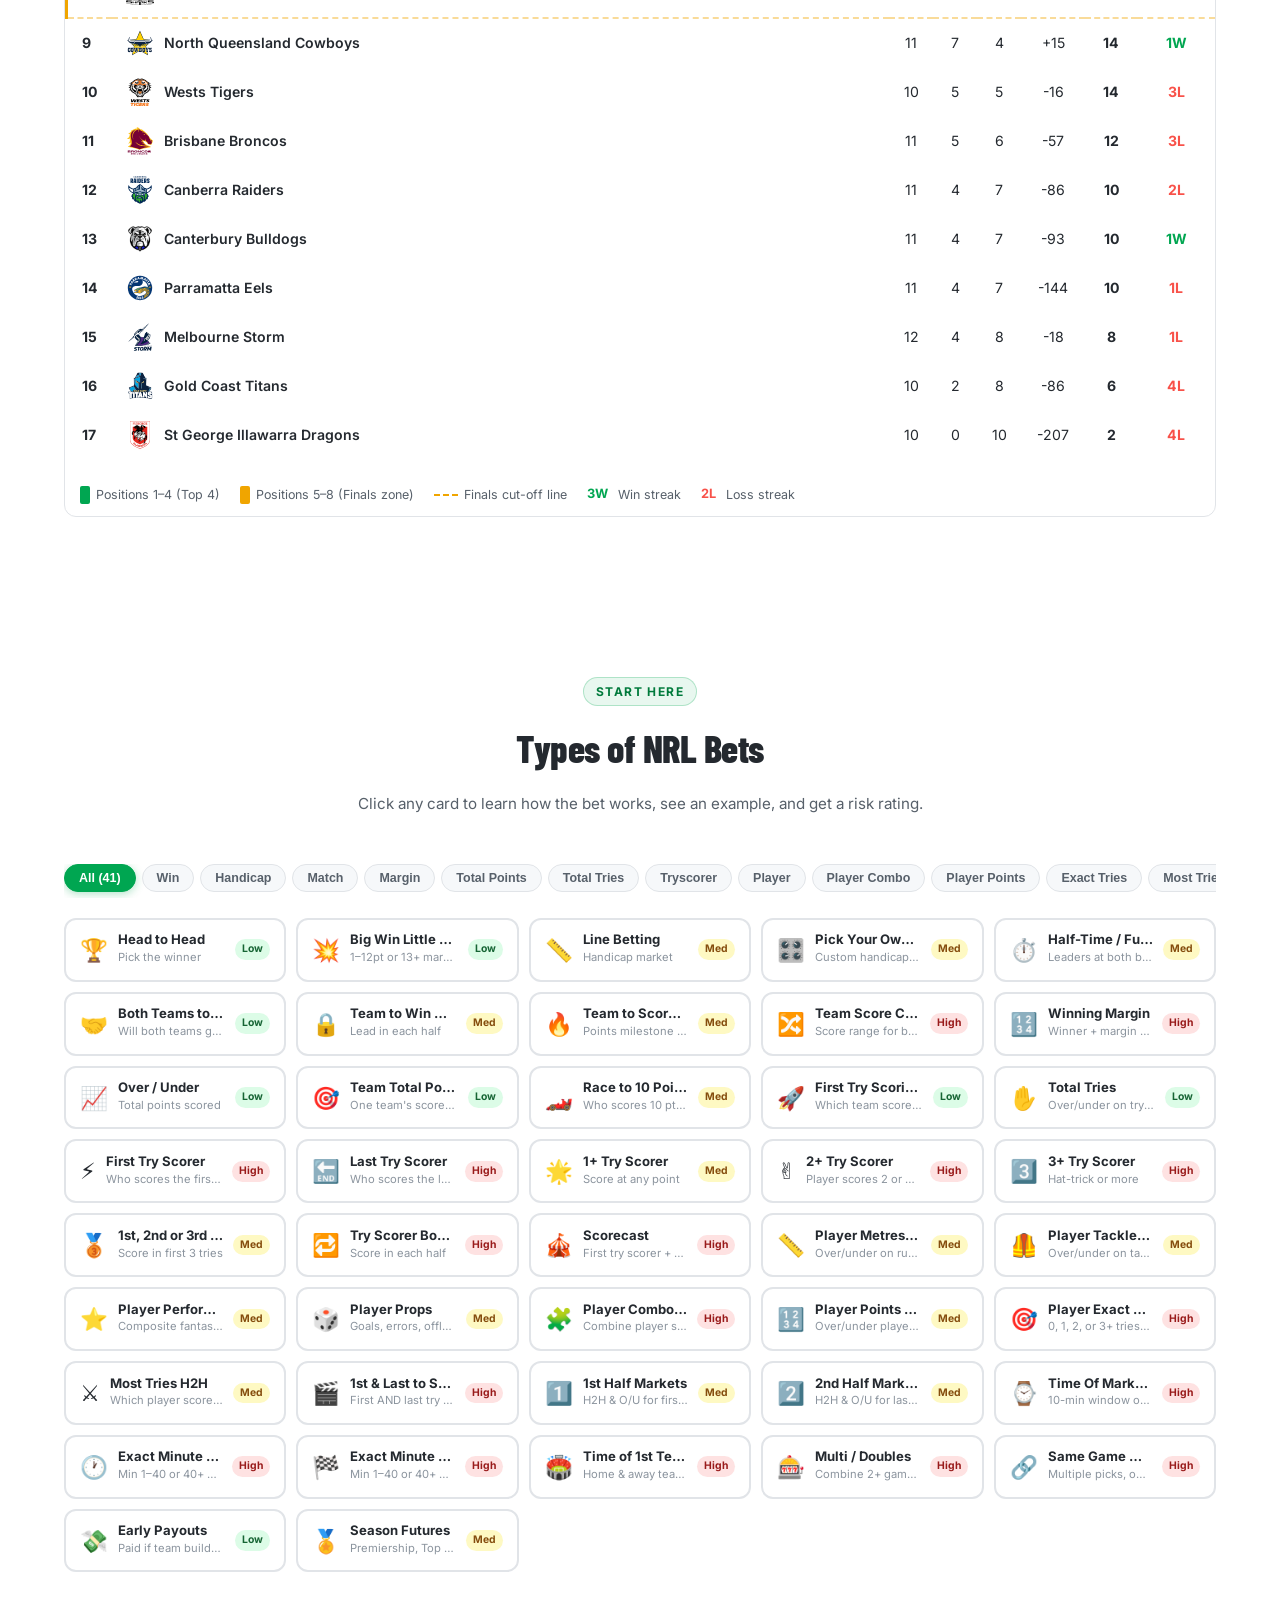
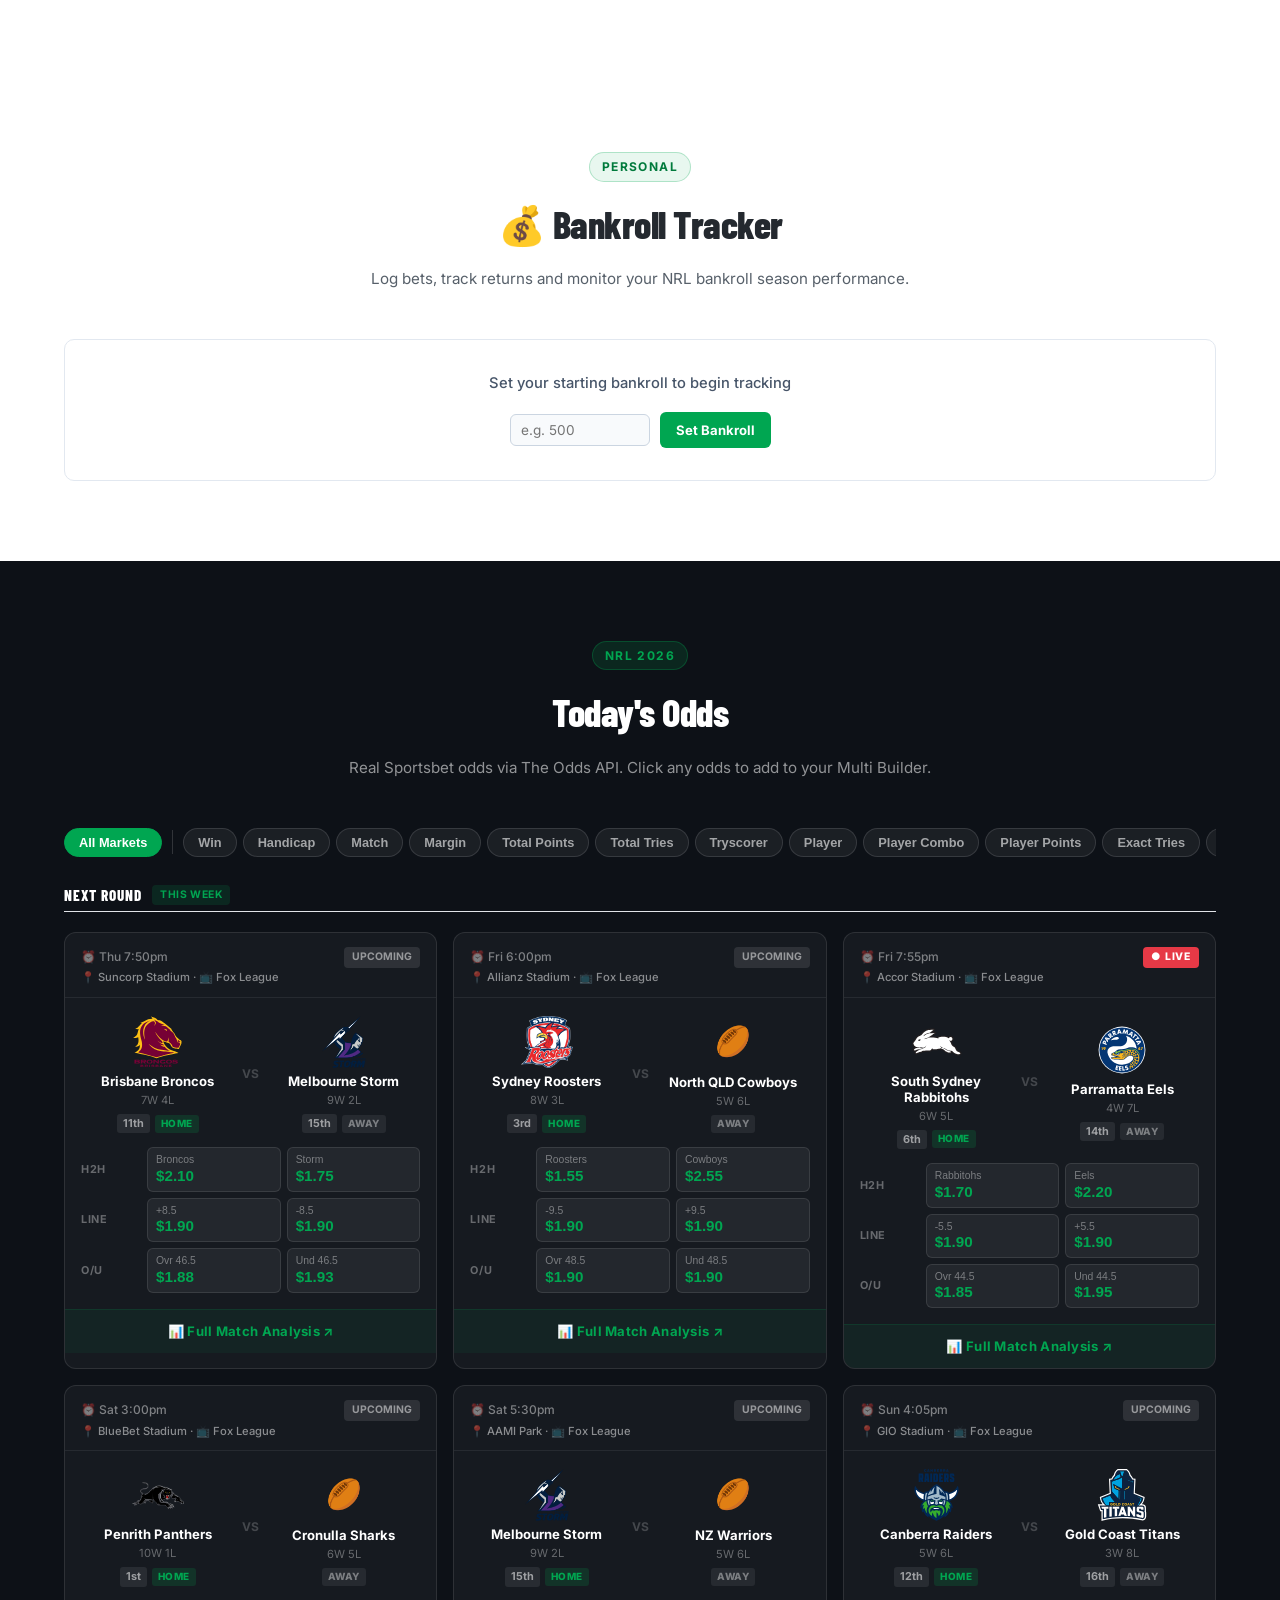
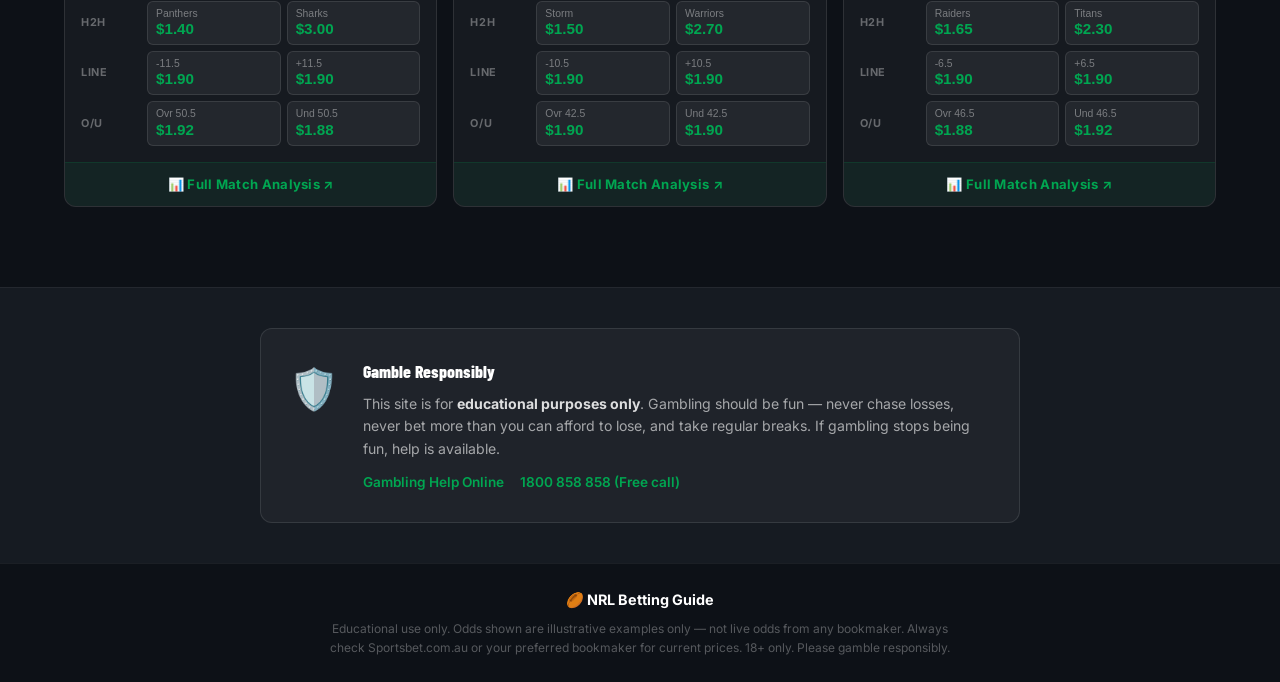
==== commit 64fc19a6: "remove: estimated anytime try scorer row from game cards on live odds page Co-Authored-By: Claude So" ====
--- a/index.html
+++ b/index.html
@@ -529,6 +529,6 @@
   <script src="src/teamData.js?v=23"></script>
   <script src="src/oddsEngine.js?v=23"></script>
   <script src="src/betTypes.js?v=23"></script>
-  <script src="src/app.js?v=27"></script>
+  <script src="src/app.js?v=28"></script>
 </body>
 </html>
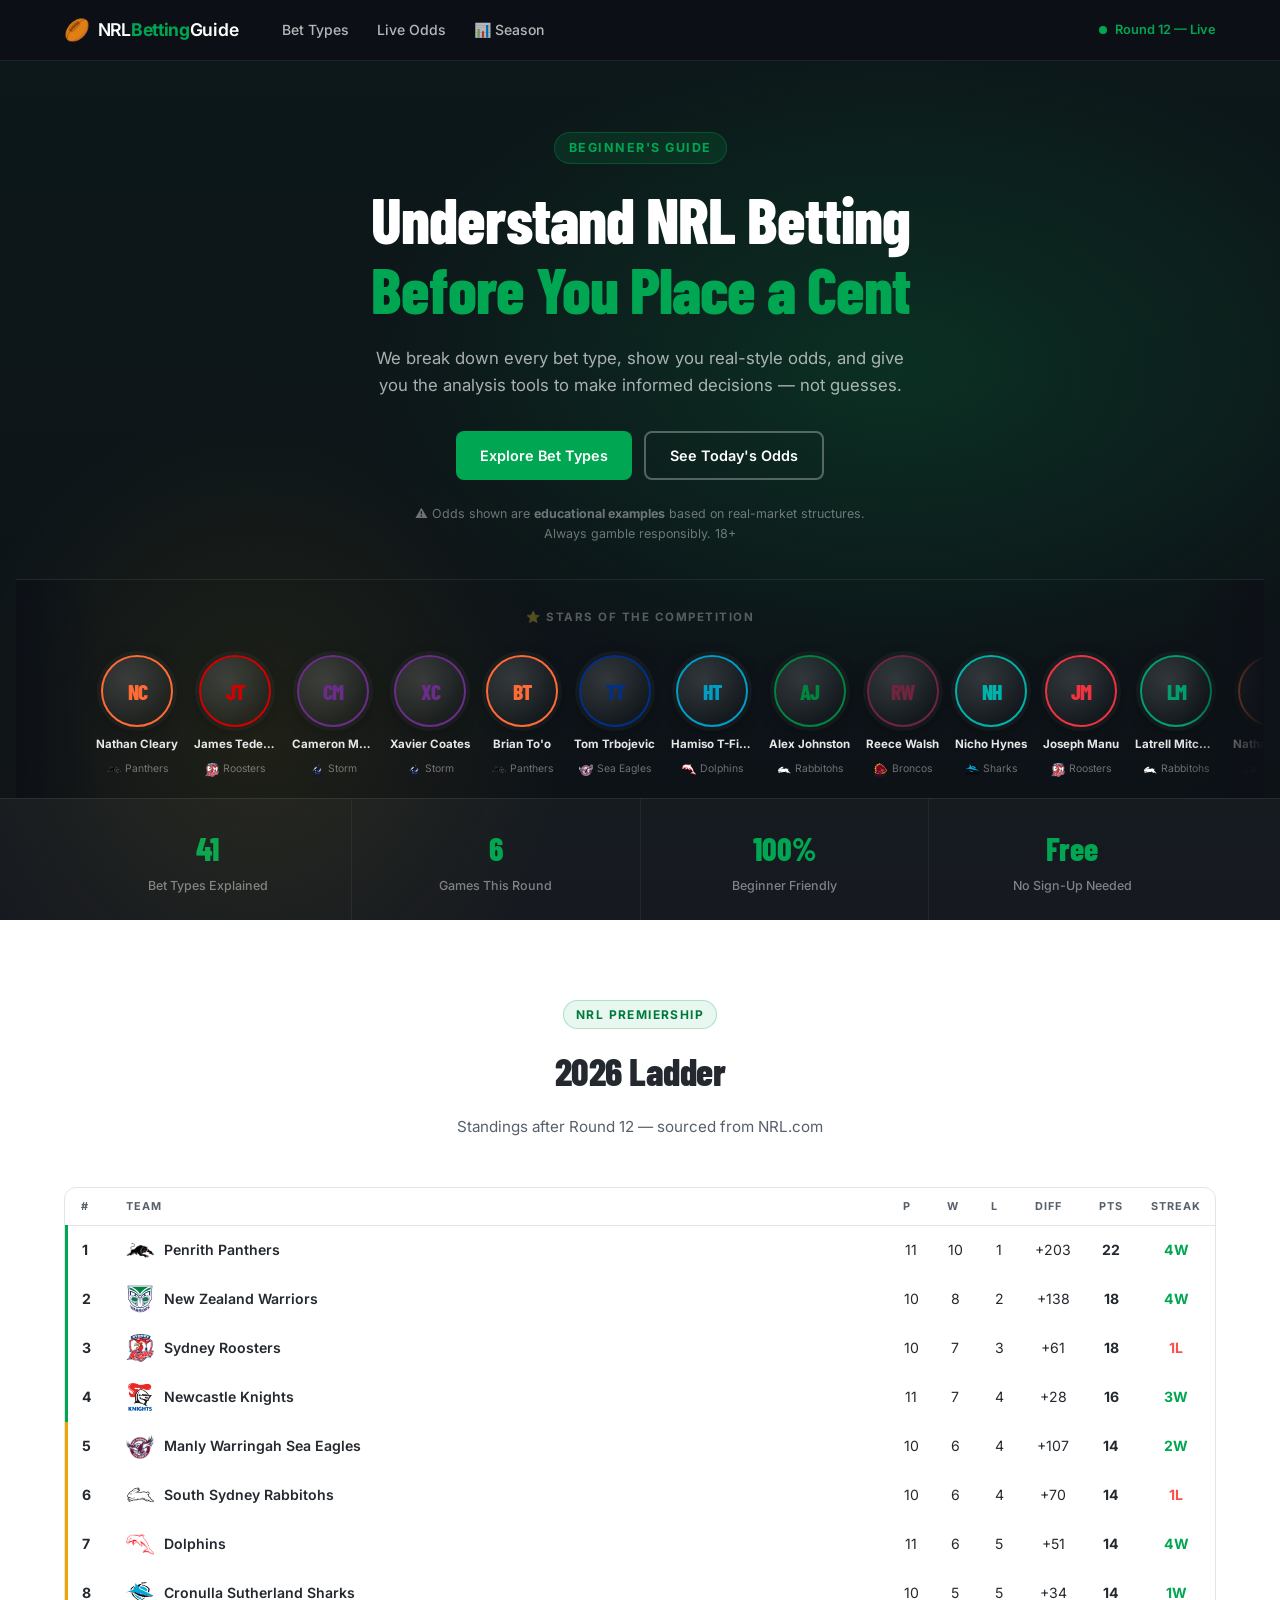
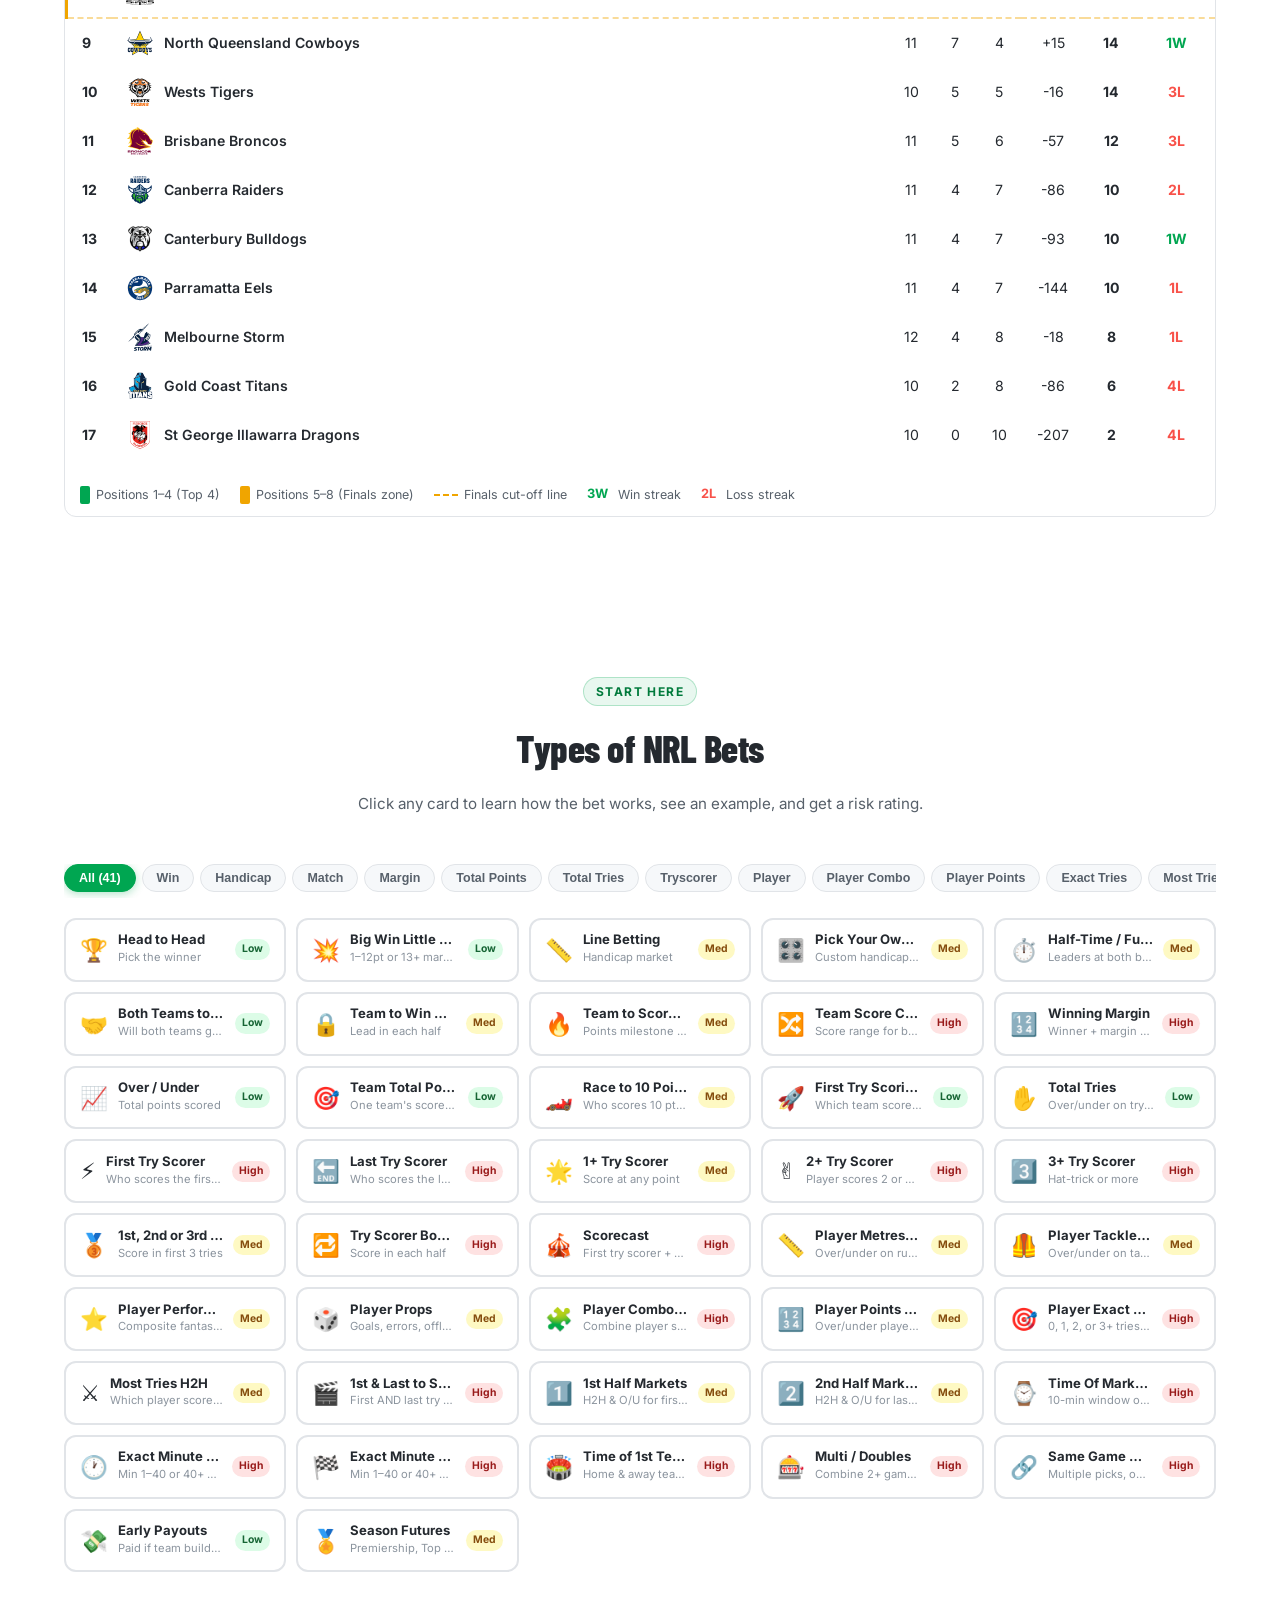
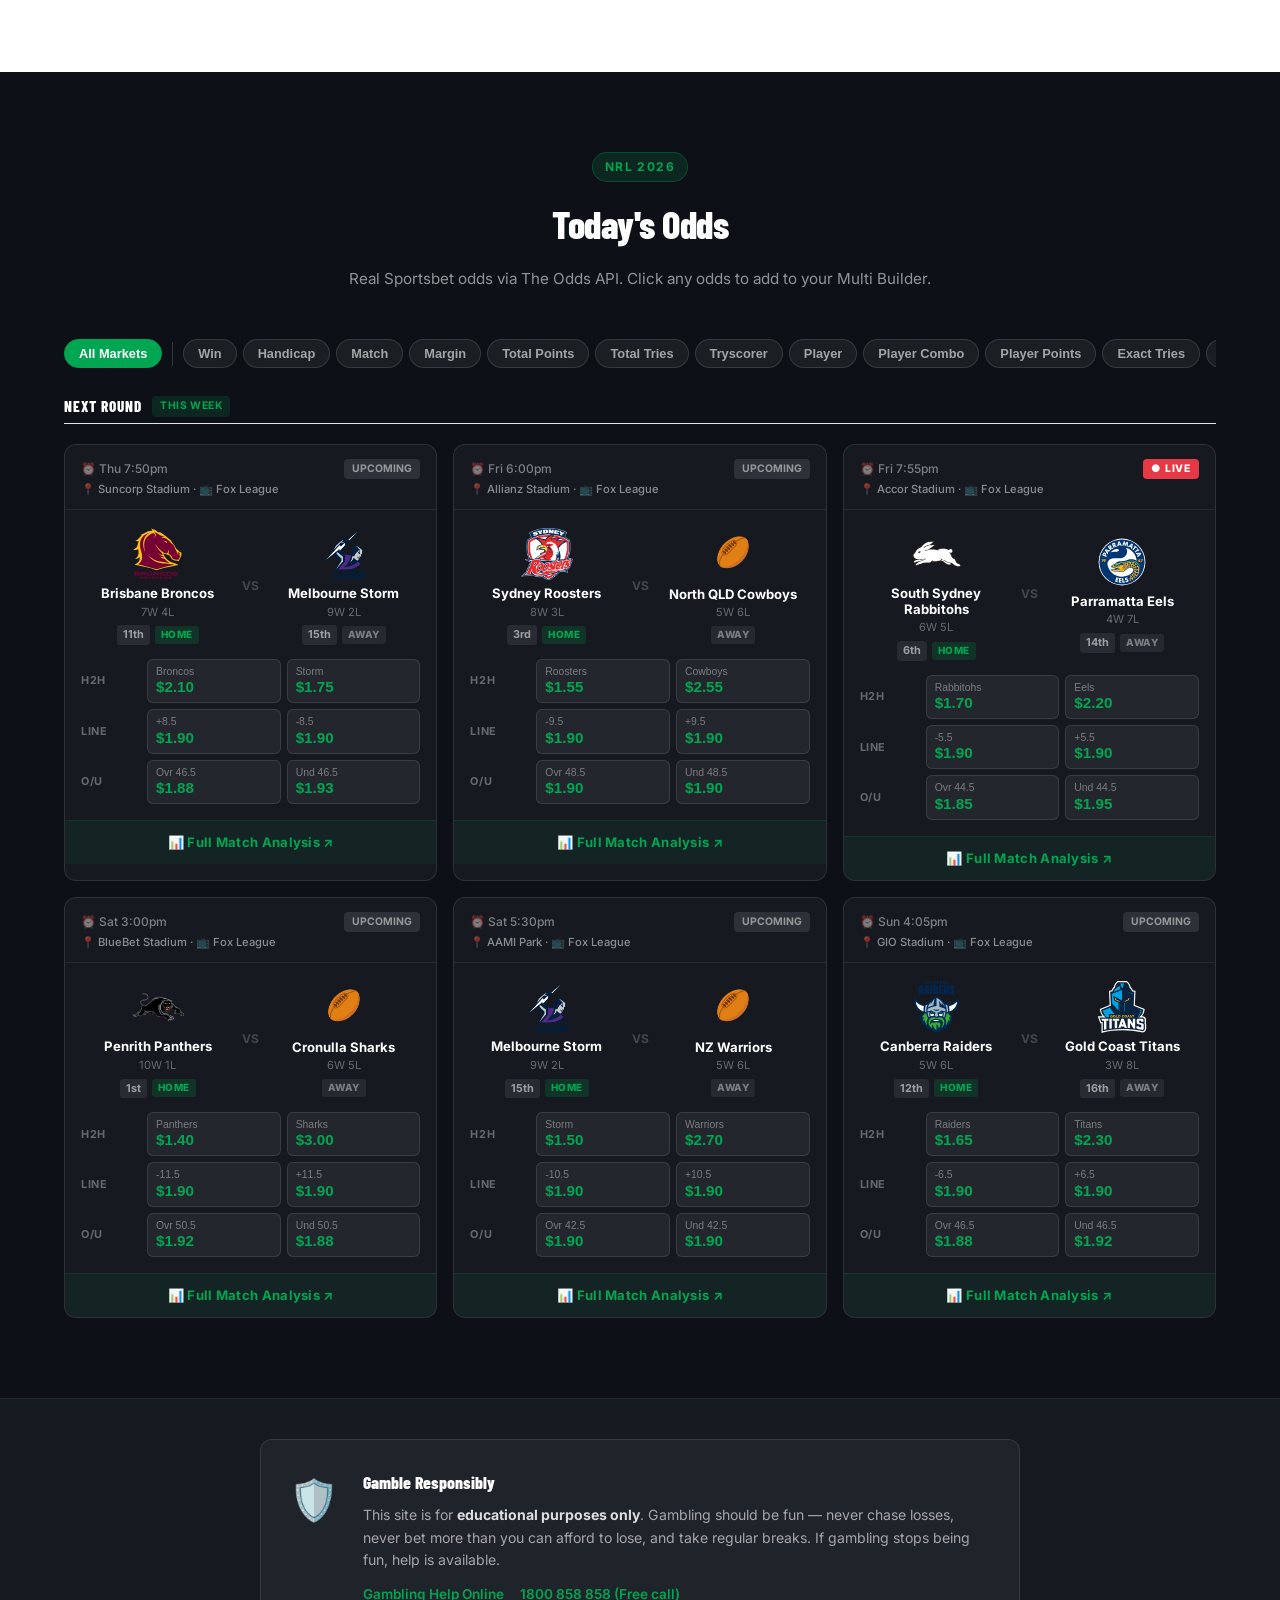
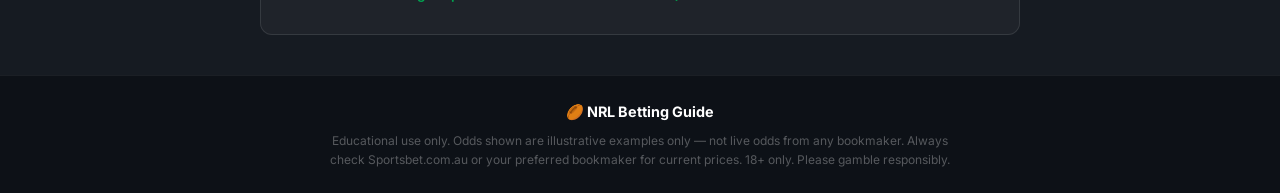
==== commit d6d15809: "remove: bankroll tracker section from index page Co-Authored-By: Claude Sonnet 4.6 <noreply@anthropi" ====
--- a/index.html
+++ b/index.html
@@ -341,102 +341,6 @@
     </div>
   </div>
 
-  <!-- BANKROLL TRACKER -->
-  <section class="section" id="bankroll">
-    <div class="container">
-      <div class="section-header">
-        <div class="section-label">PERSONAL</div>
-        <h2 class="section-title">💰 Bankroll Tracker</h2>
-        <p class="section-sub">Log bets, track returns and monitor your NRL bankroll season performance.</p>
-      </div>
-
-      <!-- Summary Stats -->
-      <div class="bank-stats" id="bankStats">
-        <div class="bank-stat">
-          <span class="bank-stat-label">Starting Bank</span>
-          <span class="bank-stat-value" id="bankStart">$0.00</span>
-        </div>
-        <div class="bank-stat">
-          <span class="bank-stat-label">Current Bank</span>
-          <span class="bank-stat-value" id="bankCurrent">$0.00</span>
-        </div>
-        <div class="bank-stat">
-          <span class="bank-stat-label">P&amp;L</span>
-          <span class="bank-stat-value" id="bankPnl">$0.00</span>
-        </div>
-        <div class="bank-stat">
-          <span class="bank-stat-label">ROI</span>
-          <span class="bank-stat-value" id="bankRoi">0.0%</span>
-        </div>
-        <div class="bank-stat">
-          <span class="bank-stat-label">Record</span>
-          <span class="bank-stat-value" id="bankRecord">0W-0L</span>
-        </div>
-        <div class="bank-stat">
-          <span class="bank-stat-label">Strike Rate</span>
-          <span class="bank-stat-value" id="bankStrike">–</span>
-        </div>
-      </div>
-
-      <!-- Log a Bet Form -->
-      <div class="bank-form" id="bankForm">
-        <div class="bank-form-title">＋ Log a Bet</div>
-        <div class="bank-form-row">
-          <div class="bank-field">
-            <label class="bank-label">Game</label>
-            <input class="bank-input" id="betGame" type="text" placeholder="e.g. Broncos vs Storm">
-          </div>
-          <div class="bank-field">
-            <label class="bank-label">Pick</label>
-            <input class="bank-input" id="betPick" type="text" placeholder="e.g. Broncos -1.5">
-          </div>
-          <div class="bank-field bank-field--sm">
-            <label class="bank-label">Odds</label>
-            <input class="bank-input" id="betOdd" type="number" step="0.01" min="1.01" placeholder="1.90">
-          </div>
-          <div class="bank-field bank-field--sm">
-            <label class="bank-label">Stake ($)</label>
-            <input class="bank-input" id="betStake" type="number" step="0.50" min="0.50" placeholder="10.00">
-          </div>
-          <div class="bank-field bank-field--sm">
-            <label class="bank-label">&nbsp;</label>
-            <button class="bank-btn bank-btn--add" onclick="logBet()">Add Bet</button>
-          </div>
-        </div>
-      </div>
-
-      <!-- Bet History -->
-      <div id="bankTableWrap" style="display:none">
-        <table class="bank-table">
-          <thead>
-            <tr>
-              <th>Date</th>
-              <th>Game</th>
-              <th>Pick</th>
-              <th>Odds</th>
-              <th>Stake</th>
-              <th>Return</th>
-              <th>Result</th>
-              <th></th>
-            </tr>
-          </thead>
-          <tbody id="bankTableBody"></tbody>
-        </table>
-      </div>
-
-      <!-- Setup prompt (shown when bank not configured) -->
-      <div id="bankSetup" style="display:none">
-        <div class="bank-setup">
-          <div class="bank-setup-text">Set your starting bankroll to begin tracking</div>
-          <div class="bank-setup-row">
-            <input class="bank-input bank-input--setup" id="bankStartInput" type="number" min="1" step="10" placeholder="e.g. 500">
-            <button class="bank-btn bank-btn--add" onclick="initBank()">Set Bankroll</button>
-          </div>
-        </div>
-      </div>
-
-    </div>
-  </section>
 
   <!-- LIVE ODDS -->
   <section class="section section--dark" id="live-odds">
